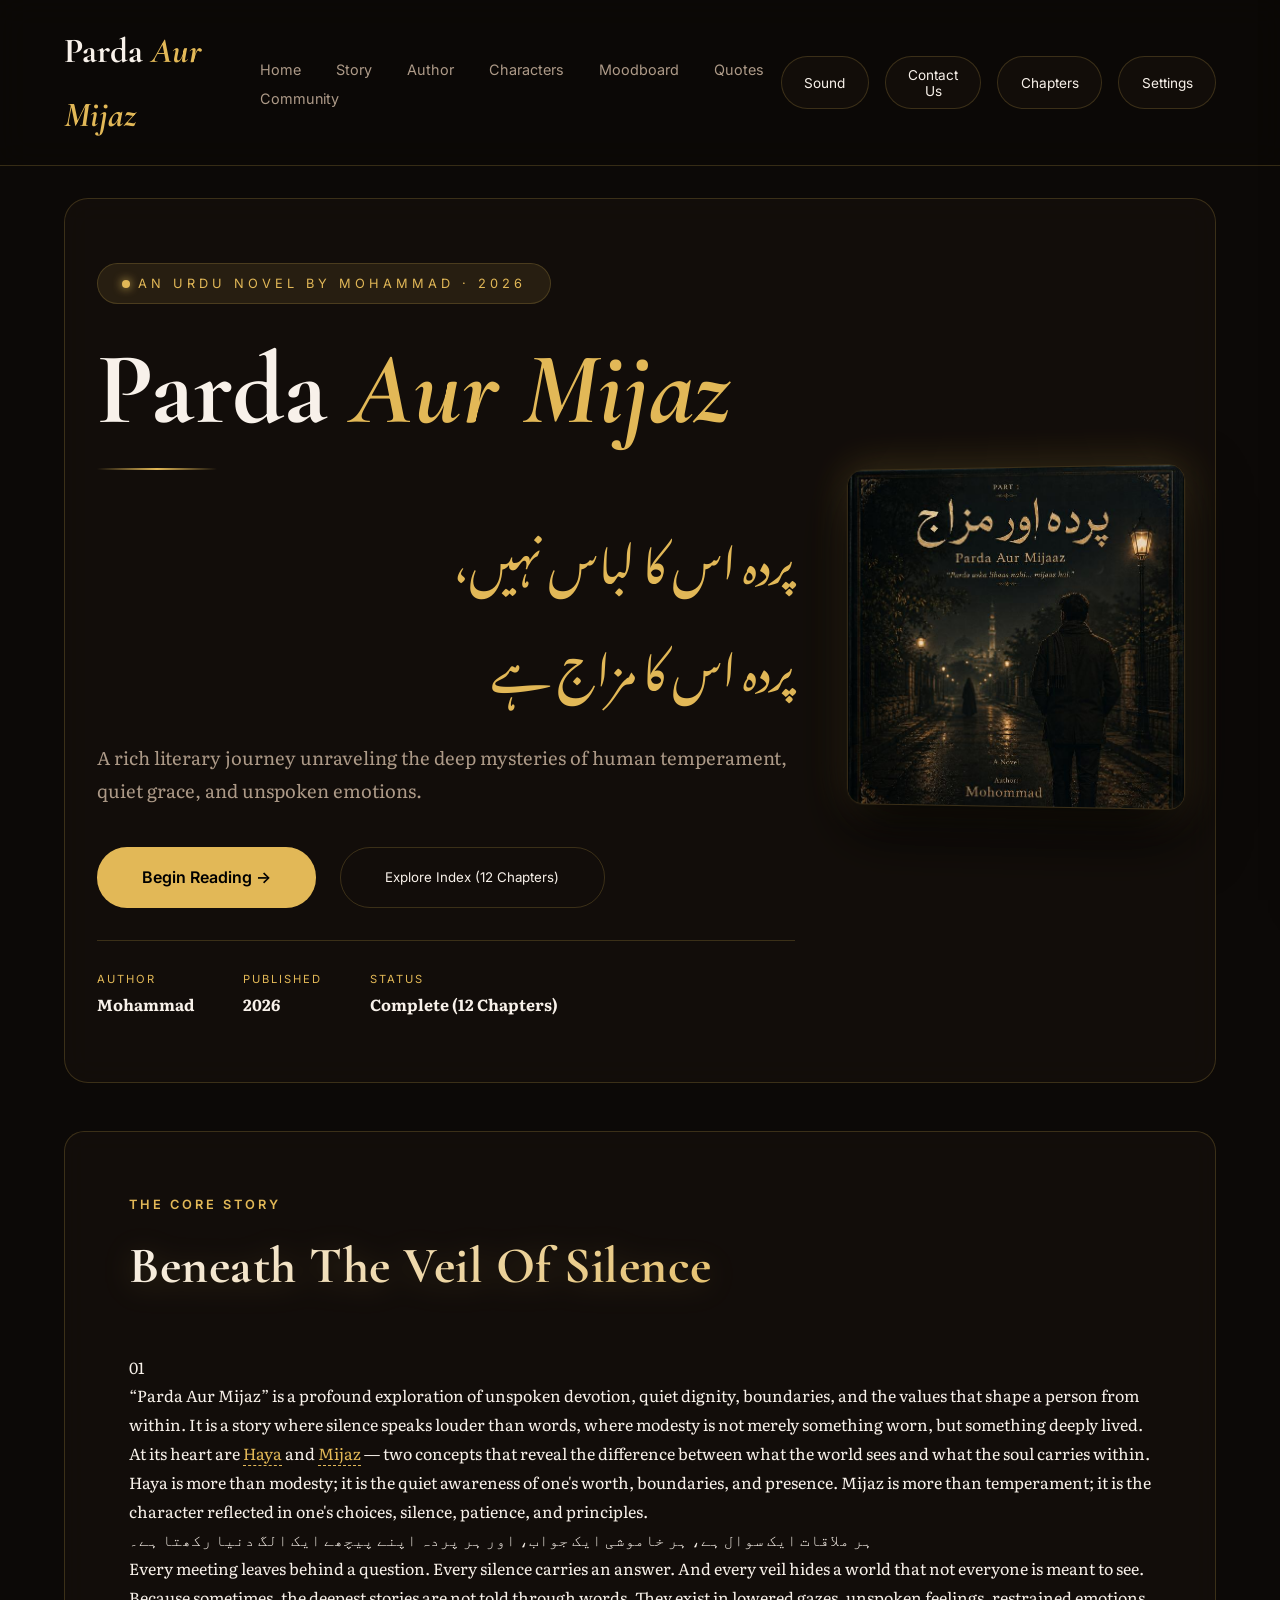
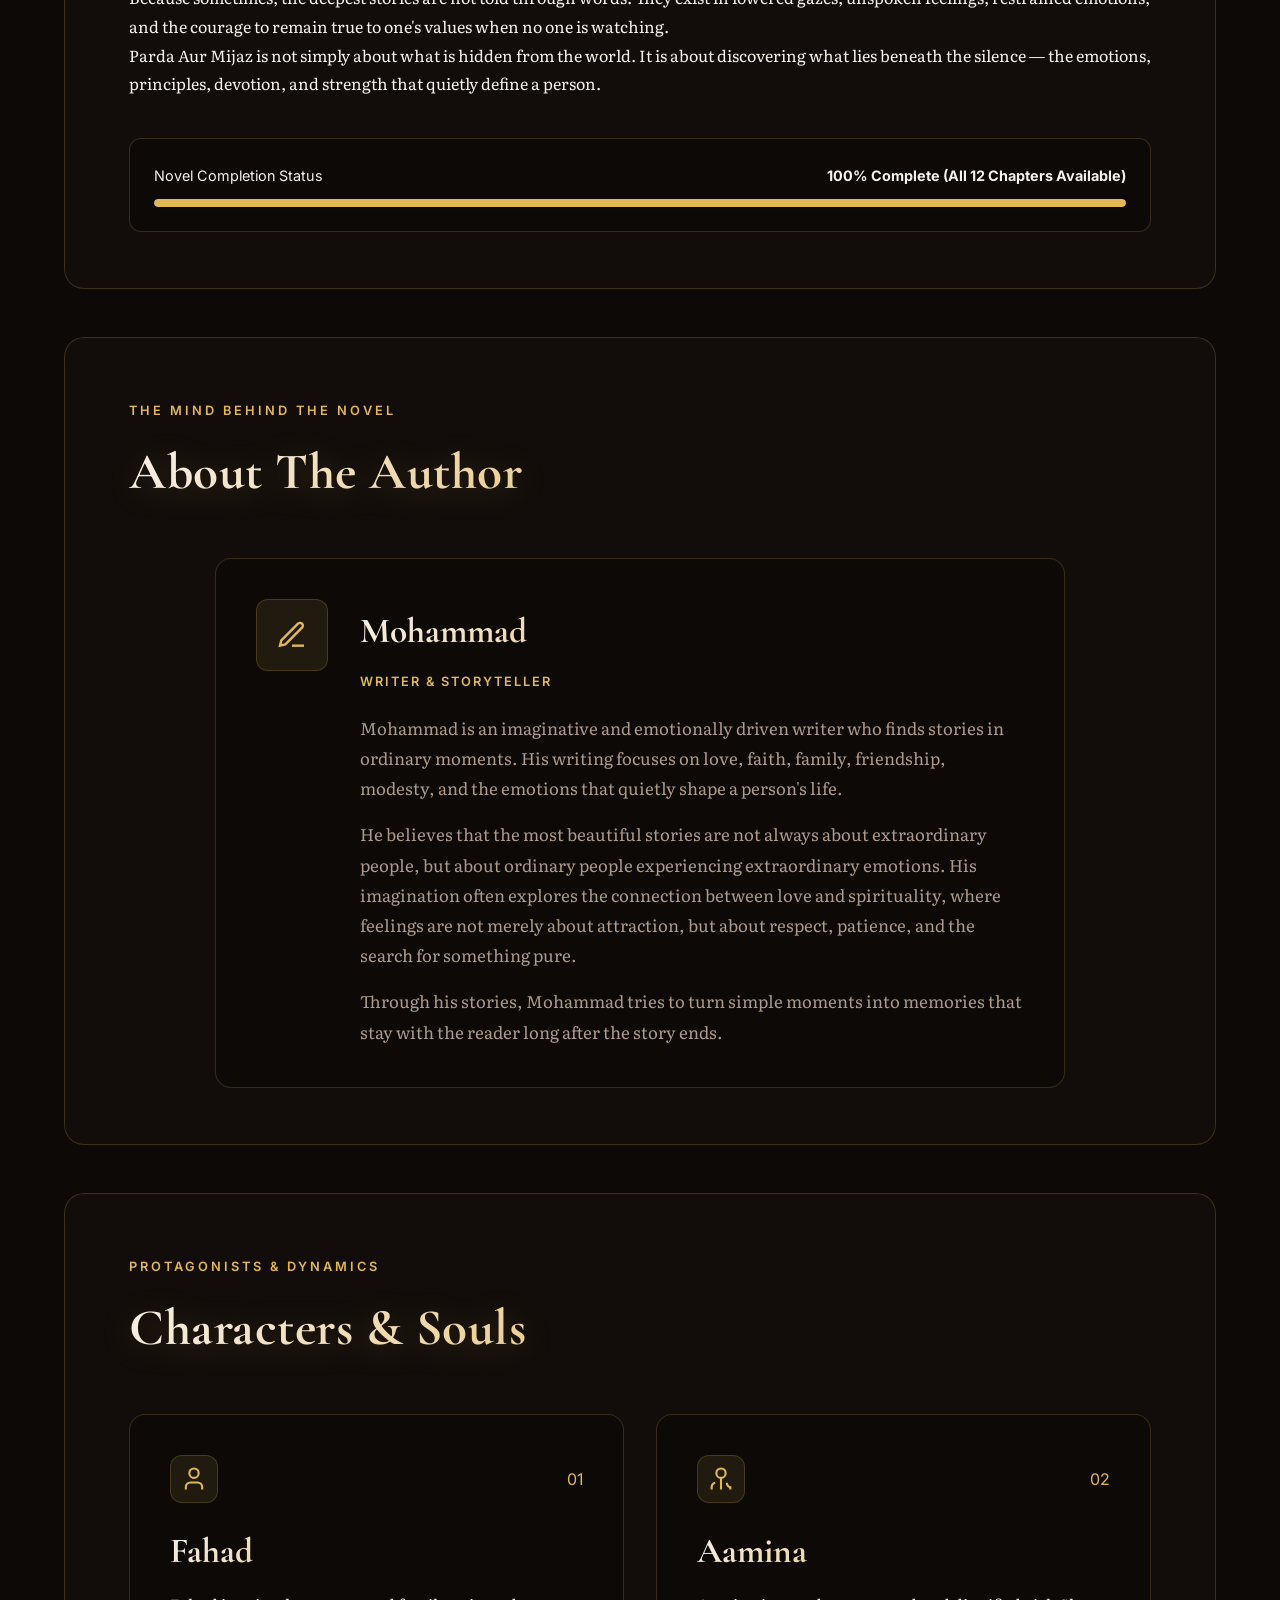
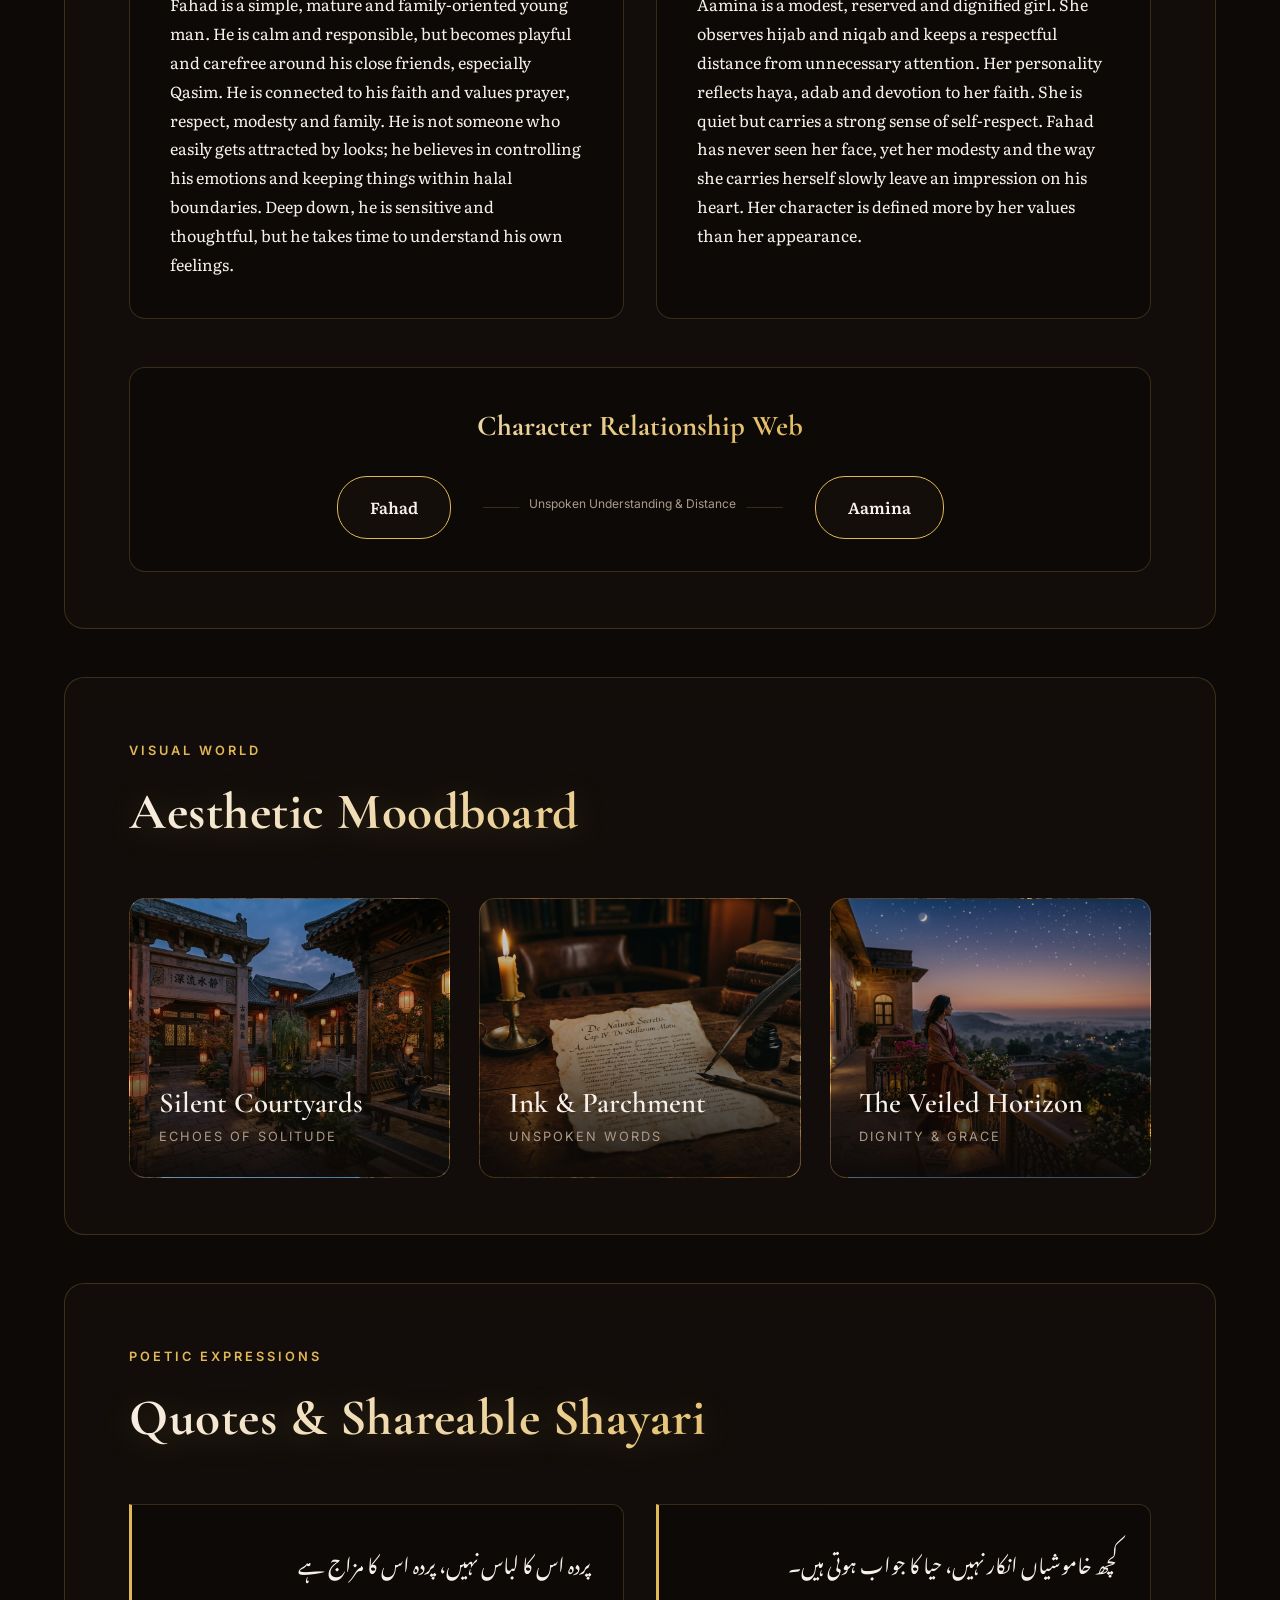
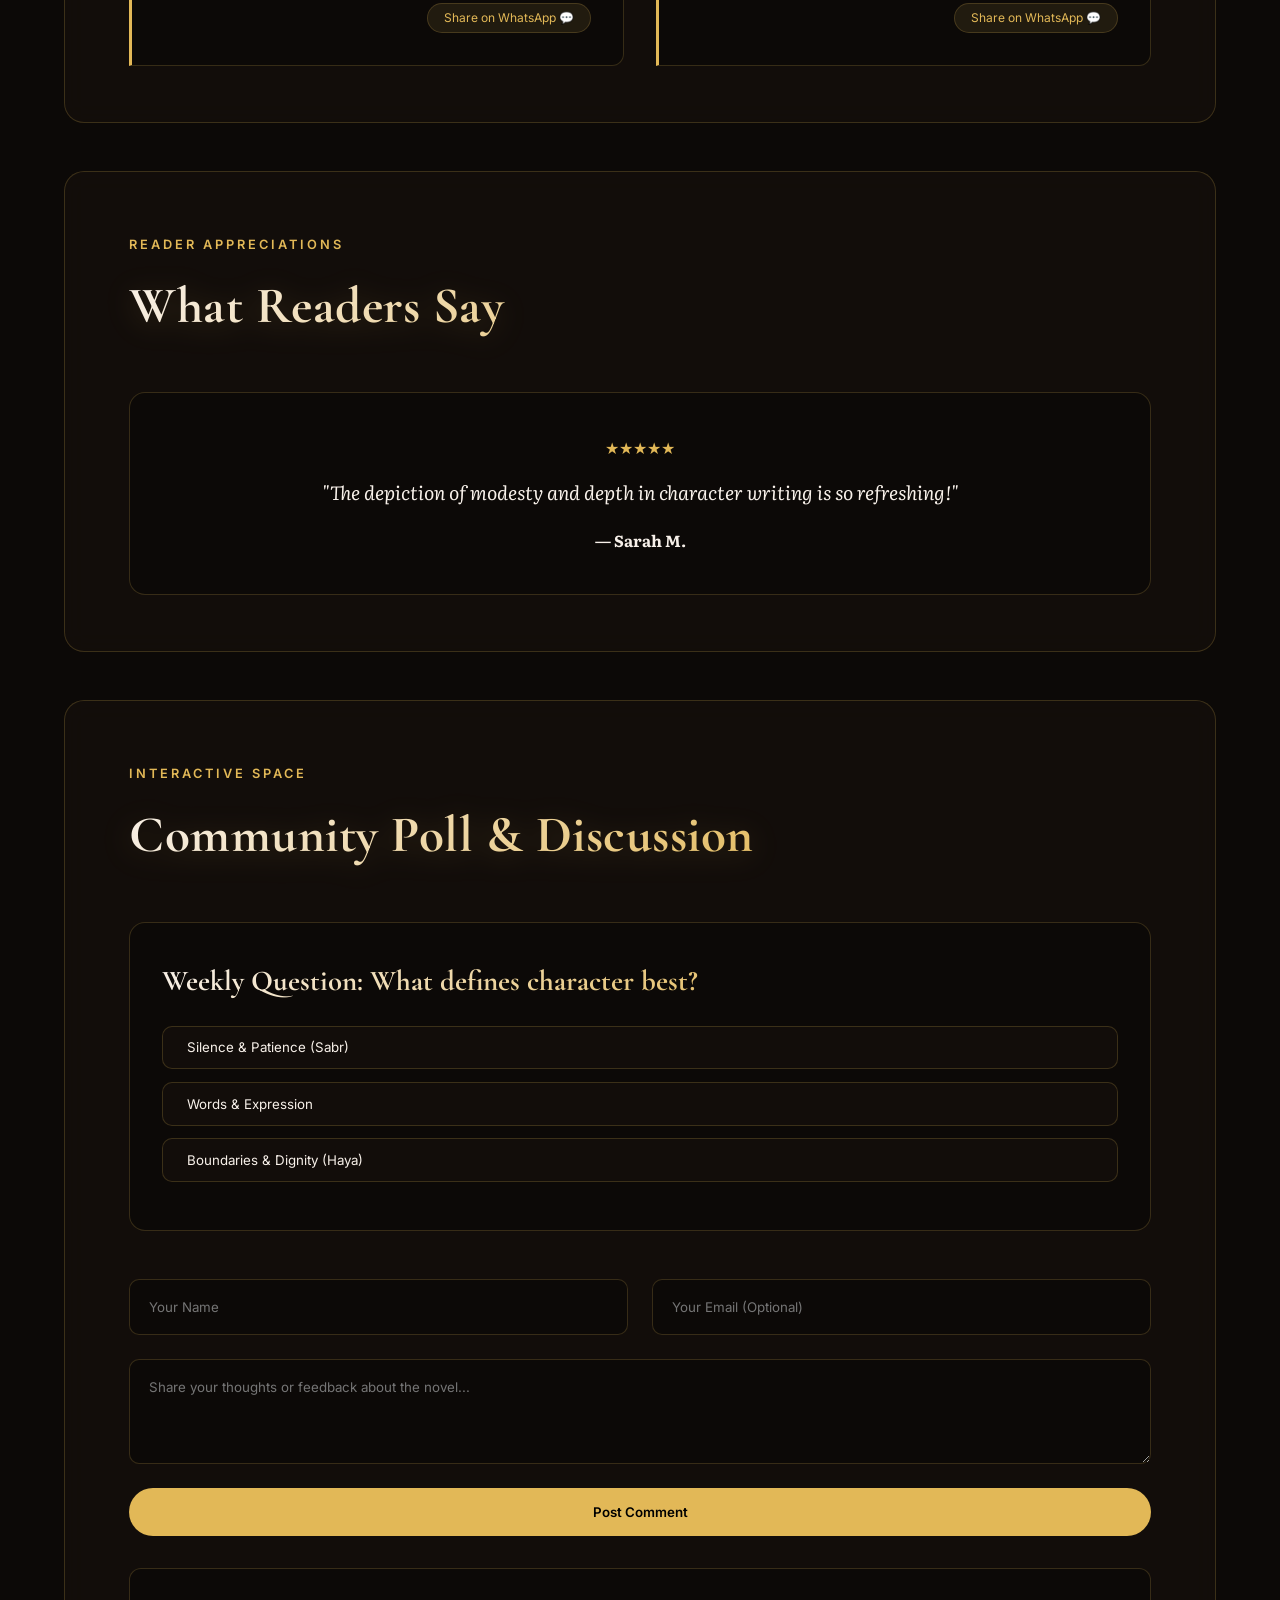
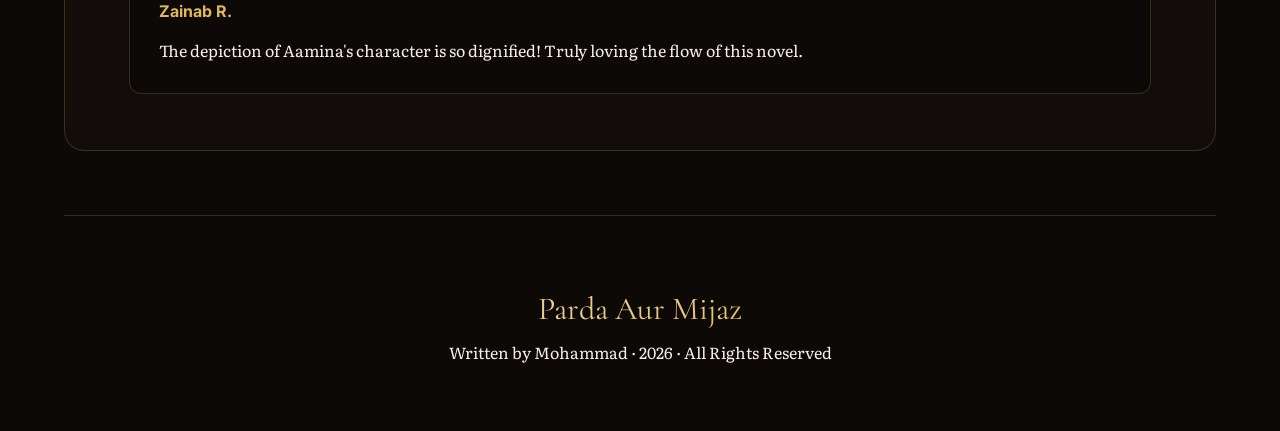
==== home.html @ 184aa9f4 "Fix settings panel z-index and cssText force display v5.0" ====
<!DOCTYPE html>
<html lang="en">

<head>
    <meta charset="UTF-8">
    <meta name="viewport" content="width=device-width, initial-scale=1.0">
    <title>Parda Aur Mijaz — Literary Experience</title>

    <!-- OpenGraph & Social Media Sharing Preview Cards -->
    <meta property="og:type" content="website">
    <meta property="og:title" content="Parda Aur Mijaz — Literary Experience">
    <meta property="og:description" content="A rich Urdu digital novel unraveling the deep mysteries of human temperament, quiet grace, and unspoken emotions. Written by Mohammad.">
    <meta property="og:image" content="https://parda-aur-mijaaz.netlify.app/cover.jpg">
    <meta name="twitter:card" content="summary_large_image">

    <link rel="preconnect" href="https://fonts.googleapis.com">
    <link rel="preconnect" href="https://fonts.gstatic.com" crossorigin>
    <link href="https://fonts.googleapis.com/css2?family=Cormorant+Garamond:ital,wght@0,400;0,600;0,700;1,400;1,600&family=Inter:wght@300;400;500;600&family=Literata:ital,opsz,wght@0,7..72,400;0,7..72,600&family=Noto+Nastaliq+Urdu:wght@400;700&display=swap" rel="stylesheet">

    <link rel="stylesheet" href="home.css">
    <script>
        (function() {
            var t = localStorage.getItem("selectedTheme") || localStorage.getItem("parda_theme") || "dark";
            var f = localStorage.getItem("selectedFont") || localStorage.getItem("parda_font") || "literata";
            var s = localStorage.getItem("selectedSize") || localStorage.getItem("parda_size") || "medium";
            document.documentElement.setAttribute("data-theme", t);
            document.documentElement.setAttribute("data-font", f);
            document.documentElement.setAttribute("data-size", s);
        })();
    </script>
</head>

<body>

<header class="site-header">
    <a href="home.html" class="logo">
        Parda <span>Aur Mijaz</span>
    </a>

    <nav class="nav-links">
        <a href="#home">Home</a>
        <a href="#about">Story</a>
        <a href="#author">Author</a>
        <a href="#characters">Characters</a>
        <a href="#gallery">Moodboard</a>
        <a href="#quotes">Quotes</a>
        <a href="#community">Community</a>
    </nav>

    <div class="header-actions">
        <button class="header-button audio-toggle-btn" onclick="toggleAmbient('calm', this)" title="Soft Calming Music">Sound</button>
        <button class="header-button" id="contactButton" onclick="openContact(event)">Contact Us</button>
        <button class="header-button" id="chaptersButton" onclick="openChapters(event)">Chapters</button>
        <button class="header-button settings-trigger" id="settingsButton" onclick="openSettings(event)">Settings</button>
    </div>
</header>

<main class="full-width-container">
    <!-- HERO SECTION WITH VISUAL NOVEL COVER & DYNAMIC RESUME BUTTON -->
    <section class="home-hero" id="home">
        <div class="hero-bg-glow"></div>
        <div class="hero-grid-container" style="display: grid; grid-template-columns: minmax(0, 1fr) 340px; gap: 3rem; align-items: center; width: 100%; max-width: 1200px; text-align: left; margin: 0 auto;">
            <div class="hero-content">
                <div class="hero-badge">
                    <span class="pulse-dot"></span> AN URDU NOVEL BY MOHAMMAD · 2026
                </div>

                <h1>Parda <em>Aur Mijaz</em></h1>

                <div class="hero-divider" style="margin: 0 0 2rem 0;"></div>

                <p class="hero-urdu" style="text-align: right; direction: rtl; margin-bottom: 1.5rem;">
                    پردہ اس کا لباس نہیں،<br>پردہ اس کا مزاج ہے
                </p>

                <p class="hero-description" style="margin: 0 0 2.5rem 0;">
                    A rich literary journey unraveling the deep mysteries of human temperament, quiet grace, and unspoken emotions.
                </p>

                <div class="hero-buttons" style="justify-content: flex-start; margin-bottom: 2rem;">
                    <a href="chapter1.html" class="primary-button" id="mainReadBtn">
                        Begin Reading <span class="arrow">→</span>
                    </a>
                    <button class="secondary-button" id="exploreIndexBtn" onclick="openChapters(event)">
                        Explore Index (12 Chapters)
                    </button>
                </div>

                <!-- Dynamic Last Read Resume Bar -->
                <div class="resume-reading-bar" id="resumeBar" style="display: none; margin-bottom: 2rem;">
                    <span>🔖 Continue from where you left:</span>
                    <a href="chapter1.html" id="resumeLink">Chapter 01 — Ek Khwaab</a>
                </div>

                <div class="hero-meta" style="justify-content: flex-start; gap: 3rem; margin: 0; padding-top: 1.8rem;">
                    <div class="meta-item">
                        <small>AUTHOR</small>
                        <strong>Mohammad</strong>
                    </div>
                    <div class="meta-item">
                        <small>PUBLISHED</small>
                        <strong>2026</strong>
                    </div>
                    <div class="meta-item">
                        <small>STATUS</small>
                        <strong>Complete (12 Chapters)</strong>
                    </div>
                </div>
            </div>

            <!-- 3D Visual Book Cover Showcase -->
            <div class="hero-visual-card">
                <img src="cover.jpg" alt="Parda Aur Mijaz Novel Cover" style="width: 100%; border-radius: 16px; border: 1px solid var(--border-color); box-shadow: 0 25px 60px rgba(0, 0, 0, 0.9), 0 0 40px var(--accent-glow); transform: perspective(1000px) rotateY(-6deg); transition: transform 0.5s ease;">
            </div>
        </div>
    </section>

    <!-- SYNOPSIS & PROGRESS TRACKER -->
    <section class="content-section" id="about">
        <div class="section-heading">
            <span>The Core Story</span>
            <h2>Beneath The Veil Of Silence</h2>
        </div>

        <div class="synopsis-grid">
            <div class="synopsis-badge">01</div>
            <div class="synopsis-text">
                <p>
                    “Parda Aur Mijaz” is a profound exploration of unspoken devotion, quiet dignity, boundaries, and the values that shape a person from within. It is a story where silence speaks louder than words, where modesty is not merely something worn, but something deeply lived.
                </p>
                <p>
                    At its heart are <span class="vocab-word" data-meaning="Modesty / Dignity (حیا)">Haya</span> and <span class="vocab-word" data-meaning="Temperament / Disposition (مزاج)">Mijaz</span> — two concepts that reveal the difference between what the world sees and what the soul carries within. Haya is more than modesty; it is the quiet awareness of one's worth, boundaries, and presence. Mijaz is more than temperament; it is the character reflected in one's choices, silence, patience, and principles.
                </p>
                <p class="urdu-quote-inline">
                    ہر ملاقات ایک سوال ہے، ہر خاموشی ایک جواب، اور ہر پردہ اپنے پیچھے ایک الگ دنیا رکھتا ہے۔
                </p>
                <p>
                    Every meeting leaves behind a question.
                    Every silence carries an answer.
                    And every veil hides a world that not everyone is meant to see.
                </p>
                <p>
                    Because sometimes, the deepest stories are not told through words. They exist in lowered gazes, unspoken feelings, restrained emotions, and the courage to remain true to one's values when no one is watching.
                </p>
                <p>
                    Parda Aur Mijaz is not simply about what is hidden from the world. It is about discovering what lies beneath the silence — the emotions, principles, devotion, and strength that quietly define a person.
                </p>
            </div>
        </div>

        <!-- Novel Progress Bar -->
        <div class="progress-box">
            <div class="progress-info">
                <span>Novel Completion Status</span>
                <strong>100% Complete (All 12 Chapters Available)</strong>
            </div>
            <div class="progress-bar-bg">
                <div class="progress-bar-fill" style="width: 100%;"></div>
            </div>
        </div>
    </section>

    <!-- ABOUT THE AUTHOR SECTION -->
    <section class="content-section" id="author">
        <div class="section-heading">
            <span>The Mind Behind The Novel</span>
            <h2>About The Author</h2>
        </div>

        <div class="author-card-wrapper">
            <div class="author-card">
                <div class="author-badge">
                    <svg xmlns="http://www.w3.org/2000/svg" width="32" height="32" viewBox="0 0 24 24" fill="none" stroke="currentColor" stroke-width="1.8">
                        <path d="M12 20h9"></path>
                        <path d="M16.5 3.5a2.121 2.121 0 0 1 3 3L7 19l-4 1 1-4L16.5 3.5z"></path>
                    </svg>
                </div>

                <div class="author-info">
                    <h3>Mohammad</h3>
                    <span class="author-tagline">Writer & Storyteller</span>

                    <div class="author-bio">
                        <p>
                            Mohammad is an imaginative and emotionally driven writer who finds stories in ordinary moments. His writing focuses on love, faith, family, friendship, modesty, and the emotions that quietly shape a person's life.
                        </p>
                        <p>
                            He believes that the most beautiful stories are not always about extraordinary people, but about ordinary people experiencing extraordinary emotions. His imagination often explores the connection between love and spirituality, where feelings are not merely about attraction, but about respect, patience, and the search for something pure.
                        </p>
                        <p>
                            Through his stories, Mohammad tries to turn simple moments into memories that stay with the reader long after the story ends.
                        </p>
                    </div>
                </div>
            </div>
        </div>
    </section>

    <!-- CHARACTERS & INTERACTIVE MAP -->
    <section class="content-section" id="characters">
        <div class="section-heading">
            <span>Protagonists & Dynamics</span>
            <h2>Characters & Souls</h2>
        </div>

        <div class="character-grid">
            <article class="character-card">
                <div class="character-card-header">
                    <div class="character-icon">
                        <svg xmlns="http://www.w3.org/2000/svg" width="28" height="28" viewBox="0 0 24 24" fill="none" stroke="currentColor" stroke-width="1.8"><path d="M19 21v-2a4 4 0 0 0-4-4H9a4 4 0 0 0-4 4v2"></path><circle cx="12" cy="7" r="4"></circle></svg>
                    </div>
                    <span class="character-number">01</span>
                </div>
                <h3>Fahad</h3>
                <p>Fahad is a simple, mature and family-oriented young man. He is calm and responsible, but becomes playful and carefree around his close friends, especially Qasim. He is connected to his faith and values prayer, respect, modesty and family. He is not someone who easily gets attracted by looks; he believes in controlling his emotions and keeping things within halal boundaries. Deep down, he is sensitive and thoughtful, but he takes time to understand his own feelings.</p>
            </article>

            <article class="character-card">
                <div class="character-card-header">
                    <div class="character-icon">
                        <svg xmlns="http://www.w3.org/2000/svg" width="28" height="28" viewBox="0 0 24 24" fill="none" stroke="currentColor" stroke-width="1.8"><path d="M20 21v-2a4 4 0 0 1-3-3.87"></path><path d="M4 21v-2a4 4 0 0 1 3-3.87"></path><circle cx="12" cy="7" r="4"></circle><path d="M12 11v10"></path></svg>
                    </div>
                    <span class="character-number">02</span>
                </div>
                <h3>Aamina</h3>
                <p>Aamina is a modest, reserved and dignified girl. She observes hijab and niqab and keeps a respectful distance from unnecessary attention. Her personality reflects haya, adab and devotion to her faith. She is quiet but carries a strong sense of self-respect. Fahad has never seen her face, yet her modesty and the way she carries herself slowly leave an impression on his heart. Her character is defined more by her values than her appearance.</p>
            </article>
        </div>

        <!-- Character Relationship Map -->
        <div class="rel-map-wrapper">
            <h3>Character Relationship Web</h3>
            <div class="rel-map">
                <div class="rel-node">Fahad</div>
                <div class="rel-line">
                    <span>Unspoken Understanding & Distance</span>
                </div>
                <div class="rel-node">Aamina</div>
            </div>
        </div>
    </section>

    <!-- MOODBOARD & VISUAL GALLERY -->
    <section class="content-section" id="gallery">
        <div class="section-heading">
            <span>Visual World</span>
            <h2>Aesthetic Moodboard</h2>
        </div>

        <div class="moodboard-grid">
            <div class="mood-card m-1">
                <div class="mood-card-content">
                    <span class="mood-title">Silent Courtyards</span>
                    <span class="mood-sub">Echoes of Solitude</span>
                </div>
            </div>
            <div class="mood-card m-2">
                <div class="mood-card-content">
                    <span class="mood-title">Ink & Parchment</span>
                    <span class="mood-sub">Unspoken Words</span>
                </div>
            </div>
            <div class="mood-card m-3">
                <div class="mood-card-content">
                    <span class="mood-title">The Veiled Horizon</span>
                    <span class="mood-sub">Dignity & Grace</span>
                </div>
            </div>
        </div>
    </section>

    <!-- QUOTES WITH ONE-CLICK SHARE -->
    <section class="content-section" id="quotes">
        <div class="section-heading">
            <span>Poetic Expressions</span>
            <h2>Quotes & Shareable Shayari</h2>
        </div>

        <div class="quotes-grid">
            <blockquote class="quote-card">
                <p>پردہ اس کا لباس نہیں، پردہ اس کا مزاج ہے</p>
                <button class="share-btn" onclick="shareQuote('پردہ اس کا لباس نہیں، پردہ اس کا مزاج ہے')">Share on WhatsApp 💬</button>
            </blockquote>
            <blockquote class="quote-card">
                <p>کچھ خاموشیاں انکار نہیں، حیا کا جواب ہوتی ہیں۔</p>
                <button class="share-btn" onclick="shareQuote('کچھ خاموشیاں انکار نہیں، حیا کا جواب ہوتی ہیں۔')">Share on WhatsApp 💬</button>
            </blockquote>
        </div>
    </section>

    <!-- READER REVIEWS CAROUSEL -->
    <section class="content-section">
        <div class="section-heading">
            <span>Reader Appreciations</span>
            <h2>What Readers Say</h2>
        </div>

        <div class="reviews-carousel">
            <div class="review-card active">
                <div class="stars">★★★★★</div>
                <p>"The depiction of modesty and depth in character writing is so refreshing!"</p>
                <strong>— Sarah M.</strong>
            </div>
            <div class="review-card">
                <div class="stars">★★★★★</div>
                <p>"The dialogue flow and Urdu vocabulary choice is top tier literature."</p>
                <strong>— Rayan K.</strong>
            </div>
        </div>
    </section>

    <!-- COMMUNITY POLL & DISCUSSION -->
    <section class="content-section" id="community">
        <div class="section-heading">
            <span>Interactive Space</span>
            <h2>Community Poll & Discussion</h2>
        </div>

        <!-- Reader Poll -->
        <div class="poll-wrapper">
            <h3>Weekly Question: What defines character best?</h3>
            <div class="poll-options">
                <button class="poll-btn" onclick="vote(this, 'Silence & Patience (Sabr)')">Silence & Patience (Sabr)</button>
                <button class="poll-btn" onclick="vote(this, 'Words & Expression')">Words & Expression</button>
                <button class="poll-btn" onclick="vote(this, 'Boundaries & Dignity (Haya)')">Boundaries & Dignity (Haya)</button>
            </div>
            <small id="pollResult" class="poll-result-text"></small>
        </div>

        <!-- Comment Box -->
        <div class="comment-box-wrapper" style="margin-top: 3rem;">
            <form id="commentForm" class="comment-form">
                <div class="form-row">
                    <input type="text" id="reviewerName" name="name" placeholder="Your Name" required>
                    <input type="email" id="reviewerEmail" name="email" placeholder="Your Email (Optional)">
                </div>
                <textarea id="reviewerMessage" name="message" rows="4" placeholder="Share your thoughts or feedback about the novel..." required></textarea>
                <button type="submit" class="primary-button submit-btn">Post Comment</button>
            </form>

            <div class="comments-list" id="commentsList">
                <div class="comment-item">
                    <div class="comment-header">
                        <strong>Zainab R.</strong>
                    </div>
                    <p>The depiction of Aamina's character is so dignified! Truly loving the flow of this novel.</p>
                </div>
            </div>
        </div>
    </section>

    <footer>
        <div class="footer-title">Parda Aur Mijaz</div>
        <p>Written by Mohammad · 2026 · All Rights Reserved</p>
    </footer>
</main>

<!-- CHAPTER DRAWER -->
<aside class="chapter-drawer" id="chapterDrawer">
    <div class="drawer-header">
        <h3>Chapters Index</h3>
        <button id="closeChapters" onclick="closeAllDrawers()">&times;</button>
    </div>
    <div class="drawer-content">
        <a href="chapter1.html" class="chapter-link">
            <span>01</span>
            <div><strong>Ek Khwaab</strong></div>
        </a>
        <a href="chapter2.html" class="chapter-link">
            <span>02</span>
            <div><strong>Dil Ki Tabdeeli</strong></div>
        </a>
        <a href="chapter3.html" class="chapter-link">
            <span>03</span>
            <div><strong>Khud Se Jung</strong></div>
        </a>
        <a href="chapter4.html" class="chapter-link">
            <span>04</span>
            <div><strong>Be-Khabar Lamhe</strong></div>
        </a>
        <a href="chapter5.html" class="chapter-link">
            <span>05</span>
            <div><strong>Khamosh Saturday</strong></div>
        </a>
        <a href="chapter6.html" class="chapter-link">
            <span>06</span>
            <div><strong>Ghar Ki Raah</strong></div>
        </a>
        <a href="chapter7.html" class="chapter-link">
            <span>07</span>
            <div><strong>Raat Ki Sair</strong></div>
        </a>
        <a href="chapter8.html" class="chapter-link">
            <span>08</span>
            <div><strong>Parde Ke Peeche</strong></div>
        </a>
        <a href="chapter9.html" class="chapter-link">
            <span>09</span>
            <div><strong>Ehsaas Ka Safar</strong></div>
        </a>
        <a href="chapter10.html" class="chapter-link">
            <span>10</span>
            <div><strong>Dil Ke Sawalon Ka Aagaz</strong></div>
        </a>
        <a href="chapter11.html" class="chapter-link">
            <span>11</span>
            <div><strong>Hadees Aur Mohobbat</strong></div>
        </a>
        <a href="chapter12.html" class="chapter-link">
            <span>12</span>
            <div><strong>Khamosh Fasla</strong></div>
        </a>
    </div>
</aside>

<!-- SETTINGS PANEL -->
<aside class="settings-panel" id="settingsPanel">
    <div class="settings-header">
        <h3>Reader Customizer</h3>
        <button id="closeSettings" onclick="closeAllDrawers()">×</button>
    </div>

    <div class="setting-group">
        <label>Theme Style</label>
        <div class="theme-grid">
            <button data-theme="default">Espresso Dark</button>
            <button data-theme="oled">OLED Black</button>
            <button data-theme="cream">Warm Cream</button>
            <button data-theme="midnight">Midnight Blue</button>
            <button data-theme="emerald">Rich Emerald</button>
        </div>
    </div>

    <div class="setting-group">
        <label>Typography</label>
        <button class="font-option" data-font="literata">Literata (Classic)</button>
        <button class="font-option" data-font="inter">Inter (Modern Sans)</button>
        <button class="font-option" data-font="nastaliq">Urdu Nastaliq Script</button>
    </div>

    <div class="setting-group">
        <label>Text Scaling</label>
        <div class="size-buttons">
            <button data-size="small">A−</button>
            <button data-size="medium">Default</button>
            <button data-size="large">A+</button>
        </div>
    </div>
</aside>

<!-- CONTACT MODAL -->
<div class="contact-modal" id="contactModal">
    <div class="modal-card">
        <div class="modal-header">
            <h3>Get In Touch</h3>
            <button id="closeContact" onclick="closeAllDrawers()">×</button>
        </div>
        <form id="contactForm">
            <input type="hidden" name="access_key" value="78b08615-65ca-4c89-a320-b21b236bba26">
            <input type="text" id="contactName" name="name" placeholder="Your Name" required>
            <input type="email" id="contactEmail" name="email" placeholder="Your Email" required>
            <textarea id="contactMessage" name="message" rows="4" placeholder="Your Message or Query..." required></textarea>
            <button type="submit" class="primary-button" style="width: 100%;">Send Message</button>
        </form>
    </div>
</div>

<div class="settings-overlay" id="settingsOverlay" onclick="closeAllDrawers()"></div>

<script src="home.js?v=5.0"></script>
</body>
</html>
---- home.css ----
@import url('https://fonts.googleapis.com/css2?family=Cormorant+Garamond:ital,wght@0,400;0,600;0,700;1,400;1,600&family=Inter:wght@300;400;500;600&family=Literata:ital,opsz,wght@0,7..72,400;0,7..72,600&family=Noto+Nastaliq+Urdu:wght@400;700&display=swap');

:root {
    --bg-main: #0c0907;
    --bg-header: rgba(12, 9, 7, 0.85);
    --bg-card: rgba(22, 16, 12, 0.7);
    --bg-card-hover: rgba(32, 23, 17, 0.85);
    --bg-drawer: #140e0a;
    --accent-gold: #e2b857;
    --accent-glow: rgba(226, 184, 87, 0.25);
    --text-primary: #f8f1ea;
    --text-muted: #ad9a88;
    --border-color: rgba(226, 184, 87, 0.2);
    --font-family: 'Literata', serif;
    --base-size: 16px;

    /* Theme-Adaptive Heading Gradient & Text Shadow Variables */
    --heading-gradient: linear-gradient(135deg, #f8f1ea 0%, #e2b857 70%, #b88e36 100%);
    --heading-shadow: 0 4px 15px rgba(226, 184, 87, 0.2);
}

body[data-theme="cream"] {
    --bg-main: #f8f4ee;
    --bg-header: rgba(248, 244, 238, 0.9);
    --bg-card: rgba(240, 232, 220, 0.8);
    --bg-drawer: #efe6d8;
    --accent-gold: #96701c;
    --accent-glow: rgba(150, 112, 28, 0.2);
    --text-primary: #2d241c;
    --text-muted: #6b5c4f;
    --border-color: rgba(150, 112, 28, 0.2);

    /* Dynamic High-Contrast Espresso/Bronze Metallic Gradient for Light Theme */
    --heading-gradient: linear-gradient(135deg, #2d241c 0%, #73500e 60%, #96701c 100%);
    --heading-shadow: 0 2px 10px rgba(150, 112, 28, 0.15);
}

body[data-theme="midnight"] {
    --bg-main: #070a12;
    --bg-header: rgba(7, 10, 18, 0.85);
    --bg-card: rgba(15, 22, 38, 0.7);
    --bg-drawer: #0e1524;
    --accent-gold: #719bce;
    --accent-glow: rgba(113, 155, 206, 0.25);
    --text-primary: #eaf0f8;
    --text-muted: #8393a8;
    --border-color: rgba(113, 155, 206, 0.2);

    /* Ice Silver & Sapphire Blue Metallic Gradient */
    --heading-gradient: linear-gradient(135deg, #ffffff 0%, #a2c4ec 50%, #719bce 100%);
    --heading-shadow: 0 4px 15px rgba(113, 155, 206, 0.25);
}

body[data-theme="emerald"] {
    --bg-main: #06110d;
    --bg-header: rgba(6, 17, 13, 0.85);
    --bg-card: rgba(12, 31, 24, 0.7);
    --bg-drawer: #0b2118;
    --accent-gold: #52b788;
    --accent-glow: rgba(82, 183, 136, 0.25);
    --text-primary: #e8f5f0;
    --text-muted: #81a896;
    --border-color: rgba(82, 183, 136, 0.2);

    /* Soft Mint & Emerald Jade Gradient */
    --heading-gradient: linear-gradient(135deg, #ffffff 0%, #8ee0be 50%, #52b788 100%);
    --heading-shadow: 0 4px 15px rgba(82, 183, 136, 0.25);
}

body[data-font="literata"] { --font-family: 'Literata', serif; }
body[data-font="inter"] { --font-family: 'Inter', sans-serif; }
body[data-font="nastaliq"] { --font-family: 'Noto Nastaliq Urdu', serif; }

body[data-size="small"] { --base-size: 14px; }
body[data-size="medium"] { --base-size: 16px; }
body[data-size="large"] { --base-size: 18px; }

html {
    scroll-behavior: smooth;
    background-color: var(--bg-main);
    color: var(--text-primary);
}

section[id] {
    scroll-margin-top: 90px;
}

* { margin: 0; padding: 0; box-sizing: border-box; }

body {
    background-color: var(--bg-main);
    color: var(--text-primary);
    font-family: var(--font-family);
    font-size: var(--base-size);
    line-height: 1.8;
    transition: background 0.4s ease, color 0.4s ease;
    overflow-x: hidden;
    width: 100%;
}

.full-width-container { width: 100%; padding: 2rem 4rem; }

/* FIXED HEADER WITH DYNAMIC THEME SUPPORT */
.site-header {
    display: flex; justify-content: space-between; align-items: center;
    padding: 1.2rem 4rem; width: 100%; background: var(--bg-header);
    backdrop-filter: blur(16px); border-bottom: 1px solid var(--border-color);
    position: sticky; top: 0; z-index: 100;
    transition: background 0.4s ease, border-color 0.4s ease;
}

.logo { font-family: 'Cormorant Garamond', serif; font-size: 2.2rem; font-weight: 700; color: var(--text-primary); text-decoration: none; }
.logo span { color: var(--accent-gold); font-style: italic; }
.nav-links a { color: var(--text-muted); text-decoration: none; margin: 0 1rem; font-family: 'Inter', sans-serif; font-size: 0.9rem; transition: color 0.3s ease; }
.nav-links a:hover { color: var(--accent-gold); }

.header-actions { display: flex; gap: 1rem; }
.header-button {
    background: var(--bg-card); border: 1px solid var(--border-color);
    color: var(--text-primary); padding: 0.6rem 1.4rem; cursor: pointer;
    border-radius: 30px; font-family: 'Inter', sans-serif; font-size: 0.85rem; transition: all 0.3s ease;
}
.header-button:hover { border-color: var(--accent-gold); color: var(--accent-gold); box-shadow: 0 0 15px var(--accent-glow); transform: translateY(-2px); }

/* HERO & RESUME BAR */
.home-hero {
    position: relative; width: 100%; min-height: 80vh; display: flex; align-items: center;
    justify-content: center; padding: 4rem 2rem; text-align: center; border-radius: 24px;
    background: var(--bg-card); border: 1px solid var(--border-color); backdrop-filter: blur(15px);
    transition: border-color 0.3s ease, box-shadow 0.3s ease;
}
.hero-badge {
    display: inline-flex; align-items: center; gap: 8px; font-family: 'Inter', sans-serif;
    font-size: 0.8rem; letter-spacing: 4px; color: var(--accent-gold); padding: 0.5rem 1.5rem;
    background: rgba(226, 184, 87, 0.1); border-radius: 30px; border: 1px solid var(--border-color); margin-bottom: 2rem;
}
.pulse-dot { width: 8px; height: 8px; background: var(--accent-gold); border-radius: 50%; box-shadow: 0 0 10px var(--accent-gold); }
.home-hero h1 { font-family: 'Cormorant Garamond', serif; font-size: clamp(3.8rem, 8vw, 6.5rem); line-height: 1.05; margin-bottom: 1.5rem; }
.home-hero h1 em { color: var(--accent-gold); font-style: italic; }
.hero-divider { width: 120px; height: 2px; background: linear-gradient(90deg, transparent, var(--accent-gold), transparent); margin: 0 auto 2.5rem auto; }
.hero-urdu { font-family: 'Noto Nastaliq Urdu', serif; font-size: clamp(1.8rem, 4vw, 2.8rem); color: var(--accent-gold); line-height: 2.4; margin-bottom: 2rem; }
.hero-description { color: var(--text-muted); max-width: 750px; margin: 0 auto 3rem auto; font-size: 1.15rem; }
.hero-buttons { display: flex; justify-content: center; gap: 1.5rem; margin-bottom: 2rem; }

.primary-button {
    background: var(--accent-gold); color: #000; padding: 1rem 2.8rem; text-decoration: none;
    font-family: 'Inter', sans-serif; font-weight: 600; border-radius: 30px; border: none; cursor: pointer; transition: all 0.3s ease;
}
.primary-button:hover { transform: translateY(-3px); box-shadow: 0 8px 20px var(--accent-glow); }
.secondary-button {
    background: transparent; border: 1px solid var(--border-color); color: var(--text-primary);
    padding: 1rem 2.8rem; cursor: pointer; border-radius: 30px; font-family: 'Inter', sans-serif; transition: all 0.3s ease;
}
.secondary-button:hover { border-color: var(--accent-gold); color: var(--accent-gold); transform: translateY(-3px); }

.resume-reading-bar {
    background: rgba(226, 184, 87, 0.15); border: 1px solid var(--accent-gold);
    padding: 0.8rem 1.5rem; border-radius: 30px; display: inline-flex; gap: 10px; margin-bottom: 2.5rem; font-family: 'Inter', sans-serif; font-size: 0.9rem;
}
.resume-reading-bar a { color: var(--accent-gold); font-weight: 600; text-decoration: underline; }

.hero-meta { display: flex; justify-content: center; gap: 5rem; border-top: 1px solid var(--border-color); padding-top: 2.5rem; width: 100%; max-width: 800px; margin: 0 auto; }
.meta-item small { display: block; font-family: 'Inter', sans-serif; font-size: 0.7rem; letter-spacing: 2px; color: var(--accent-gold); }

/* SECTIONS & COMPONENTS */
.content-section { width: 100%; margin-top: 3rem; padding: 3.5rem 4rem; background: var(--bg-card); border: 1px solid var(--border-color); border-radius: 20px; backdrop-filter: blur(12px); }

/* ENHANCED THEME-RESPONSIVE SECTION HEADINGS */
.section-heading { margin-bottom: 2.5rem; }
.section-heading span { font-family: 'Inter', sans-serif; font-size: 0.8rem; letter-spacing: 3px; color: var(--accent-gold); text-transform: uppercase; font-weight: 600; }
.section-heading h2 { 
    font-family: 'Cormorant Garamond', serif; 
    font-size: clamp(2.4rem, 4vw, 3.2rem); 
    font-weight: 700;
    letter-spacing: 0.5px;
    background: var(--heading-gradient);
    -webkit-background-clip: text;
    -webkit-text-fill-color: transparent;
    filter: drop-shadow(var(--heading-shadow));
    margin-top: 0.2rem;
}

/* Interactive Vocab Switcher */
.vocab-word { border-bottom: 1px dashed var(--accent-gold); color: var(--accent-gold); cursor: pointer; position: relative; }
.vocab-word:hover::after {
    content: attr(data-meaning); position: absolute; bottom: 125%; left: 50%; transform: translateX(-50%);
    background: var(--bg-drawer); color: var(--text-primary); border: 1px solid var(--accent-gold); padding: 0.4rem 0.8rem;
    border-radius: 8px; font-size: 0.8rem; white-space: nowrap; z-index: 10; font-family: 'Inter', sans-serif;
}

/* Progress Bar */
.progress-box { margin-top: 2.5rem; background: var(--bg-main); padding: 1.5rem; border-radius: 12px; border: 1px solid var(--border-color); }
.progress-info { display: flex; justify-content: space-between; margin-bottom: 0.6rem; font-family: 'Inter', sans-serif; font-size: 0.9rem; }
.progress-bar-bg { width: 100%; height: 8px; background: rgba(255,255,255,0.1); border-radius: 10px; overflow: hidden; }
.progress-bar-fill { height: 100%; background: var(--accent-gold); border-radius: 10px; }

/* ABOUT THE AUTHOR SECTION */
.author-card-wrapper {
    display: flex;
    justify-content: center;
    margin-top: 1rem;
}

.author-card {
    position: relative;
    background: var(--bg-main);
    border: 1px solid var(--border-color);
    border-radius: 16px;
    padding: 2.5rem;
    max-width: 850px;
    width: 100%;
    display: flex;
    gap: 2rem;
    align-items: flex-start;
    transition: transform 0.3s ease, border-color 0.3s ease, box-shadow 0.3s ease;
}

.author-card:hover {
    transform: translateY(-4px);
    border-color: var(--accent-gold);
    box-shadow: 0 10px 30px var(--accent-glow);
}

.author-badge {
    background: rgba(226, 184, 87, 0.1);
    color: var(--accent-gold);
    padding: 1.2rem;
    border-radius: 12px;
    border: 1px solid var(--border-color);
    display: flex;
    align-items: center;
    justify-content: center;
    flex-shrink: 0;
}

.author-info h3 {
    font-family: 'Cormorant Garamond', serif;
    font-size: 2.2rem;
    font-weight: 700;
    margin: 0 0 0.2rem 0;
    background: var(--heading-gradient);
    -webkit-background-clip: text;
    -webkit-text-fill-color: transparent;
}

.author-tagline {
    display: inline-block;
    font-family: 'Inter', sans-serif;
    font-size: 0.8rem;
    text-transform: uppercase;
    letter-spacing: 2px;
    color: var(--accent-gold);
    font-weight: 600;
    margin-bottom: 1.2rem;
}

.author-bio p {
    font-size: 1.05rem;
    line-height: 1.8;
    color: var(--text-muted);
    margin-bottom: 1rem;
}

.author-bio p:last-child {
    margin-bottom: 0;
}

/* CHARACTER GRID WITH HOVER EFFECT */
.character-grid { display: grid; grid-template-columns: repeat(auto-fit, minmax(350px, 1fr)); gap: 2rem; }
.character-card { 
    background: var(--bg-main); 
    border: 1px solid var(--border-color); 
    padding: 2.5rem; 
    border-radius: 16px; 
    transition: transform 0.3s ease, border-color 0.3s ease, box-shadow 0.3s ease;
}
.character-card:hover {
    transform: translateY(-4px);
    border-color: var(--accent-gold);
    box-shadow: 0 10px 30px var(--accent-glow);
}

.character-card-header { display: flex; justify-content: space-between; align-items: center; margin-bottom: 1rem; }
.character-icon { width: 48px; height: 48px; border-radius: 12px; background: rgba(226, 184, 87, 0.1); border: 1px solid var(--border-color); display: flex; align-items: center; justify-content: center; color: var(--accent-gold); }
.character-number { color: var(--accent-gold); font-family: 'Inter', sans-serif; }
.character-card h3 { 
    font-family: 'Cormorant Garamond', serif; 
    font-size: 2.2rem; 
    margin: 0.5rem 0; 
    background: var(--heading-gradient);
    -webkit-background-clip: text;
    -webkit-text-fill-color: transparent;
}

.rel-map-wrapper { margin-top: 3rem; background: var(--bg-main); padding: 2rem; border-radius: 16px; border: 1px solid var(--border-color); text-align: center; }
.rel-map-wrapper h3 { 
    font-family: 'Cormorant Garamond', serif; 
    font-size: 1.8rem; 
    margin-bottom: 1.5rem; 
    background: var(--heading-gradient);
    -webkit-background-clip: text;
    -webkit-text-fill-color: transparent;
}
.rel-map { display: flex; align-items: center; justify-content: center; gap: 2rem; }
.rel-node { background: var(--bg-card); border: 1px solid var(--accent-gold); padding: 1rem 2rem; border-radius: 30px; font-weight: 600; }
.rel-line { flex-grow: 1; height: 1px; background: var(--border-color); position: relative; max-width: 300px; }
.rel-line span { position: absolute; top: -14px; left: 50%; transform: translateX(-50%); background: var(--bg-main); padding: 0 10px; font-size: 0.75rem; color: var(--text-muted); font-family: 'Inter', sans-serif; white-space: nowrap; }

/* VISUAL MOODBOARD WITH HOVER EFFECT */
.moodboard-grid { display: grid; grid-template-columns: repeat(auto-fit, minmax(280px, 1fr)); gap: 1.8rem; }
.mood-card { 
    height: 280px; 
    border-radius: 16px; 
    border: 1px solid var(--border-color); 
    display: flex; 
    flex-direction: column;
    justify-content: flex-end; 
    padding: 1.8rem; 
    font-family: 'Cormorant Garamond', serif; 
    background-size: cover; 
    background-position: center; 
    transition: transform 0.4s cubic-bezier(0.165, 0.84, 0.44, 1), border-color 0.4s ease, box-shadow 0.4s ease;
    position: relative;
    overflow: hidden;
    cursor: pointer;
}
.mood-card::before {
    content: '';
    position: absolute;
    inset: 0;
    background: linear-gradient(to top, rgba(12, 9, 7, 0.92) 0%, rgba(12, 9, 7, 0.4) 50%, rgba(12, 9, 7, 0.15) 100%);
    transition: opacity 0.4s ease;
    z-index: 1;
}
.mood-card:hover {
    transform: translateY(-6px) scale(1.02);
    border-color: var(--accent-gold);
    box-shadow: 0 14px 40px var(--accent-glow);
}
.mood-card:hover::before {
    background: linear-gradient(to top, rgba(12, 9, 7, 0.98) 0%, rgba(12, 9, 7, 0.25) 60%, transparent 100%);
}
.mood-card-content {
    position: relative;
    z-index: 2;
}
.mood-card span.mood-title {
    display: block;
    font-size: 1.8rem;
    font-weight: 600;
    color: var(--text-primary);
    line-height: 1.2;
    margin-bottom: 0.3rem;
    transition: color 0.3s ease;
}
.mood-card:hover span.mood-title {
    color: var(--accent-gold);
}
.mood-card span.mood-sub {
    display: block;
    font-family: 'Inter', sans-serif;
    font-size: 0.8rem;
    letter-spacing: 2px;
    color: var(--text-muted);
    text-transform: uppercase;
}

.m-1 { background-image: url('courtyard.jpg'); }
.m-2 { background-image: url('parchment.jpg'); }
.m-3 { background-image: url('horizon.jpg'); }

/* QUOTES & SHARE BUTTON WITH HOVER EFFECT */
.quotes-grid { display: grid; grid-template-columns: repeat(auto-fit, minmax(320px, 1fr)); gap: 2rem; }
.quote-card { 
    background: var(--bg-main); 
    border-left: 3px solid var(--accent-gold); 
    border-top: 1px solid var(--border-color);
    border-right: 1px solid var(--border-color);
    border-bottom: 1px solid var(--border-color);
    padding: 2rem; 
    font-family: 'Noto Nastaliq Urdu', serif; 
    font-size: 1.25rem; 
    line-height: 2.4; 
    direction: rtl; 
    border-radius: 0 12px 12px 0; 
    transition: transform 0.3s ease, border-color 0.3s ease, box-shadow 0.3s ease;
}
.quote-card:hover {
    transform: translateY(-4px);
    border-color: var(--accent-gold);
    box-shadow: 0 10px 30px var(--accent-glow);
}

.share-btn { margin-top: 1rem; background: rgba(226, 184, 87, 0.1); border: 1px solid var(--border-color); color: var(--accent-gold); padding: 0.4rem 1rem; border-radius: 20px; cursor: pointer; font-family: 'Inter', sans-serif; font-size: 0.75rem; direction: ltr; transition: all 0.2s ease; }
.share-btn:hover { background: var(--accent-gold); color: #000; }

/* REVIEWS CAROUSEL WITH HOVER EFFECT */
.reviews-carousel { 
    background: var(--bg-main); 
    border: 1px solid var(--border-color); 
    padding: 2.5rem; 
    border-radius: 16px; 
    text-align: center; 
    transition: transform 0.3s ease, border-color 0.3s ease, box-shadow 0.3s ease;
}
.reviews-carousel:hover {
    transform: translateY(-4px);
    border-color: var(--accent-gold);
    box-shadow: 0 10px 30px var(--accent-glow);
}

.review-card { display: none; }
.review-card.active { display: block; }
.stars { color: var(--accent-gold); margin-bottom: 0.8rem; }
.review-card p { font-size: 1.2rem; font-style: italic; margin-bottom: 1rem; }

/* POLLS WITH HOVER EFFECT */
.poll-wrapper { 
    background: var(--bg-main); 
    border: 1px solid var(--border-color); 
    padding: 2rem; 
    border-radius: 16px; 
    transition: transform 0.3s ease, border-color 0.3s ease, box-shadow 0.3s ease;
}
.poll-wrapper:hover {
    transform: translateY(-4px);
    border-color: var(--accent-gold);
    box-shadow: 0 10px 30px var(--accent-glow);
}

.poll-wrapper h3 { 
    font-family: 'Cormorant Garamond', serif; 
    font-size: 1.8rem; 
    margin-bottom: 1.2rem; 
    background: var(--heading-gradient);
    -webkit-background-clip: text;
    -webkit-text-fill-color: transparent;
}
.poll-options { display: flex; flex-direction: column; gap: 0.8rem; }
.poll-btn { background: var(--bg-card); border: 1px solid var(--border-color); color: var(--text-primary); padding: 0.8rem 1.5rem; text-align: left; border-radius: 10px; cursor: pointer; font-family: 'Inter', sans-serif; transition: all 0.3s; }
.poll-btn:hover { border-color: var(--accent-gold); background: rgba(226, 184, 87, 0.1); }
.poll-result-text { display: block; margin-top: 1rem; color: var(--accent-gold); font-family: 'Inter', sans-serif; }

/* COMMENTS SYSTEM */
.comment-form { display: flex; flex-direction: column; gap: 1.5rem; }
.form-row { display: grid; grid-template-columns: 1fr 1fr; gap: 1.5rem; }
.comment-form input, .comment-form textarea, .contact-modal input, .contact-modal textarea { background: var(--bg-main); border: 1px solid var(--border-color); color: var(--text-primary); padding: 1.2rem; border-radius: 10px; font-family: 'Inter', sans-serif; outline: none; }
.comments-list { display: flex; flex-direction: column; gap: 1.5rem; margin-top: 2rem; }
.comment-item { 
    background: var(--bg-main); 
    border: 1px solid var(--border-color); 
    padding: 1.8rem; 
    border-radius: 12px; 
    transition: transform 0.3s ease, border-color 0.3s ease, box-shadow 0.3s ease;
}
.comment-item:hover {
    transform: translateY(-4px);
    border-color: var(--accent-gold);
    box-shadow: 0 10px 30px var(--accent-glow);
}

.comment-header { display: flex; justify-content: space-between; margin-bottom: 0.6rem; color: var(--accent-gold); font-family: 'Inter', sans-serif; }

/* USER HIGHLIGHTER STYLING */
mark.user-highlight {
    background: rgba(226, 184, 87, 0.38) !important;
    color: inherit !important;
    border-bottom: 2px solid var(--accent-gold) !important;
    padding: 2px 5px;
    border-radius: 4px;
    cursor: pointer;
    transition: all 0.25s ease;
    box-shadow: 0 0 10px rgba(226, 184, 87, 0.2);
}

mark.user-highlight:hover {
    background: rgba(226, 184, 87, 0.65) !important;
    box-shadow: 0 0 15px rgba(226, 184, 87, 0.4);
}

/* PASSWORD LOCK MODAL STYLING */
.novel-lock-modal {
    position: fixed;
    inset: 0;
    background: rgba(12, 9, 7, 0.94);
    backdrop-filter: blur(16px);
    display: flex;
    align-items: center;
    justify-content: center;
    z-index: 100000;
    opacity: 0;
    visibility: hidden;
    transition: opacity 0.35s ease, visibility 0.35s ease;
}

.novel-lock-modal.active {
    opacity: 1;
    visibility: visible;
}

.novel-lock-card {
    background: var(--bg-card);
    border: 2px solid var(--accent-gold);
    border-radius: 20px;
    padding: 2.5rem 2rem;
    width: 90%;
    max-width: 440px;
    text-align: center;
    box-shadow: 0 20px 50px rgba(0, 0, 0, 0.8), 0 0 30px var(--accent-glow);
    animation: lockCardPop 0.4s cubic-bezier(0.175, 0.885, 0.32, 1.275);
}

@keyframes lockCardPop {
    from { transform: scale(0.85) translateY(20px); opacity: 0; }
    to { transform: scale(1) translateY(0); opacity: 1; }
}

.novel-lock-icon {
    font-size: 3rem;
    margin-bottom: 0.8rem;
    display: inline-block;
    animation: pulseLock 2s infinite ease-in-out;
}

@keyframes pulseLock {
    0%, 100% { transform: scale(1); }
    50% { transform: scale(1.1); color: var(--accent-gold); }
}

.novel-lock-title {
    font-family: 'Cormorant Garamond', serif;
    font-size: 1.8rem;
    color: var(--accent-gold);
    margin-bottom: 0.4rem;
}

.novel-lock-desc {
    font-family: 'Inter', sans-serif;
    font-size: 0.88rem;
    color: var(--text-muted);
    margin-bottom: 1.5rem;
    line-height: 1.5;
}

.novel-lock-form {
    display: flex;
    flex-direction: column;
    gap: 1rem;
}

.novel-lock-input {
    width: 100%;
    padding: 0.9rem 1.2rem;
    border-radius: 12px;
    border: 1px solid var(--border-color);
    background: var(--bg-main);
    color: var(--text-primary);
    font-family: 'Inter', sans-serif;
    font-size: 0.95rem;
    text-align: center;
    letter-spacing: 2px;
    outline: none;
    transition: border-color 0.3s ease;
}

.novel-lock-input:focus {
    border-color: var(--accent-gold);
    box-shadow: 0 0 15px var(--accent-glow);
}

.novel-lock-btn {
    width: 100%;
    padding: 0.9rem;
    border-radius: 12px;
    border: none;
    background: var(--accent-gold);
    color: #000000;
    font-family: 'Inter', sans-serif;
    font-weight: bold;
    font-size: 0.95rem;
    cursor: pointer;
    transition: all 0.3s ease;
}

.novel-lock-btn:hover {
    transform: translateY(-2px);
    box-shadow: 0 8px 20px var(--accent-glow);
}

.novel-lock-error {
    color: #ff6b6b;
    font-size: 0.82rem;
    font-family: 'Inter', sans-serif;
    margin-top: 0.8rem;
    display: none;
}

/* DRAWERS & MODALS */
.contact-modal { position: fixed; inset: 0; background: rgba(0,0,0,0.85); display: flex; align-items: center; justify-content: center; z-index: 2000; opacity: 0; pointer-events: none; transition: opacity 0.3s; }
.contact-modal.active { opacity: 1; pointer-events: all; }
.modal-card { background: var(--bg-drawer); border: 1px solid var(--border-color); padding: 3rem; border-radius: 20px; width: 90%; max-width: 500px; }
.modal-header { display: flex; justify-content: space-between; align-items: center; margin-bottom: 2rem; }
.modal-header button { background: none; border: none; color: var(--text-primary); font-size: 2rem; cursor: pointer; }

/* CHAPTER DRAWER & SETTINGS */
.chapter-drawer { 
    position: fixed; top: 0; left: -420px; width: 380px; height: 100vh; 
    background: var(--bg-drawer); border-right: 1px solid var(--border-color); 
    z-index: 1500; padding: 3rem 2rem; transition: left 0.4s ease;
    display: flex; flex-direction: column;
}
.chapter-drawer.active { left: 0; }

.drawer-content {
    flex: 1;
    overflow-y: auto;
    padding-right: 0.5rem;
    margin-bottom: 1rem;
}

.drawer-content::-webkit-scrollbar { width: 6px; }
.drawer-content::-webkit-scrollbar-thumb { background: var(--border-color); border-radius: 4px; }
.drawer-content::-webkit-scrollbar-thumb:hover { background: var(--accent-gold); }

.settings-panel { 
    position: fixed; top: 0; right: -420px; width: 380px; height: 100vh; 
    background: var(--bg-drawer); border-left: 1px solid var(--border-color); 
    z-index: 999999 !important; padding: 3rem 2rem; transition: right 0.4s ease; overflow-y: auto;
    box-shadow: -10px 0 35px rgba(0,0,0,0.85);
}
.settings-panel.active { right: 0 !important; opacity: 1 !important; visibility: visible !important; display: block !important; }

.settings-overlay { position: fixed; inset: 0; background: rgba(0, 0, 0, 0.75); z-index: 999998 !important; opacity: 0; pointer-events: none; transition: opacity 0.3s ease; }
.settings-overlay.active { opacity: 1 !important; pointer-events: all !important; }

.drawer-header, .settings-header { display: flex; justify-content: space-between; align-items: center; margin-bottom: 2rem; border-bottom: 1px solid var(--border-color); padding-bottom: 1rem; }
.drawer-header button, .settings-header button { background: none; border: none; color: var(--text-primary); font-size: 2rem; cursor: pointer; }

.chapter-link { display: flex; gap: 1.2rem; padding: 1.2rem 0; color: var(--text-primary); text-decoration: none; border-bottom: 1px solid var(--border-color); transition: all 0.2s ease; }
.chapter-link:hover { padding-left: 0.5rem; color: var(--accent-gold); }
.chapter-link span { color: var(--accent-gold); font-weight: bold; }

.setting-group { margin-bottom: 2rem; }
.setting-group label { display: block; margin-bottom: 0.8rem; color: var(--accent-gold); font-family: 'Inter', sans-serif; font-size: 0.85rem; }
.theme-grid, .size-buttons { display: grid; grid-template-columns: 1fr 1fr; gap: 0.6rem; }
.theme-grid button, .font-option, .size-buttons button { background: var(--bg-main); border: 1px solid var(--border-color); color: var(--text-primary); padding: 0.8rem; cursor: pointer; width: 100%; margin-bottom: 0.4rem; border-radius: 8px; font-family: 'Inter', sans-serif; transition: all 0.2s ease; }
.theme-grid button:hover, .font-option:hover, .size-buttons button:hover { border-color: var(--accent-gold); }

footer { text-align: center; padding: 4rem 0 2rem 0; border-top: 1px solid var(--border-color); margin-top: 4rem; }
.footer-title { 
    font-family: 'Cormorant Garamond', serif; 
    font-size: 2rem; 
    background: var(--heading-gradient);
    -webkit-background-clip: text;
    -webkit-text-fill-color: transparent;
}

/* RESPONSIVE MEDIA QUERIES */
@media (max-width: 768px) {
    .site-header { flex-direction: column; padding: 1rem; gap: 1rem; text-align: center; }
    .nav-links { display: flex; flex-wrap: wrap; justify-content: center; gap: 0.6rem; }
    .nav-links a { margin: 0 0.3rem; font-size: 0.82rem; }
    .header-actions { display: flex; justify-content: center; flex-wrap: wrap; gap: 0.6rem; width: 100%; }
    .header-button { padding: 0.5rem 1rem; font-size: 0.8rem; }

    .full-width-container, .content-section { padding: 1.5rem 1rem; }
    .form-row { grid-template-columns: 1fr; }
    .author-card { flex-direction: column; padding: 1.8rem; gap: 1.2rem; }
    .author-badge { align-self: flex-start; }

    .chapter-drawer, .settings-panel { width: 100%; max-width: 100vw; }
    .chapter-drawer { left: -100vw; }
    .chapter-drawer.active { left: 0; }
    .settings-panel { right: -100vw; }
    .settings-panel.active { right: 0; }
}
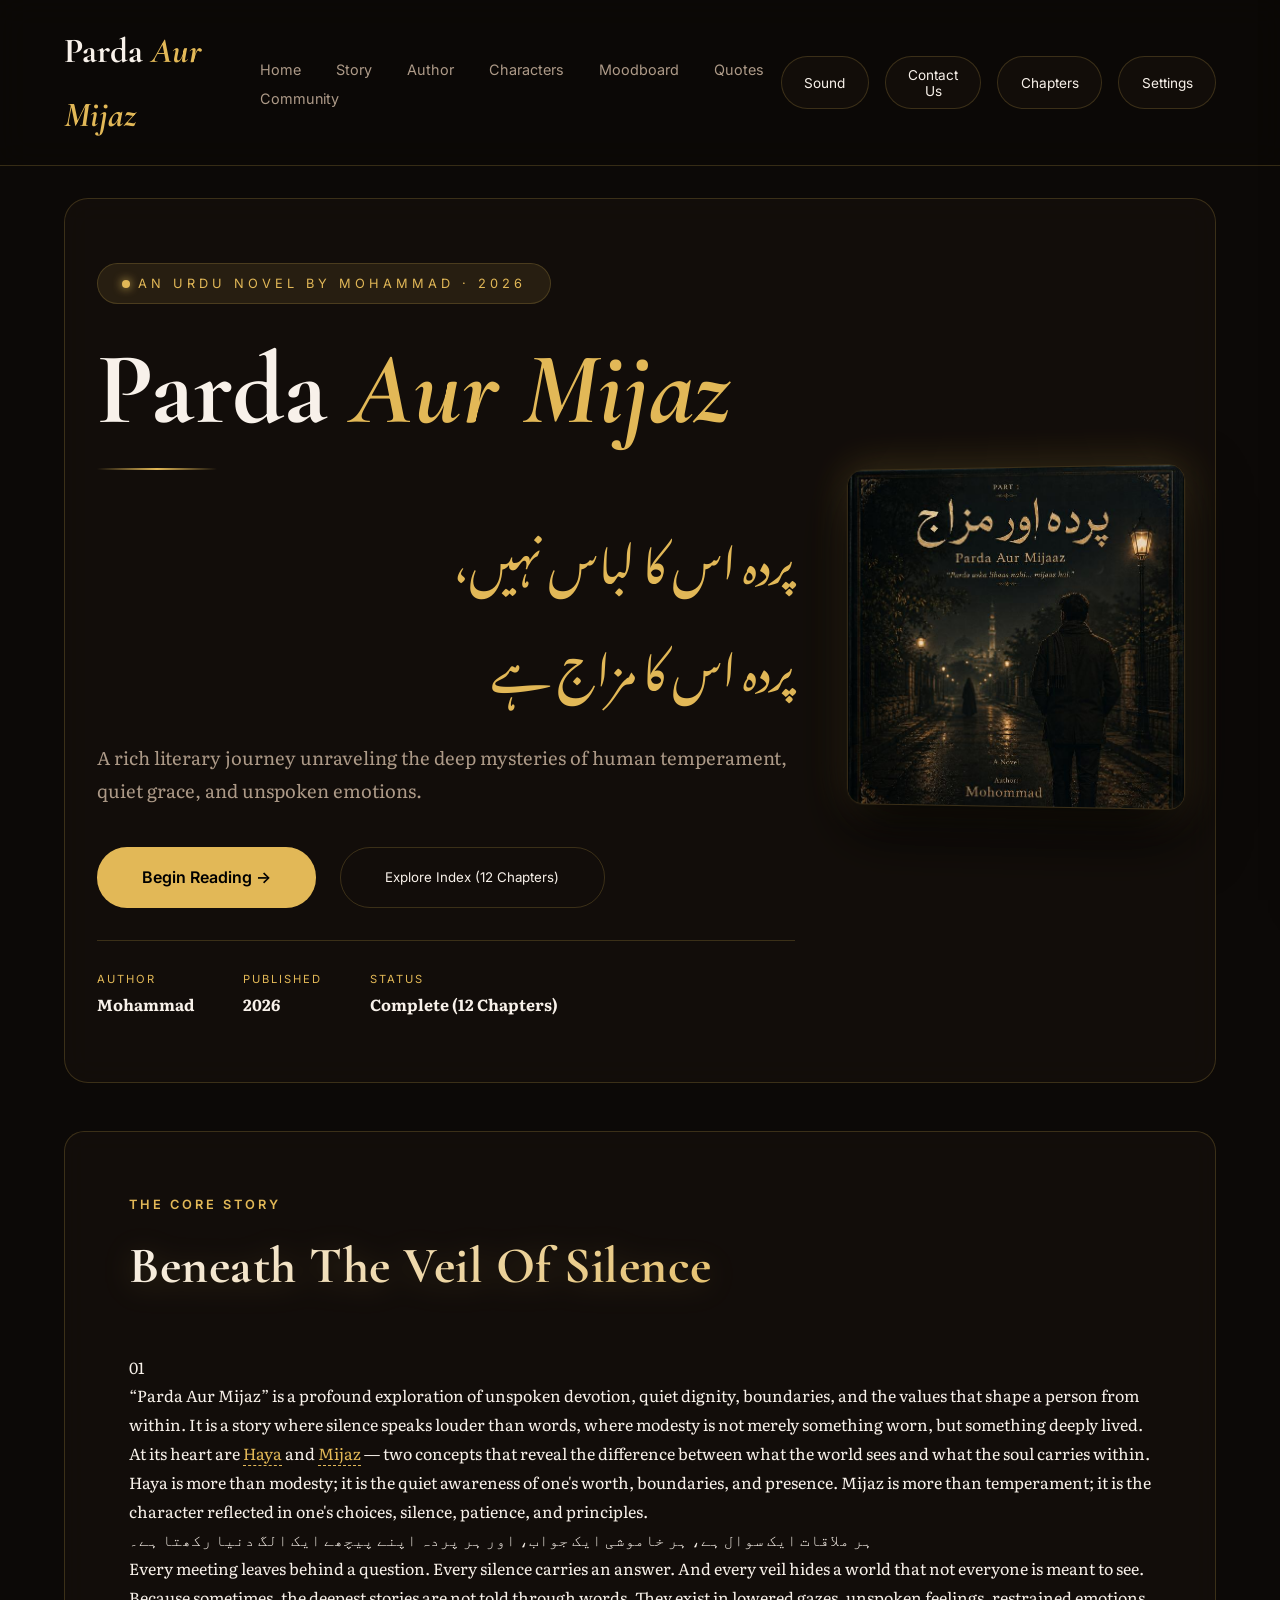
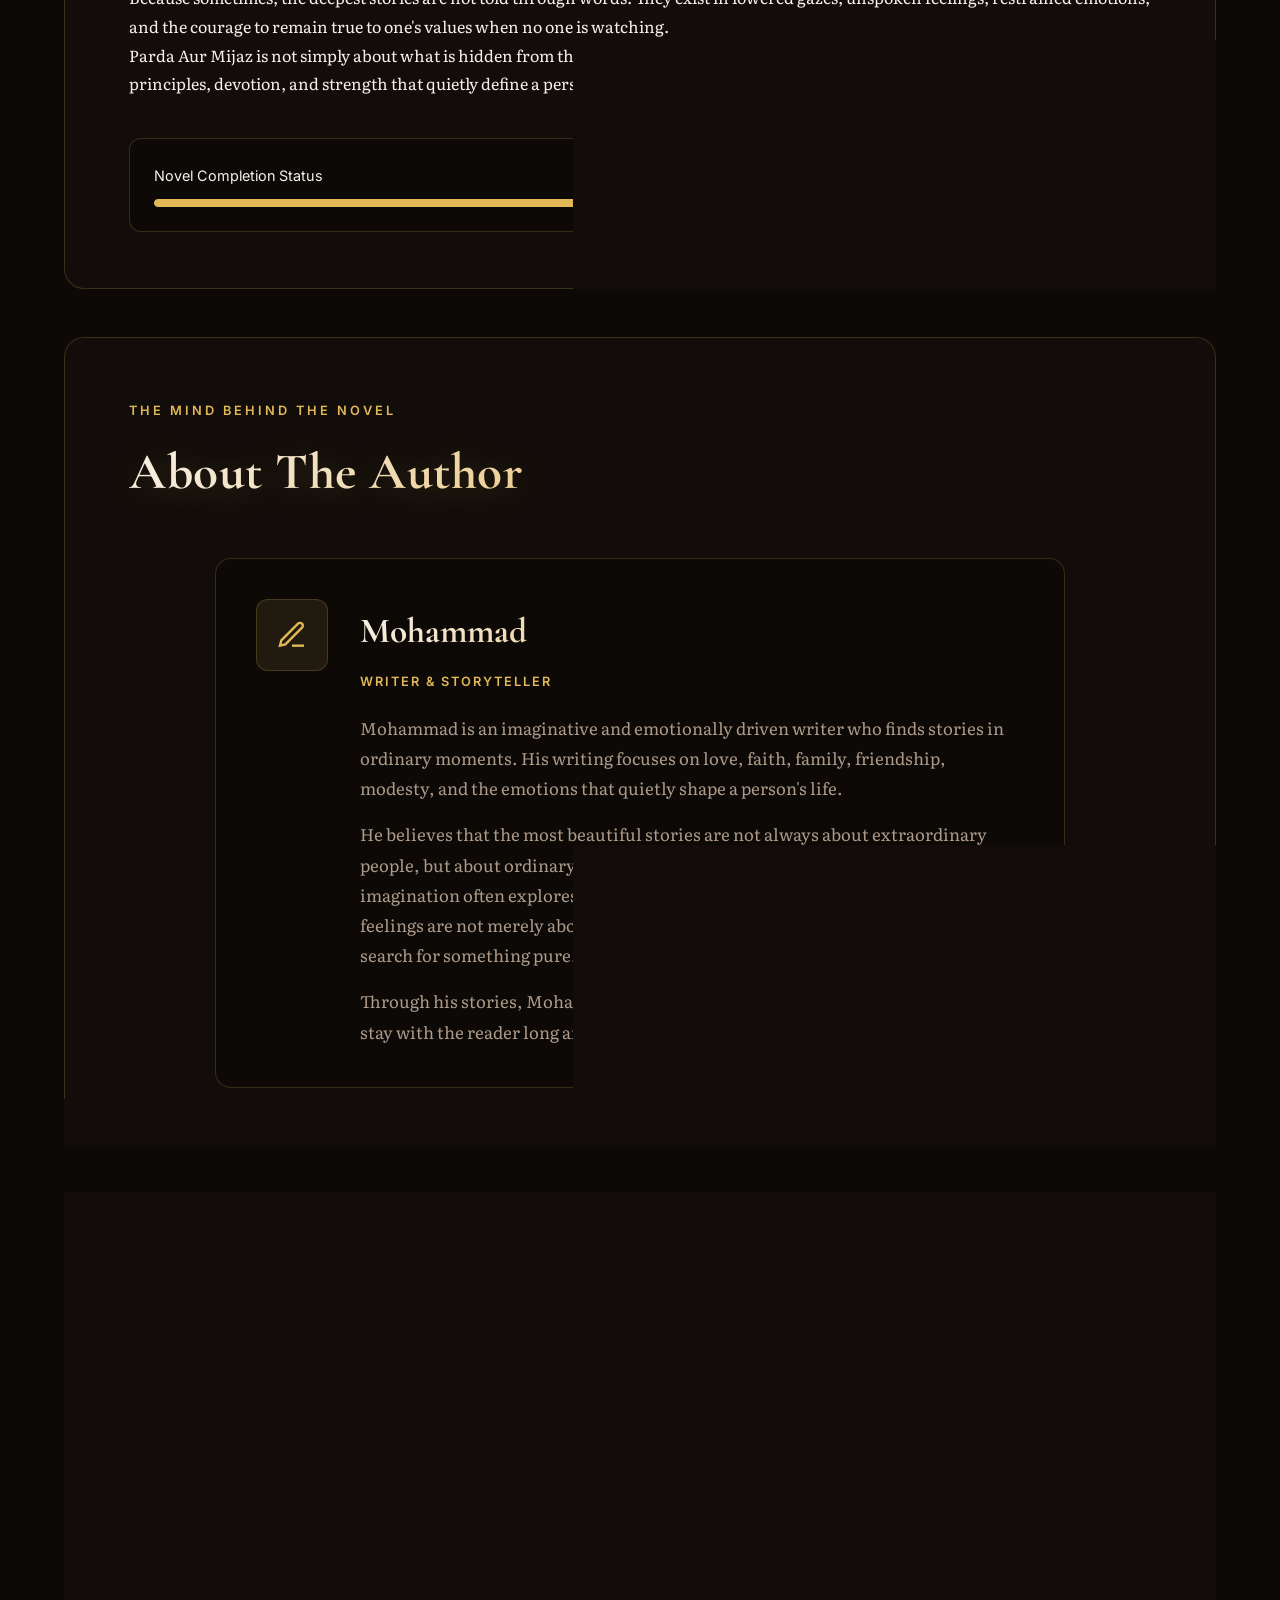
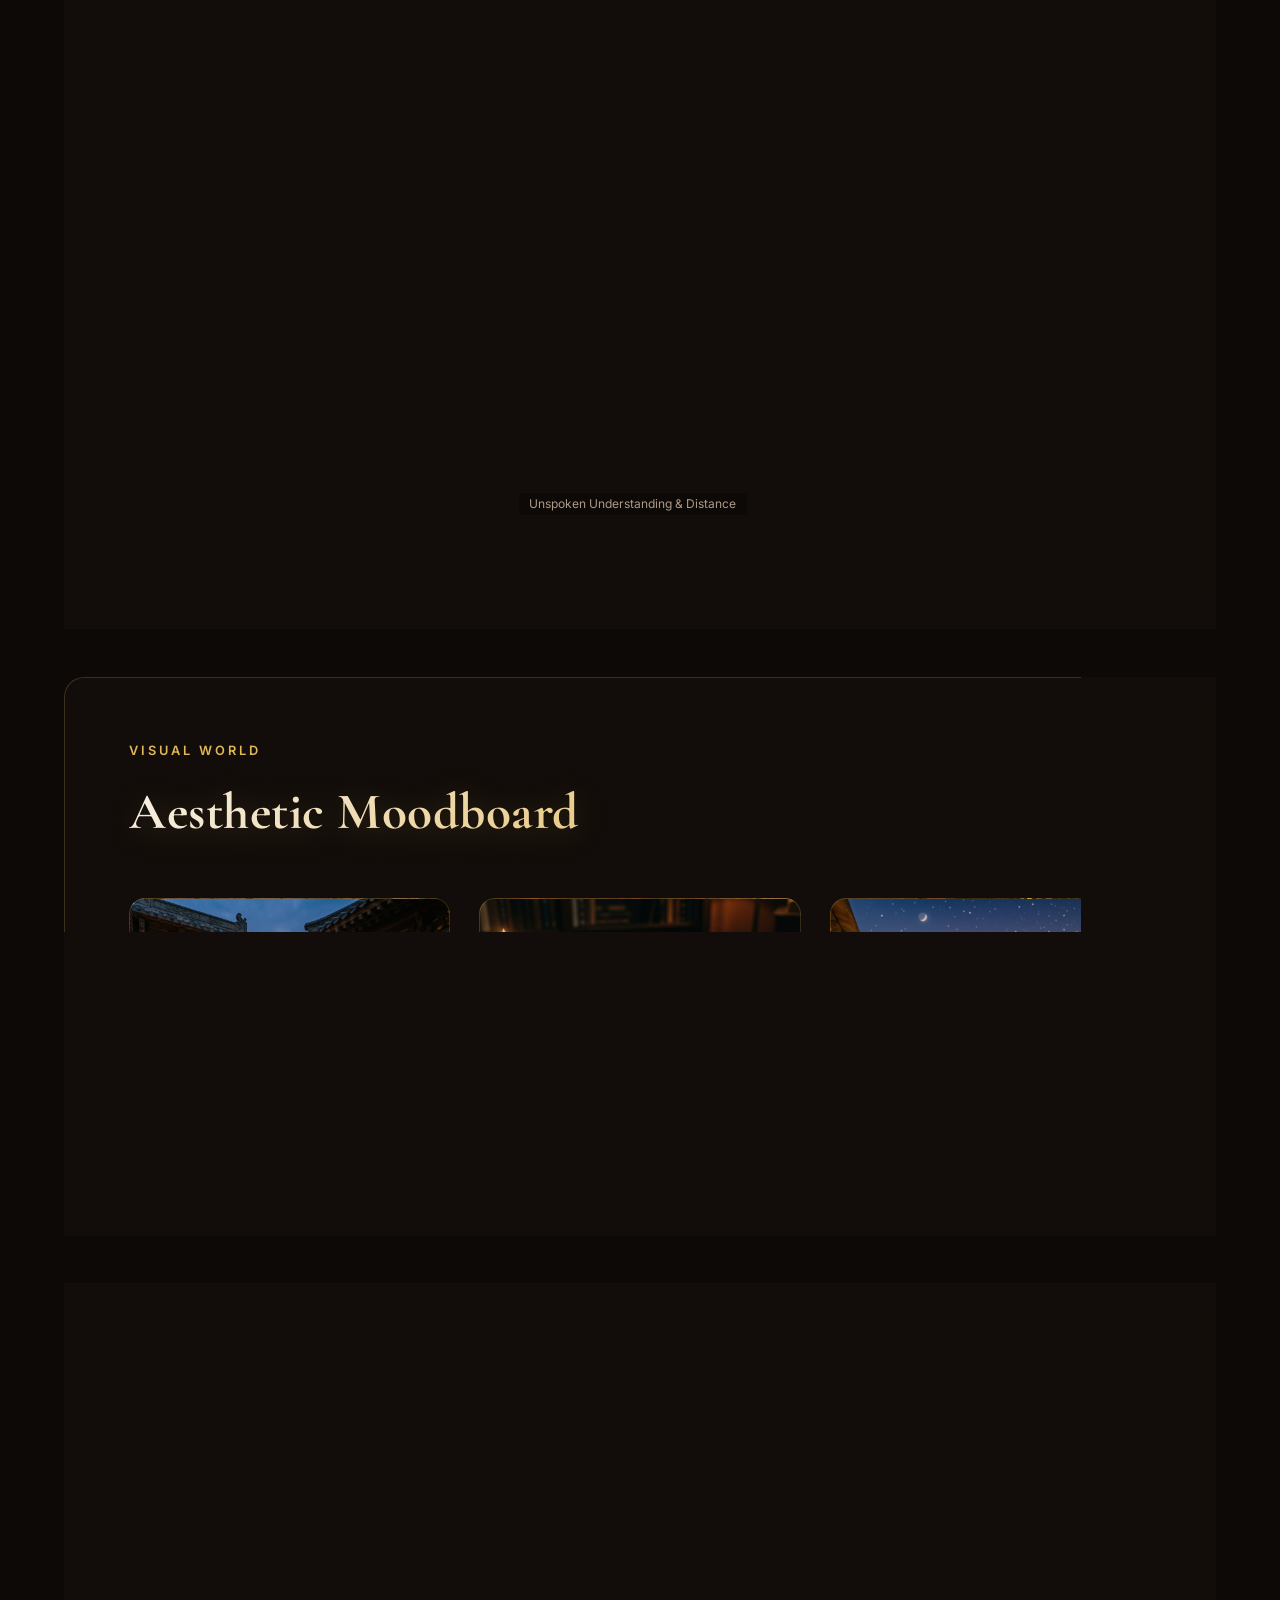
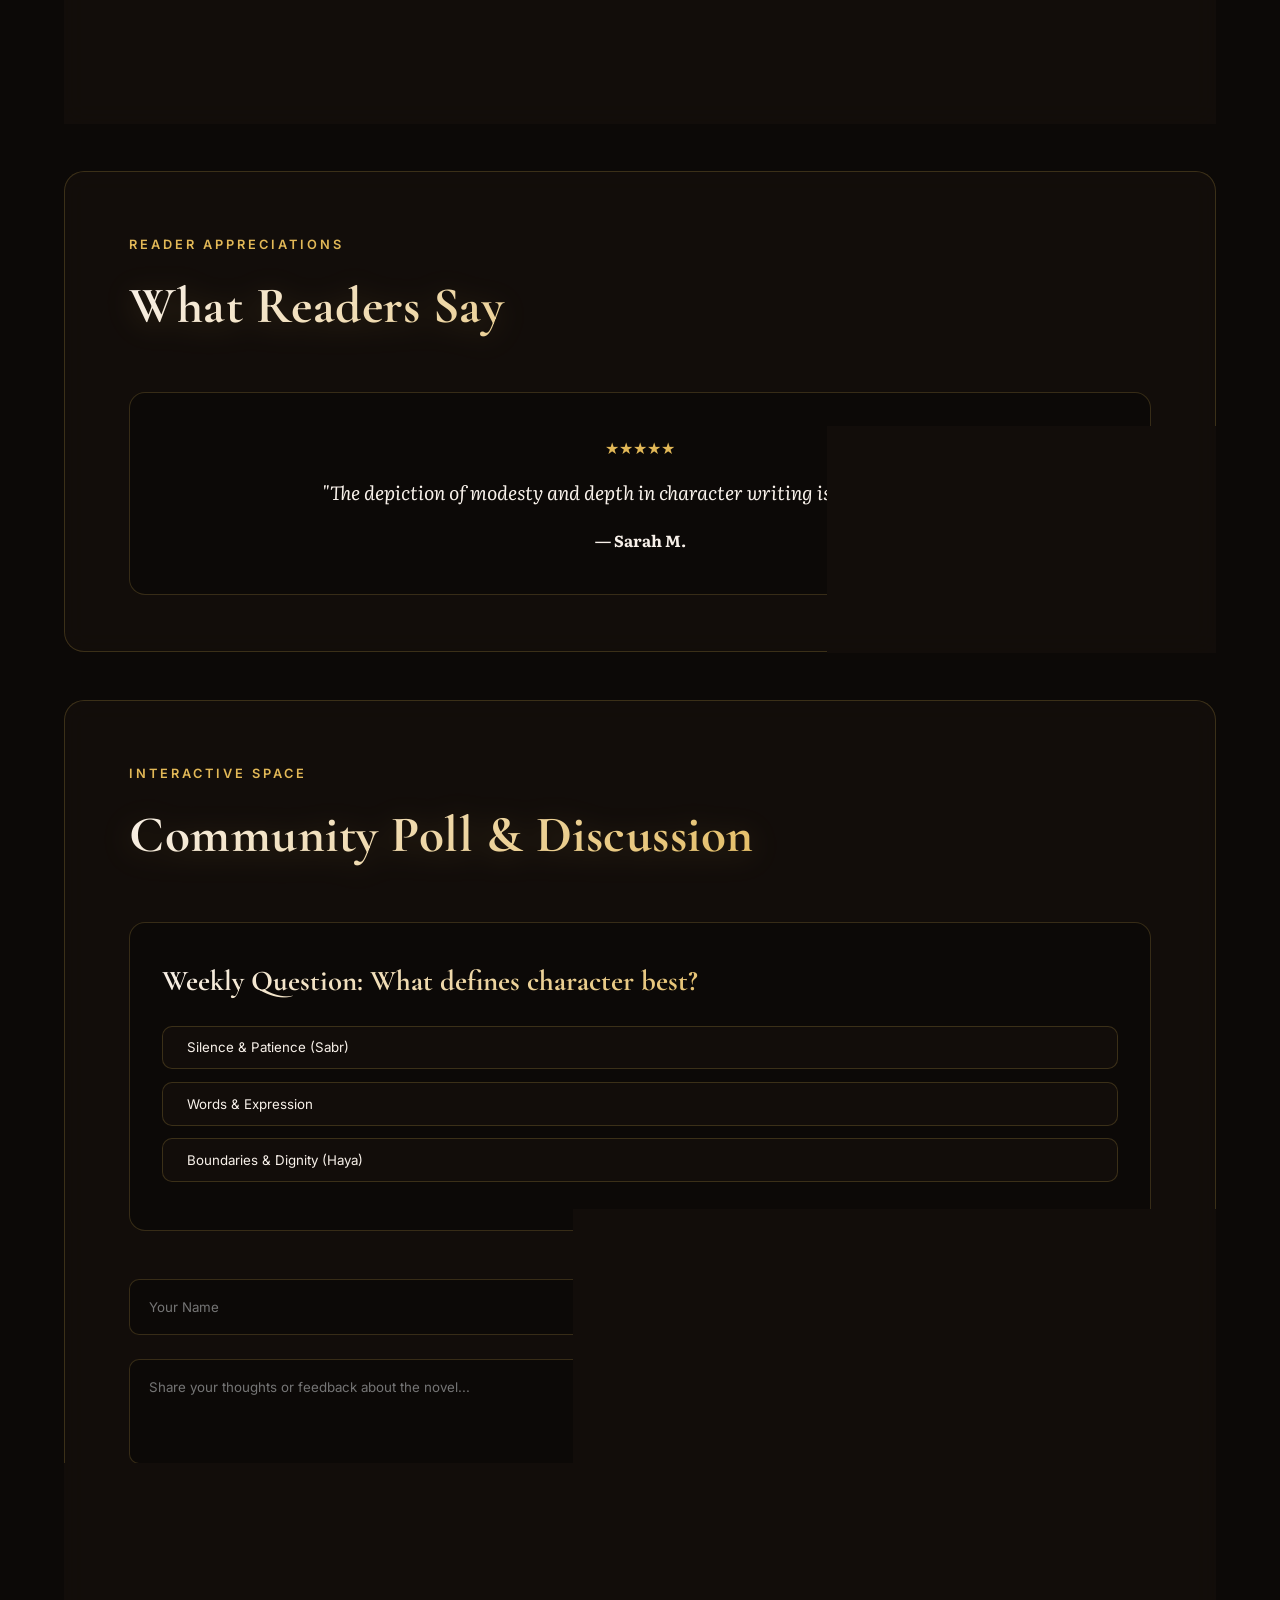
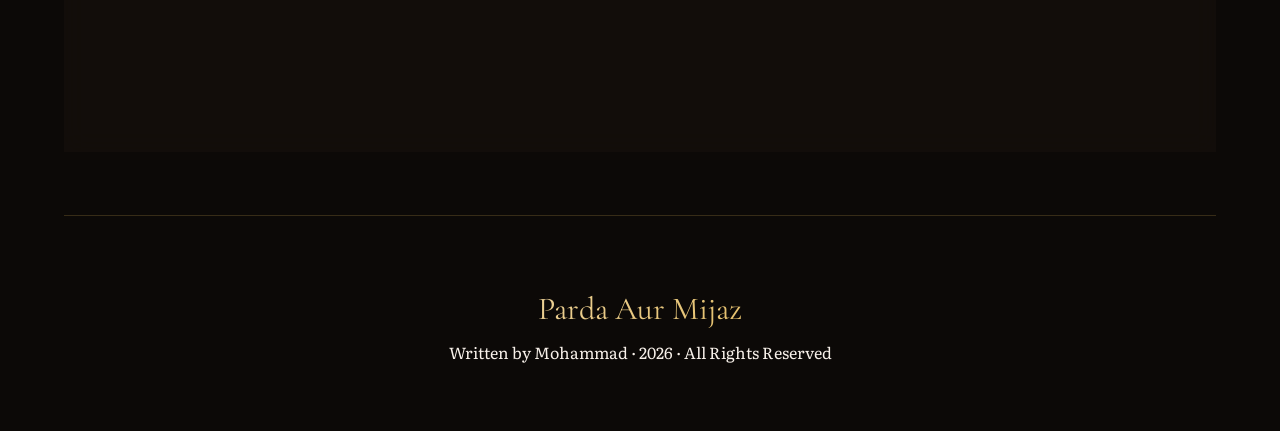
==== commit cd29593e: "Fix Console ReferenceErrors window.applyTheme and loadSavedHomeHighlights v6.0" ====
--- a/home.html
+++ b/home.html
@@ -467,6 +467,6 @@
 
 <div class="settings-overlay" id="settingsOverlay" onclick="closeAllDrawers()"></div>
 
-<script src="home.js?v=5.0"></script>
+<script src="home.js?v=6.0"></script>
 </body>
 </html>
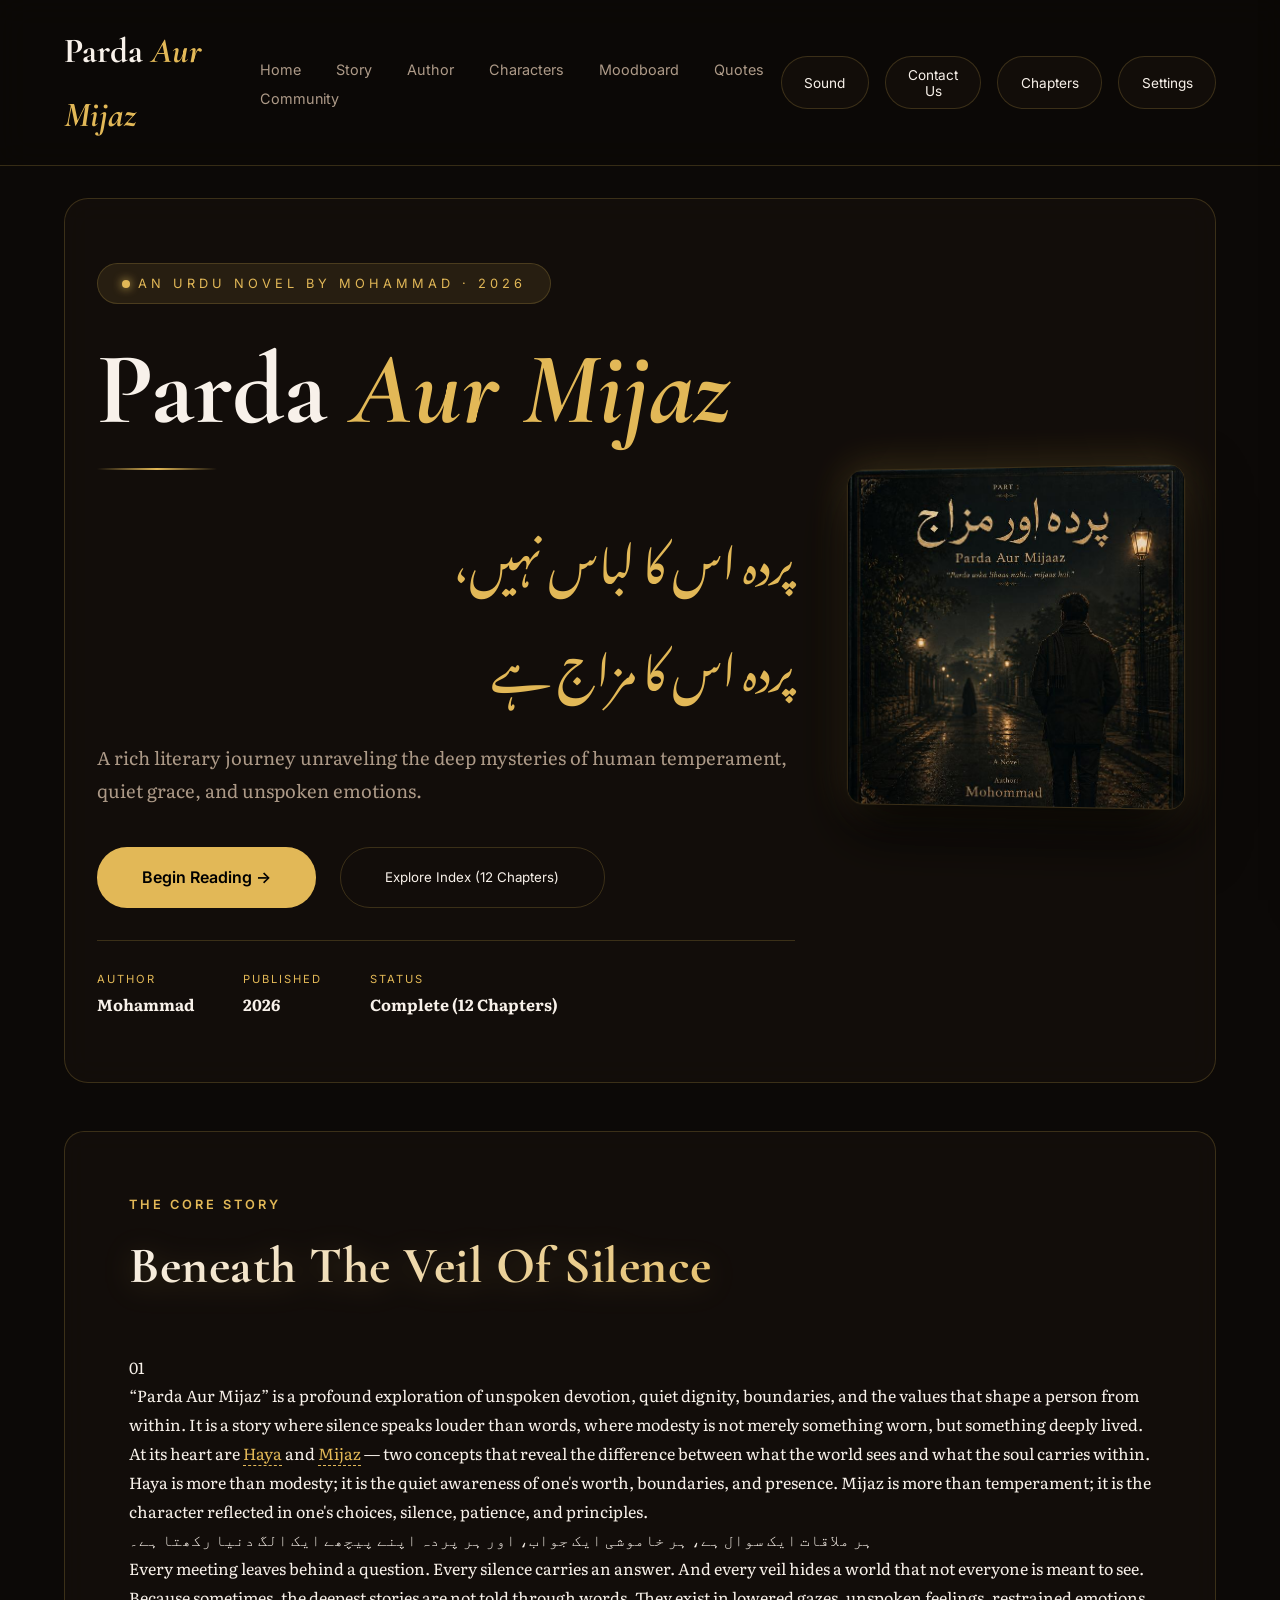
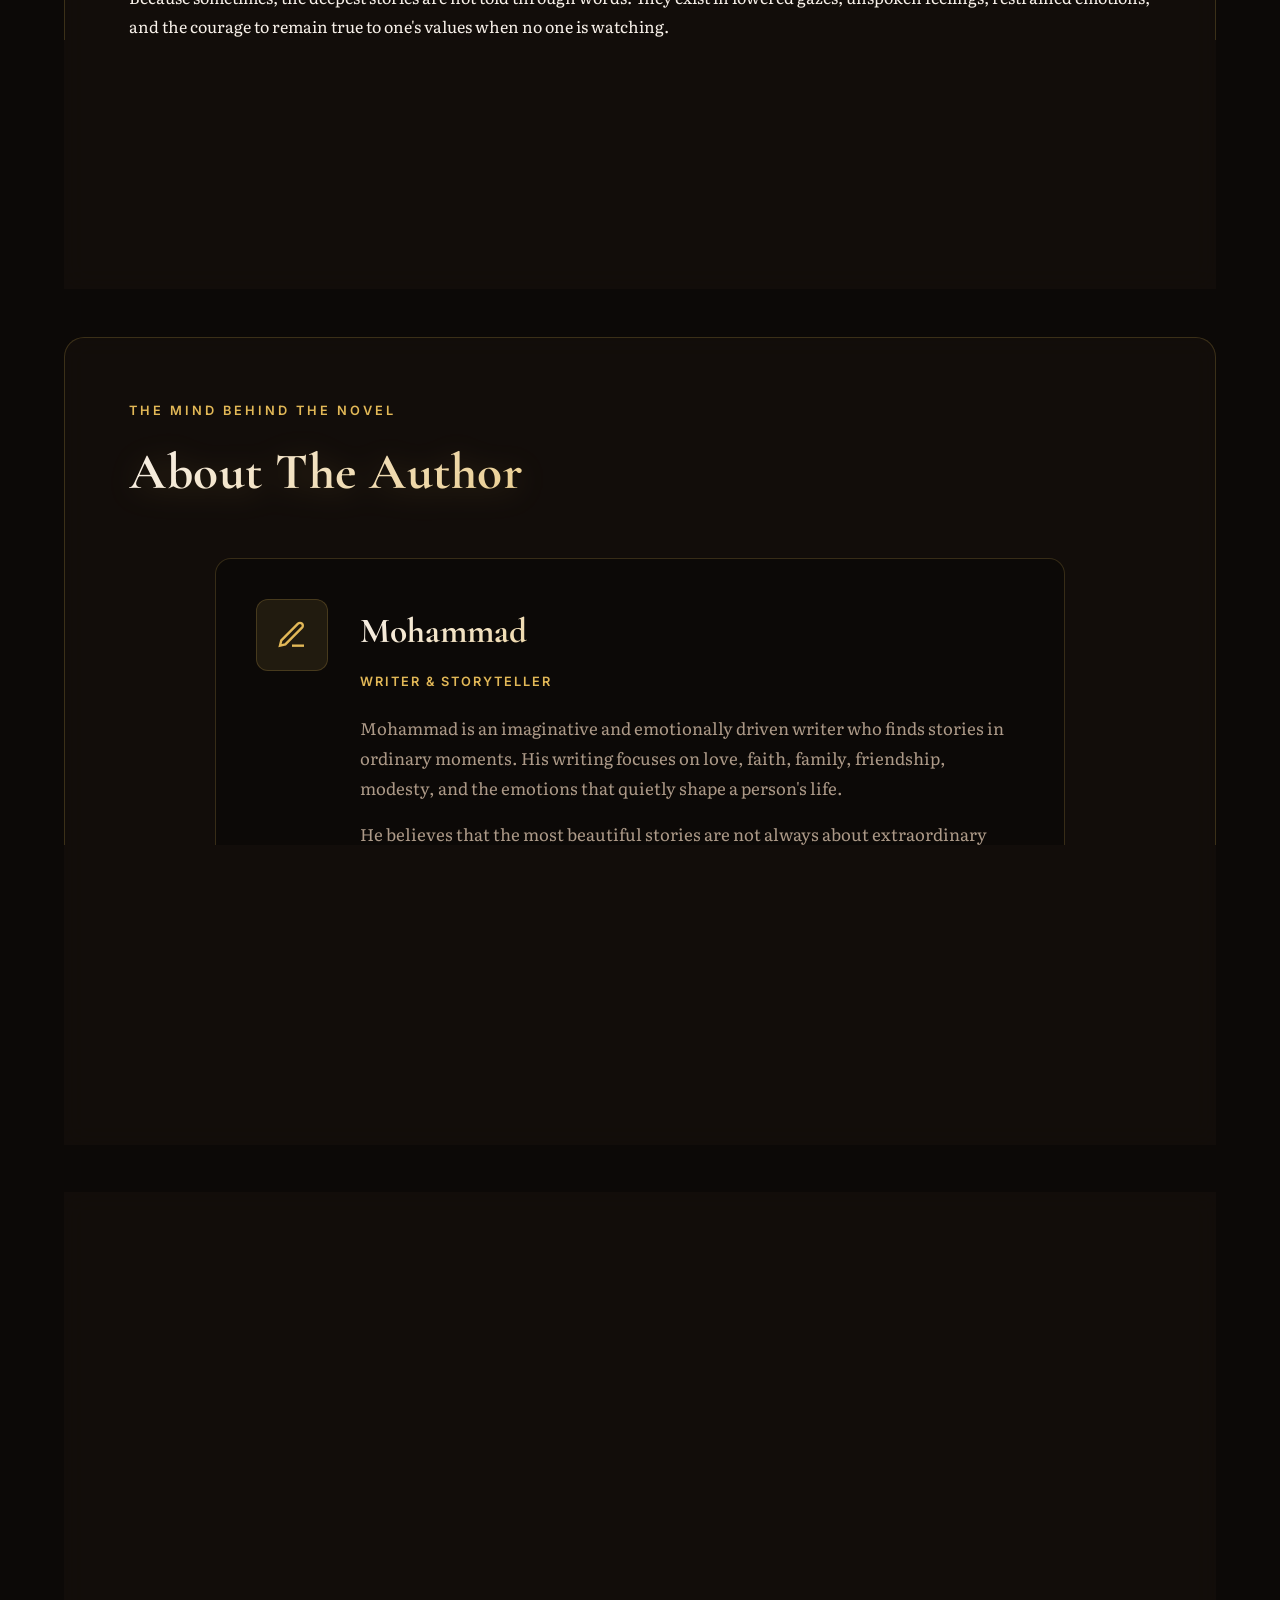
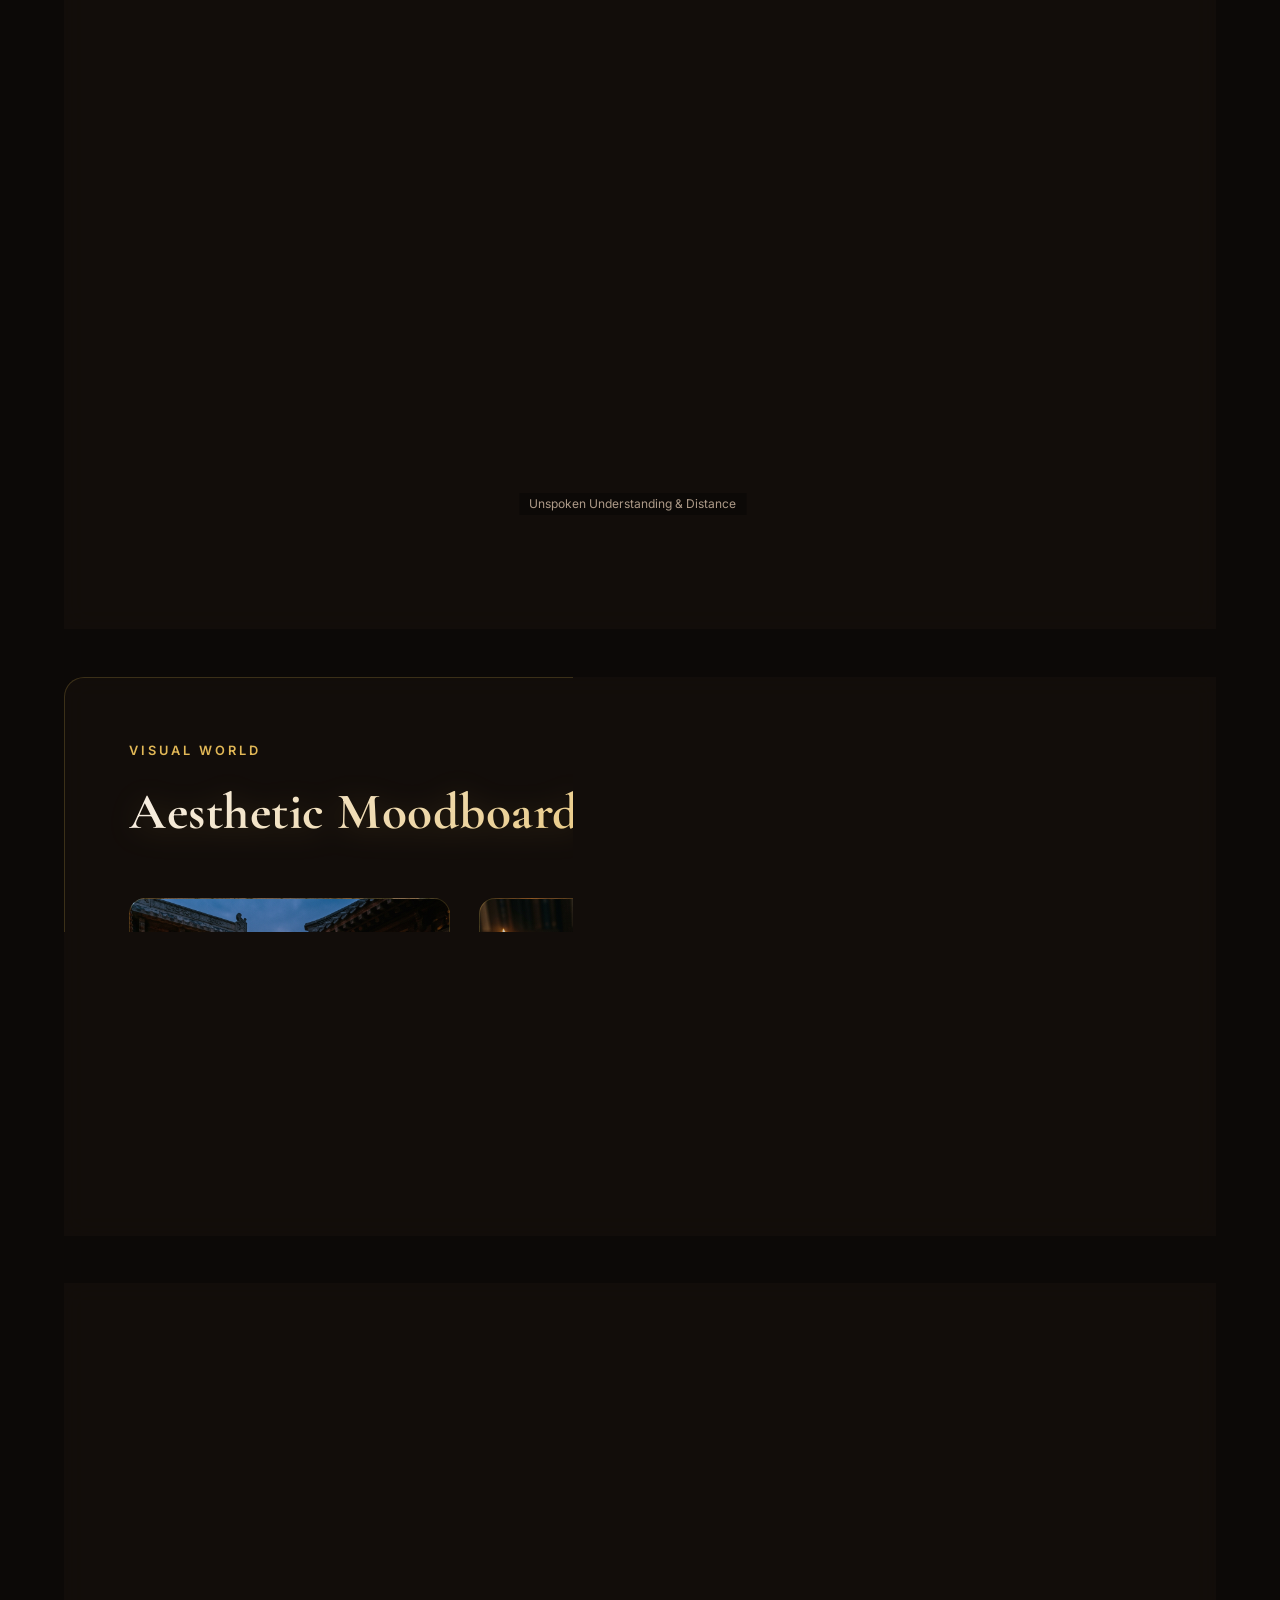
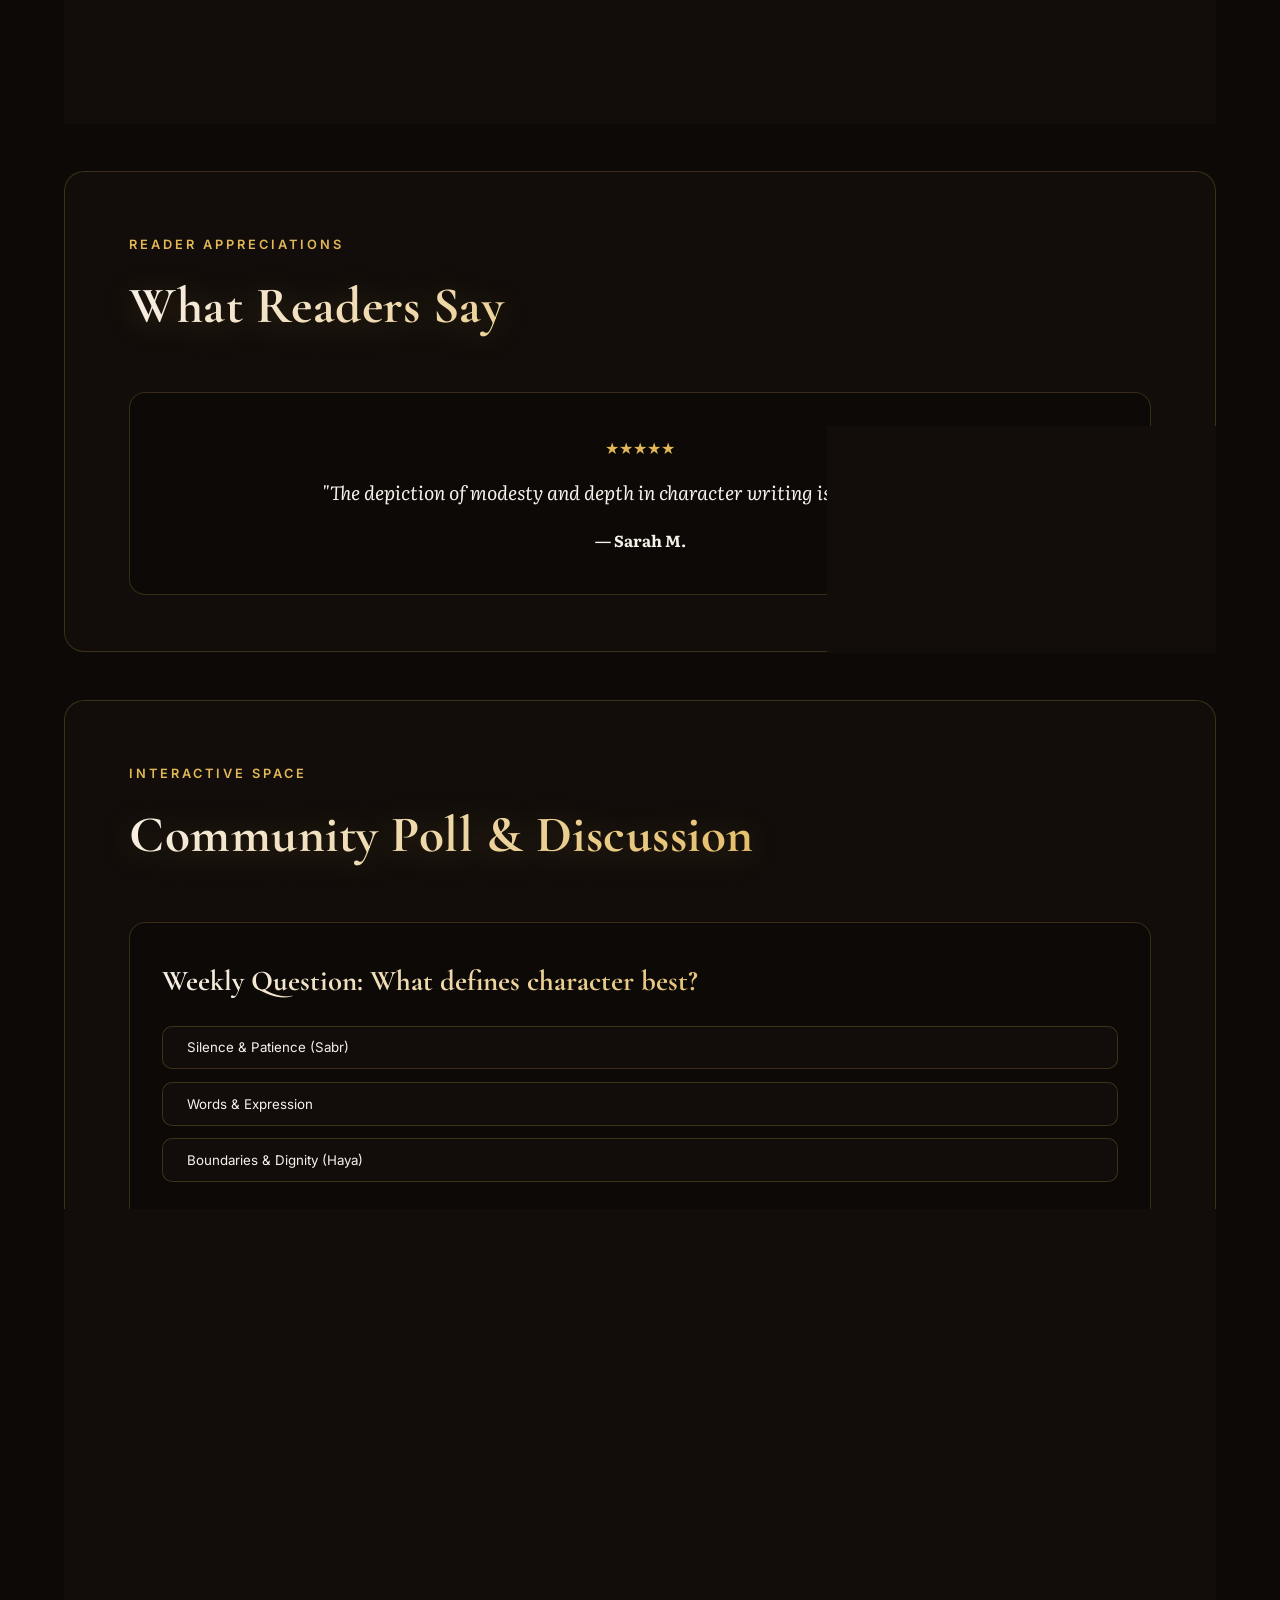
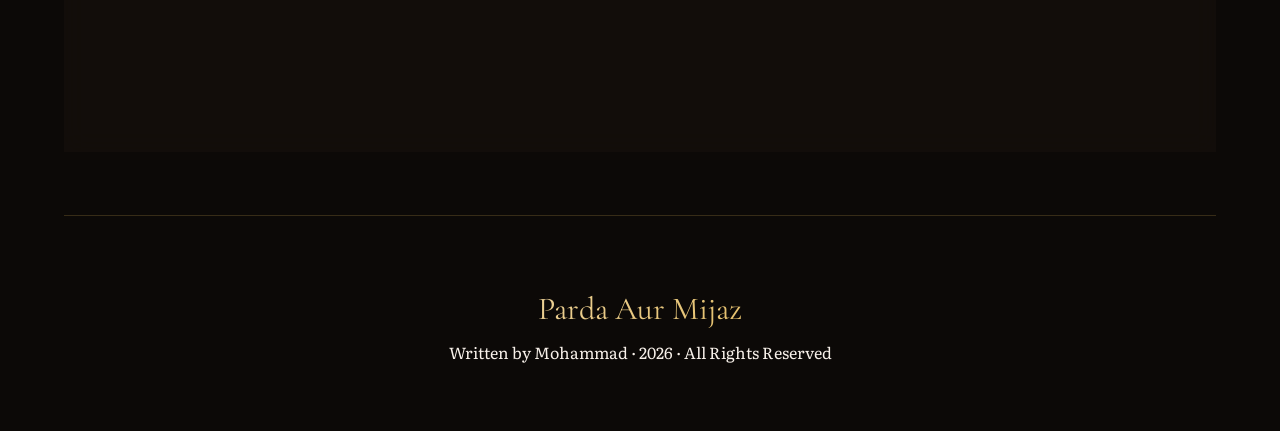
==== commit e34ec2d4: "Unbreakable inline onclick fallback for Settings, Chapters, and Contact buttons v7.0" ====
--- a/home.html
+++ b/home.html
@@ -49,9 +49,9 @@
 
     <div class="header-actions">
         <button class="header-button audio-toggle-btn" onclick="toggleAmbient('calm', this)" title="Soft Calming Music">Sound</button>
-        <button class="header-button" id="contactButton" onclick="openContact(event)">Contact Us</button>
-        <button class="header-button" id="chaptersButton" onclick="openChapters(event)">Chapters</button>
-        <button class="header-button settings-trigger" id="settingsButton" onclick="openSettings(event)">Settings</button>
+        <button class="header-button" id="contactButton" onclick="if(typeof openContact==='function'){openContact(event);}else{document.getElementById('contactModal').classList.add('active');document.getElementById('contactModal').style.cssText='position:fixed;inset:0;background:rgba(0,0,0,0.85);z-index:100000;opacity:1!important;pointer-events:all!important;display:flex!important;align-items:center;justify-content:center;';document.getElementById('settingsOverlay').classList.add('active');document.getElementById('settingsOverlay').style.cssText='position:fixed;inset:0;background:rgba(0,0,0,0.75);z-index:999998!important;opacity:1!important;pointer-events:all!important;';}">Contact Us</button>
+        <button class="header-button" id="chaptersButton" onclick="if(typeof openChapters==='function'){openChapters(event);}else{document.getElementById('chapterDrawer').classList.add('active');document.getElementById('chapterDrawer').style.cssText='position:fixed;top:0;left:0px!important;width:380px;max-width:100vw;height:100vh;background:var(--bg-drawer);z-index:999999!important;padding:3rem 2rem;display:block!important;';document.getElementById('settingsOverlay').classList.add('active');document.getElementById('settingsOverlay').style.cssText='position:fixed;inset:0;background:rgba(0,0,0,0.75);z-index:999998!important;opacity:1!important;pointer-events:all!important;';}">Chapters</button>
+        <button class="header-button settings-trigger" id="settingsButton" onclick="if(typeof openSettings==='function'){openSettings(event);}else{document.getElementById('settingsPanel').classList.add('active');document.getElementById('settingsPanel').style.cssText='position:fixed;top:0;right:0px!important;width:380px;max-width:100vw;height:100vh;background:var(--bg-drawer);z-index:999999!important;padding:3rem 2rem;display:block!important;';document.getElementById('settingsOverlay').classList.add('active');document.getElementById('settingsOverlay').style.cssText='position:fixed;inset:0;background:rgba(0,0,0,0.75);z-index:999998!important;opacity:1!important;pointer-events:all!important;';}">Settings</button>
     </div>
 </header>
 
@@ -467,6 +467,6 @@
 
 <div class="settings-overlay" id="settingsOverlay" onclick="closeAllDrawers()"></div>
 
-<script src="home.js?v=6.0"></script>
+<script src="home.js?v=7.0"></script>
 </body>
 </html>
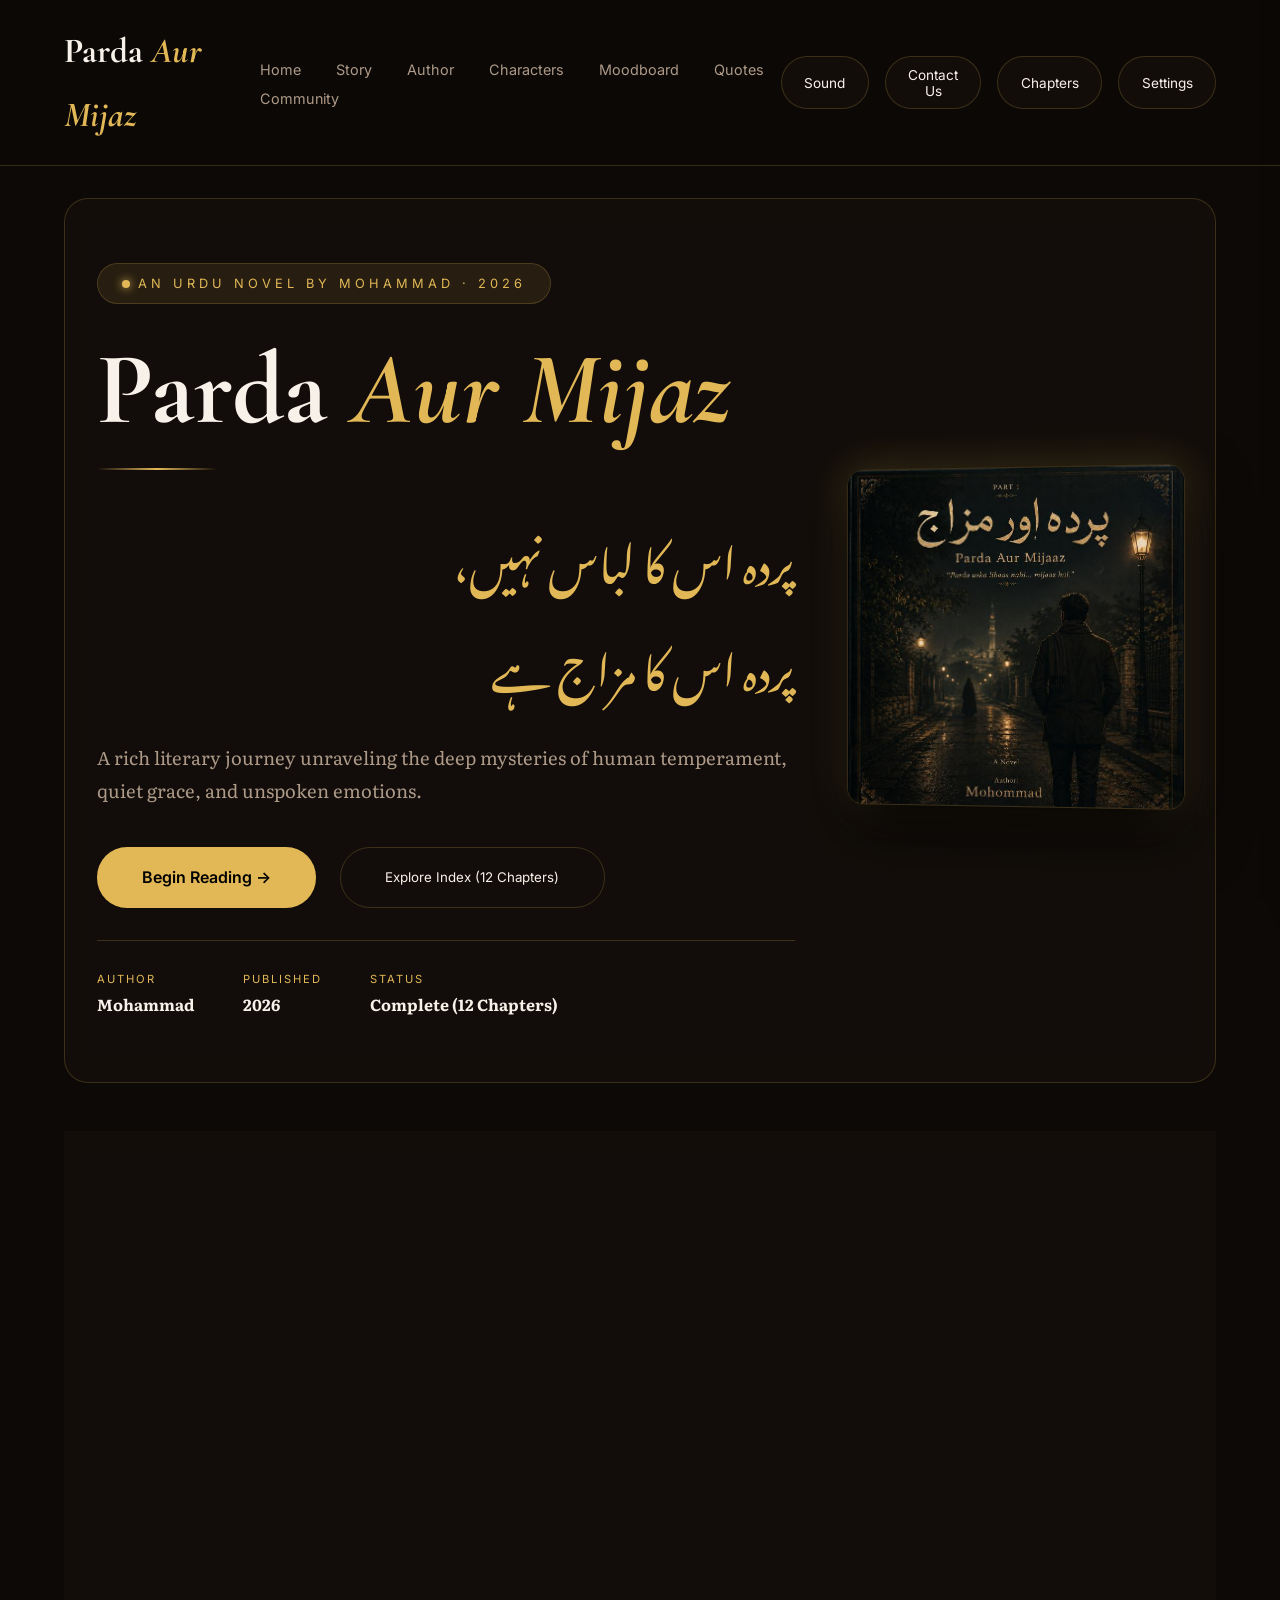
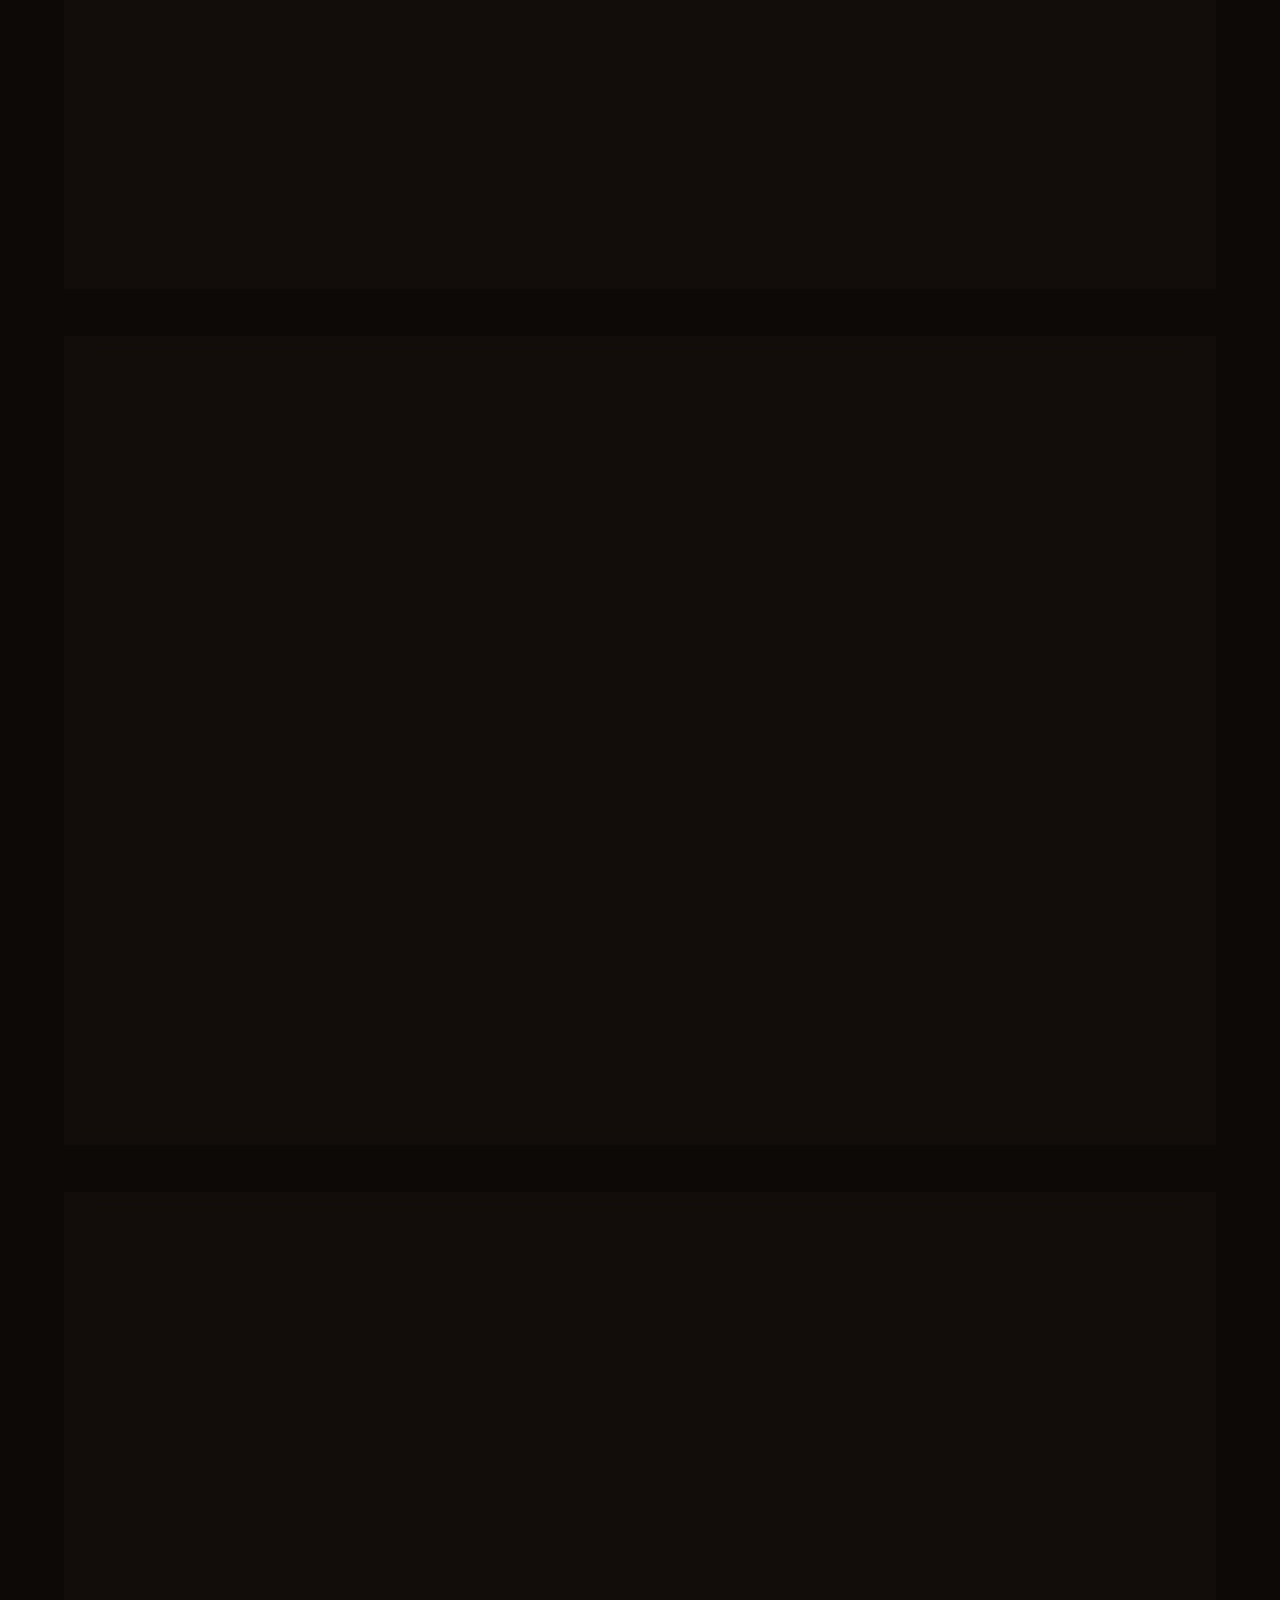
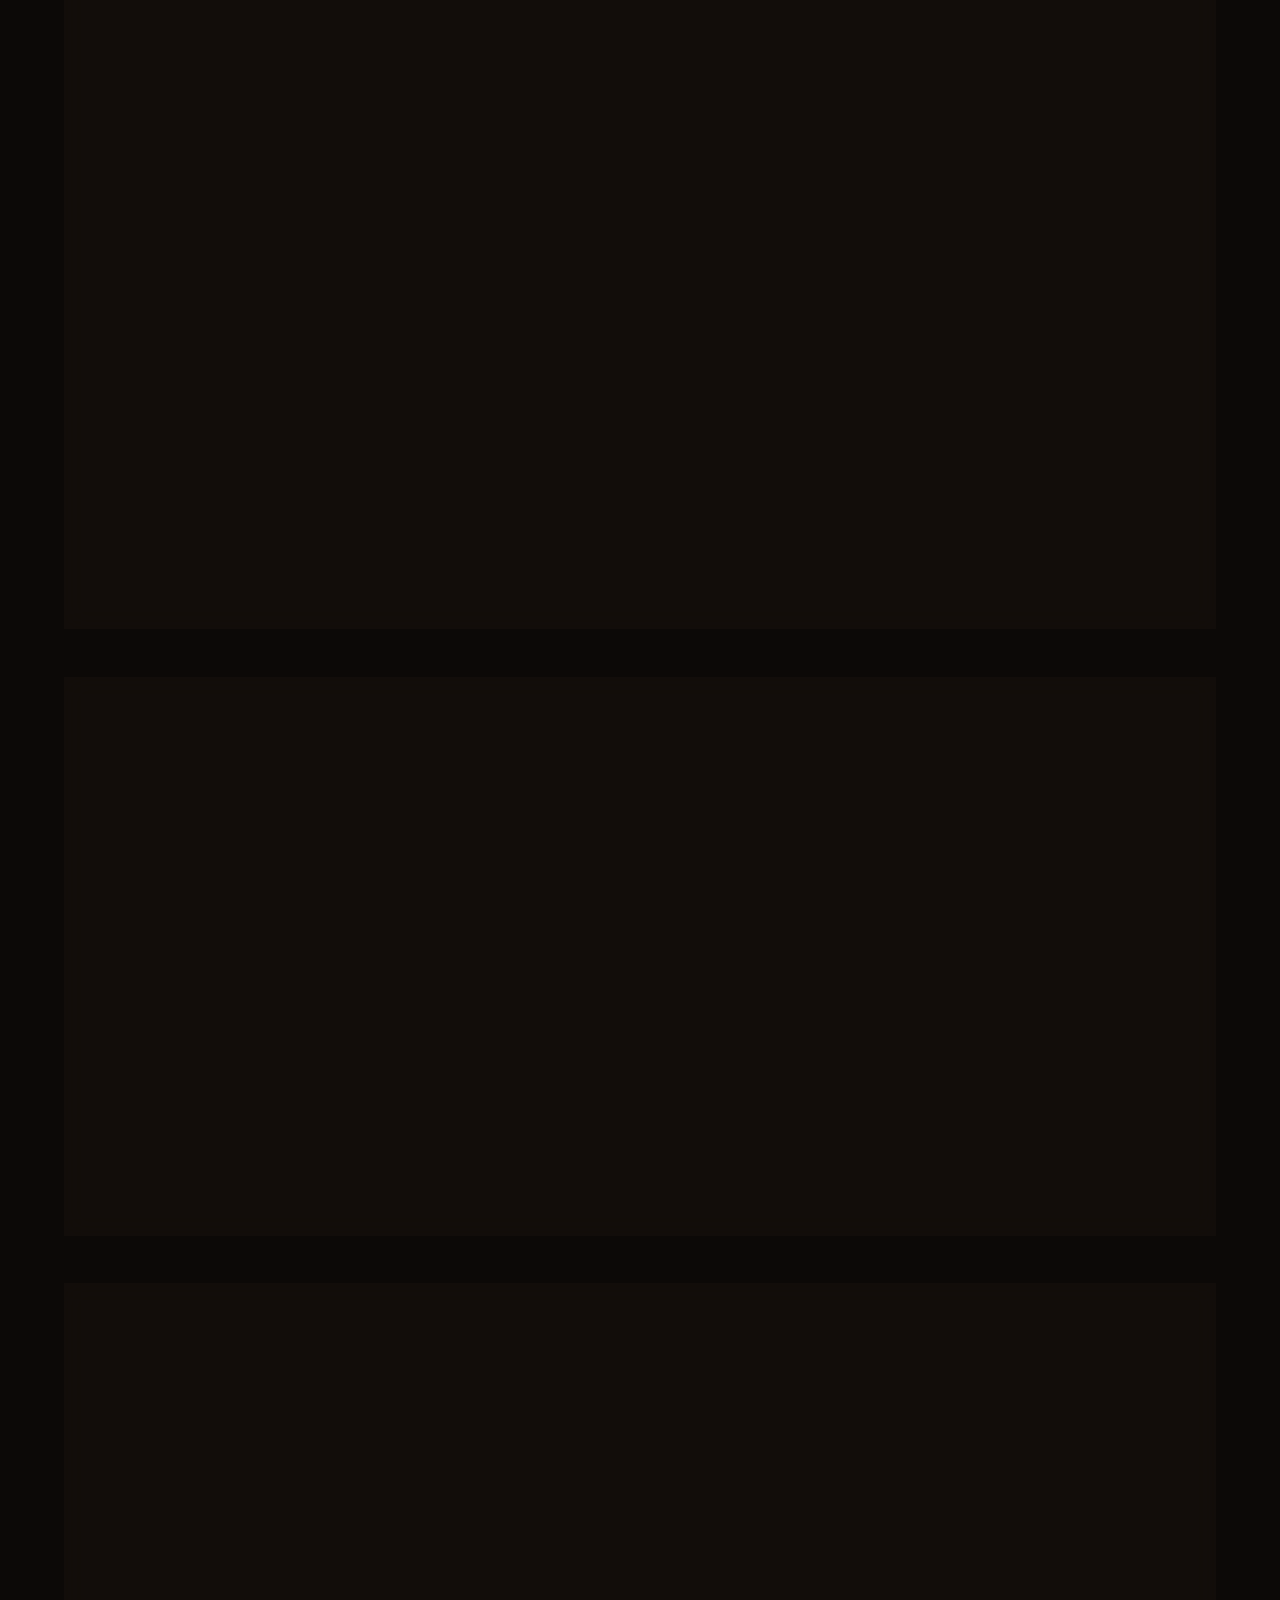
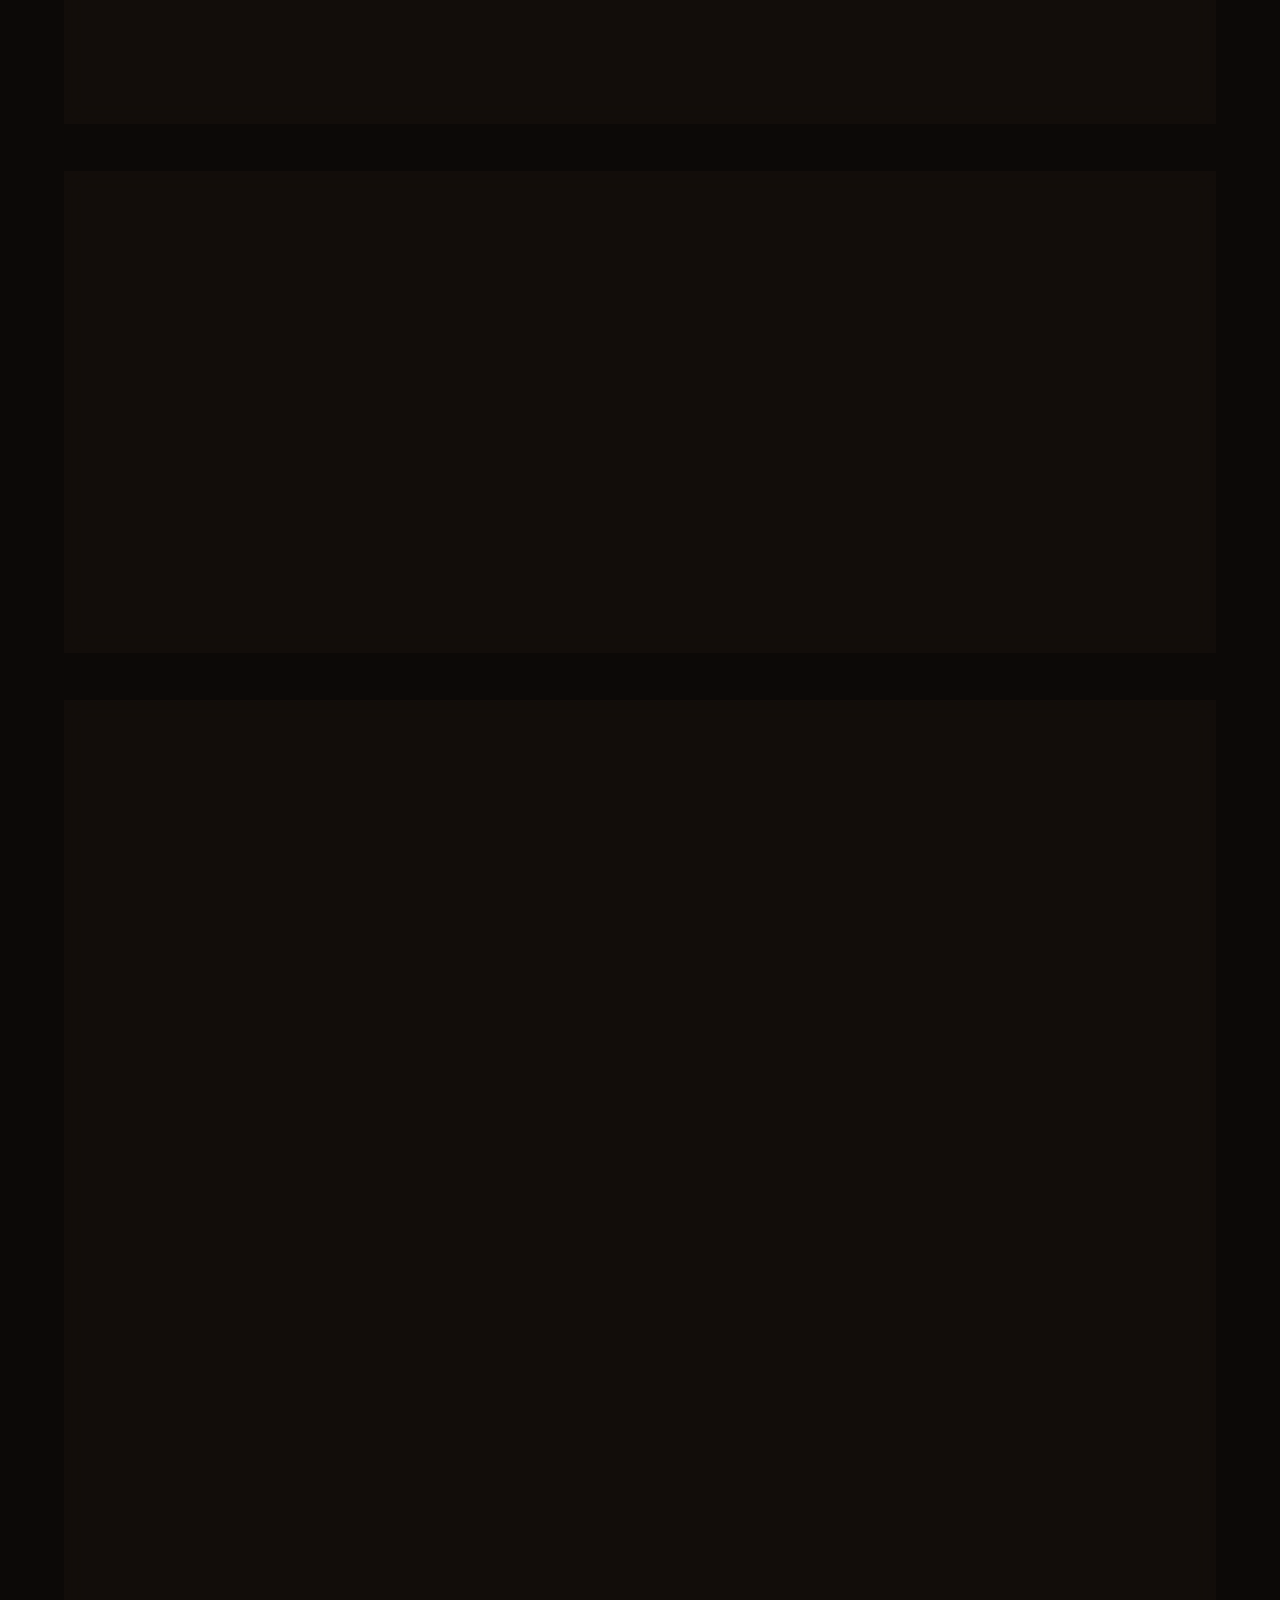
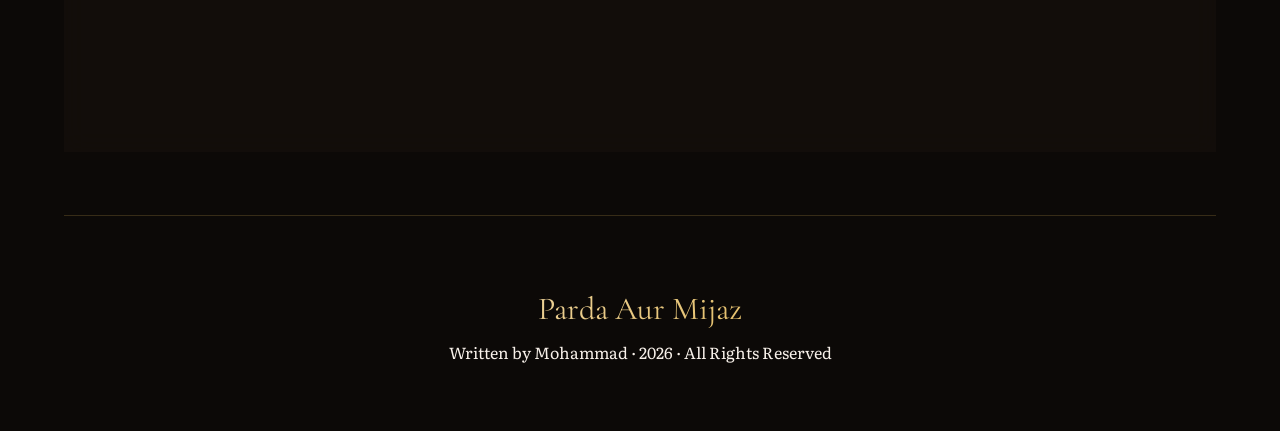
==== commit 9a6d20a3: "Fix Chapter Drawer links navigation with window.location.assign v8.0" ====
--- a/home.html
+++ b/home.html
@@ -467,6 +467,6 @@
 
 <div class="settings-overlay" id="settingsOverlay" onclick="closeAllDrawers()"></div>
 
-<script src="home.js?v=7.0"></script>
+<script src="home.js?v=8.0"></script>
 </body>
 </html>
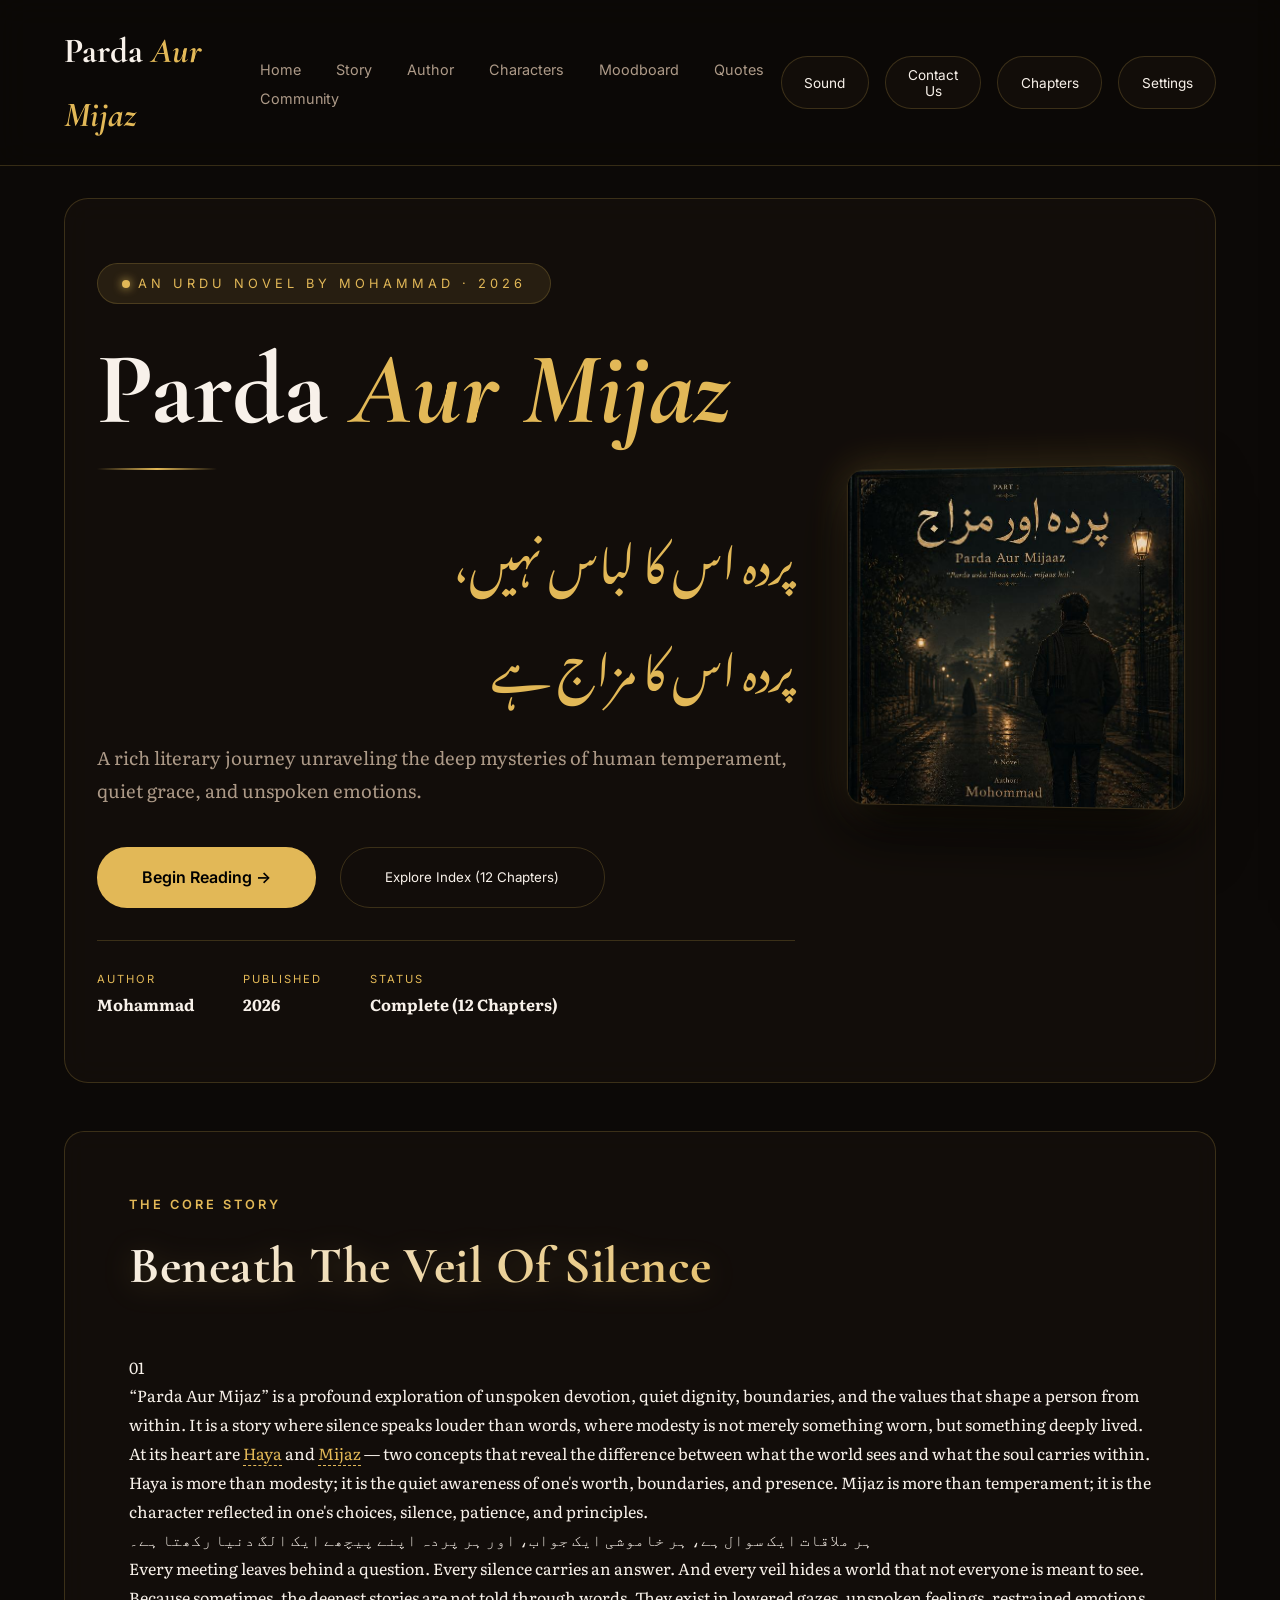
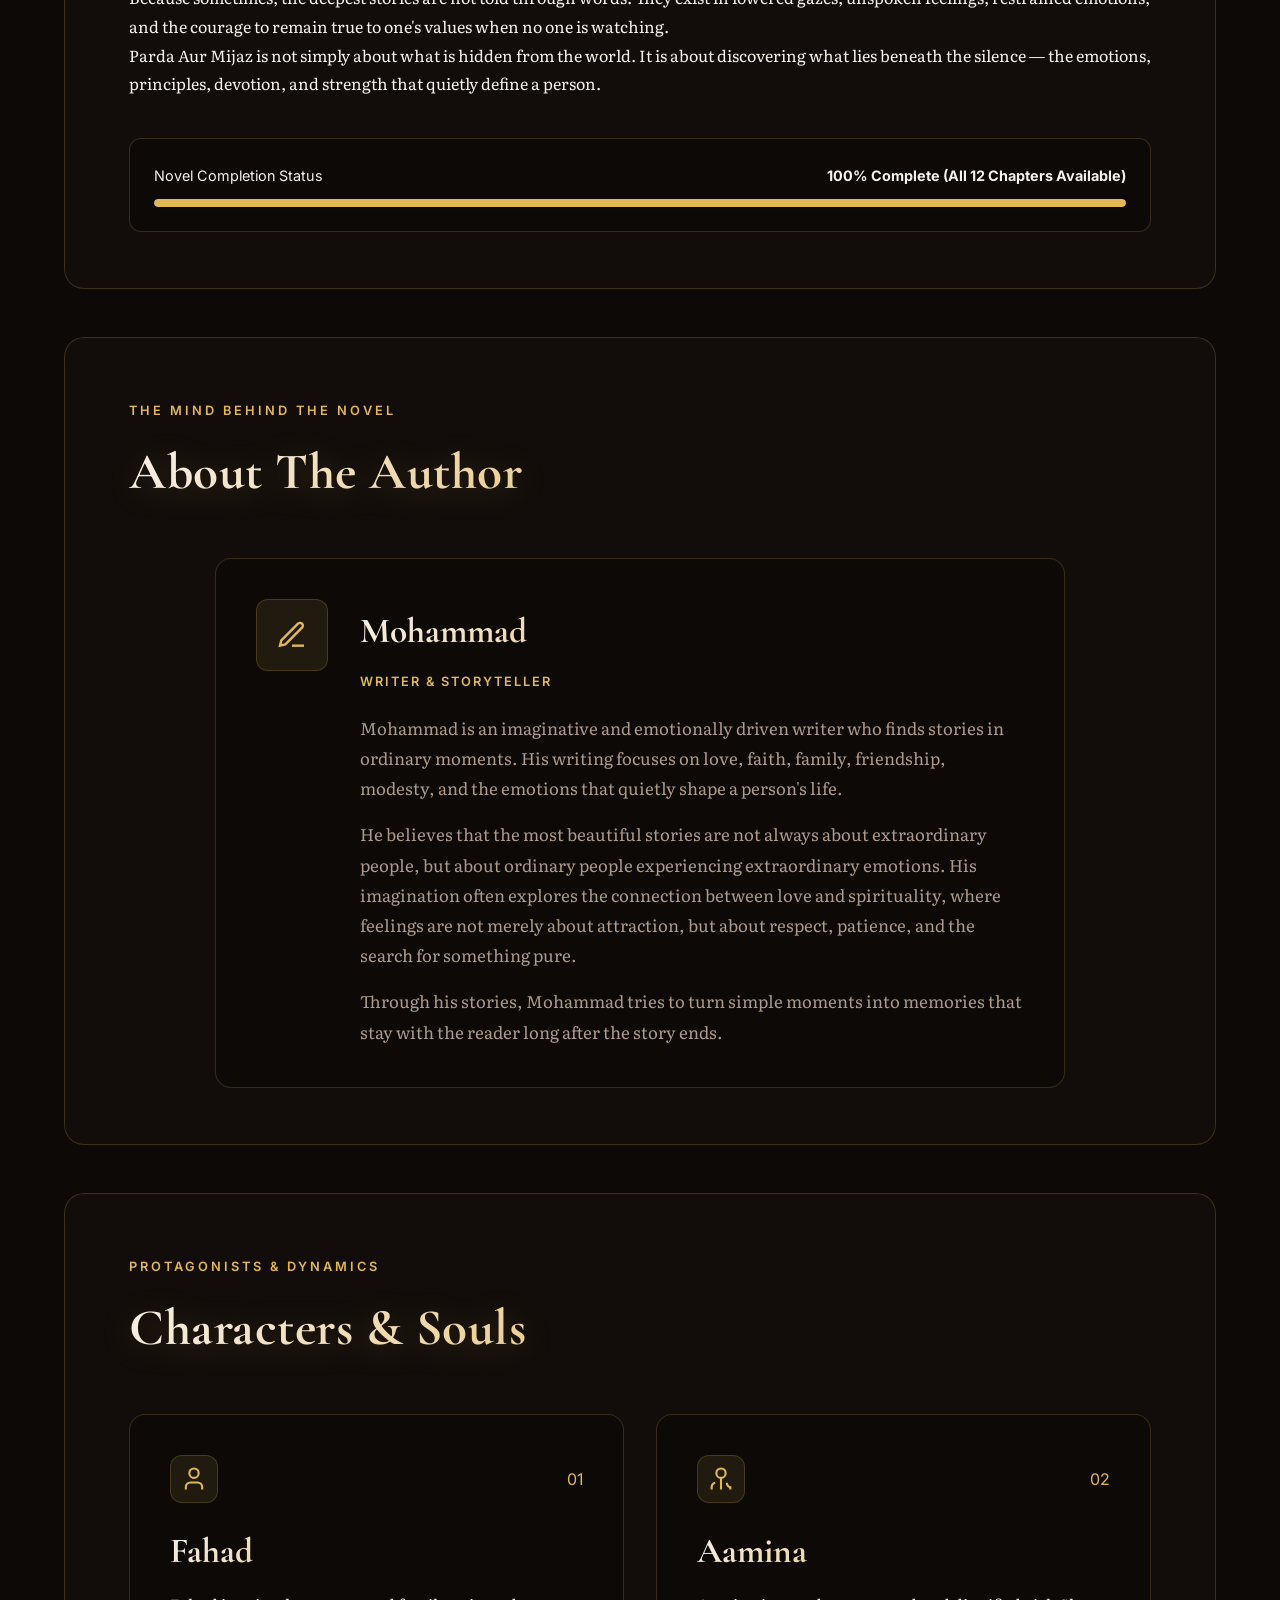
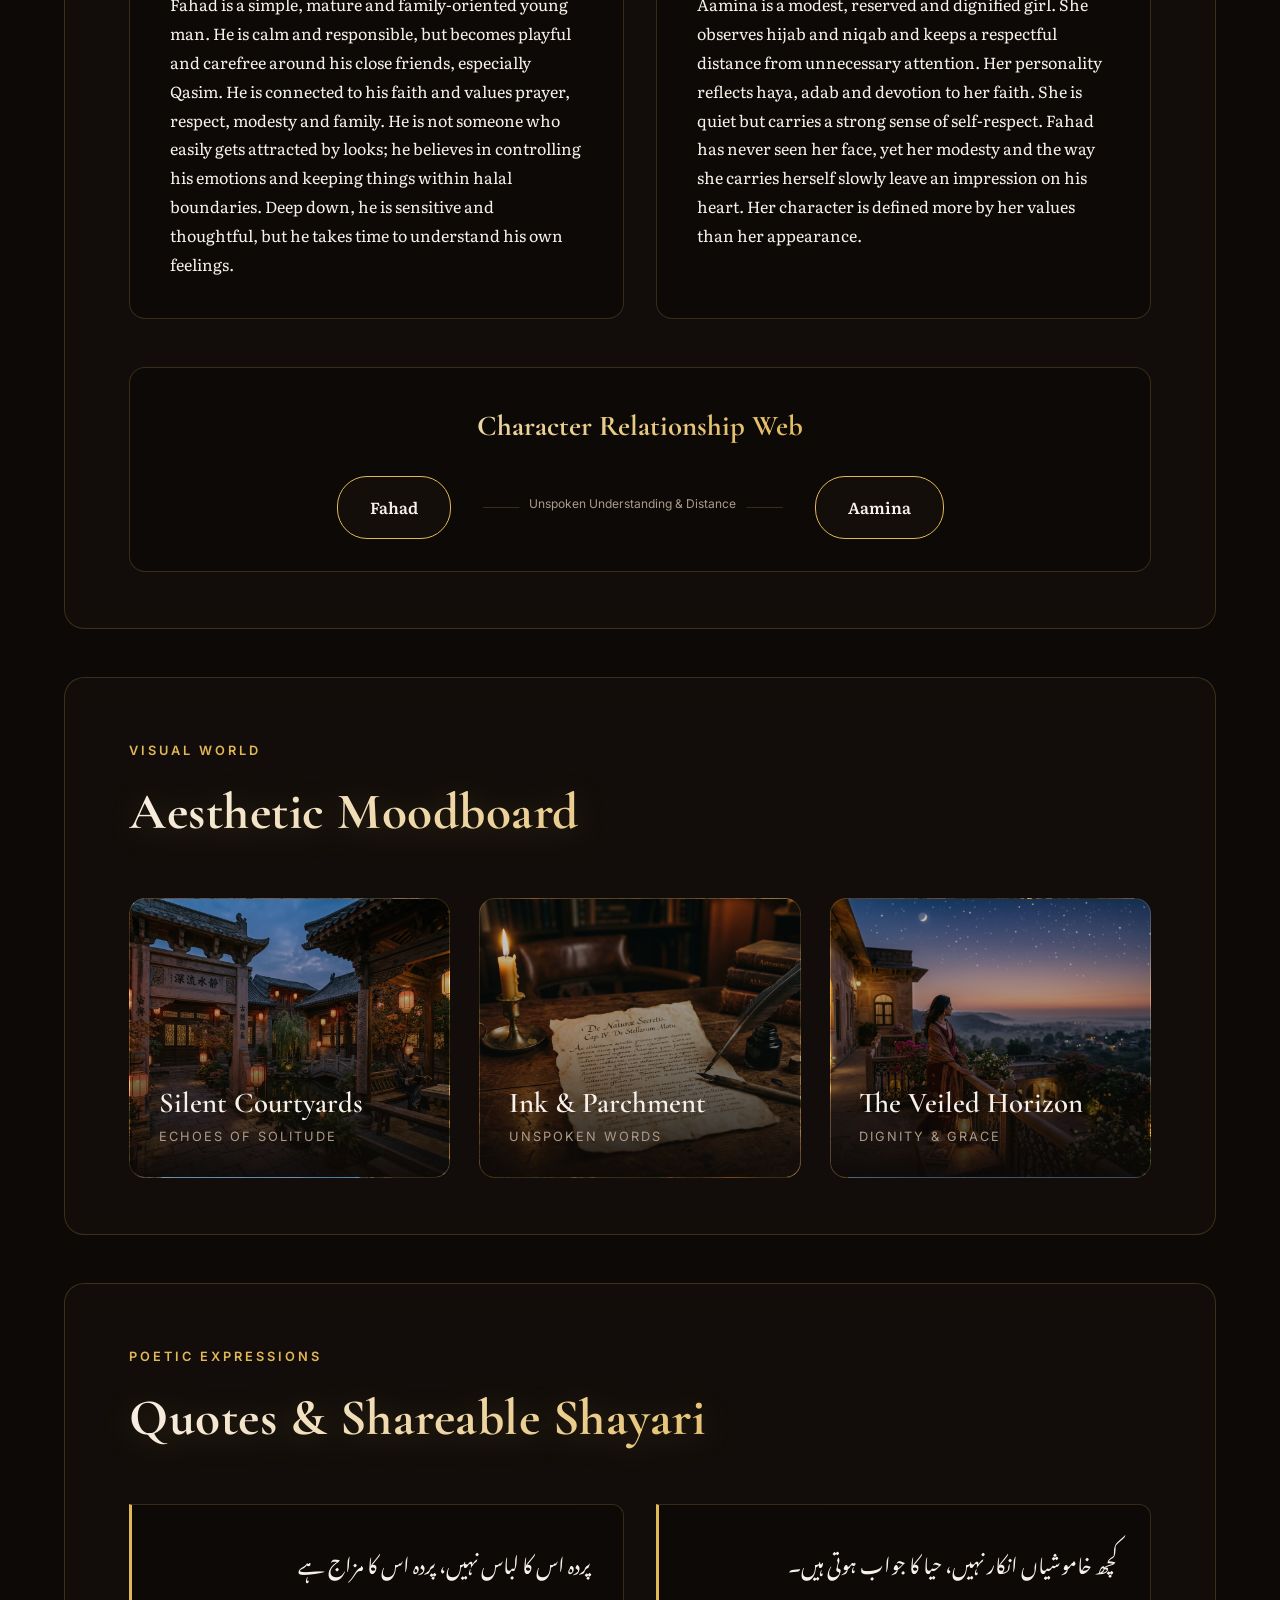
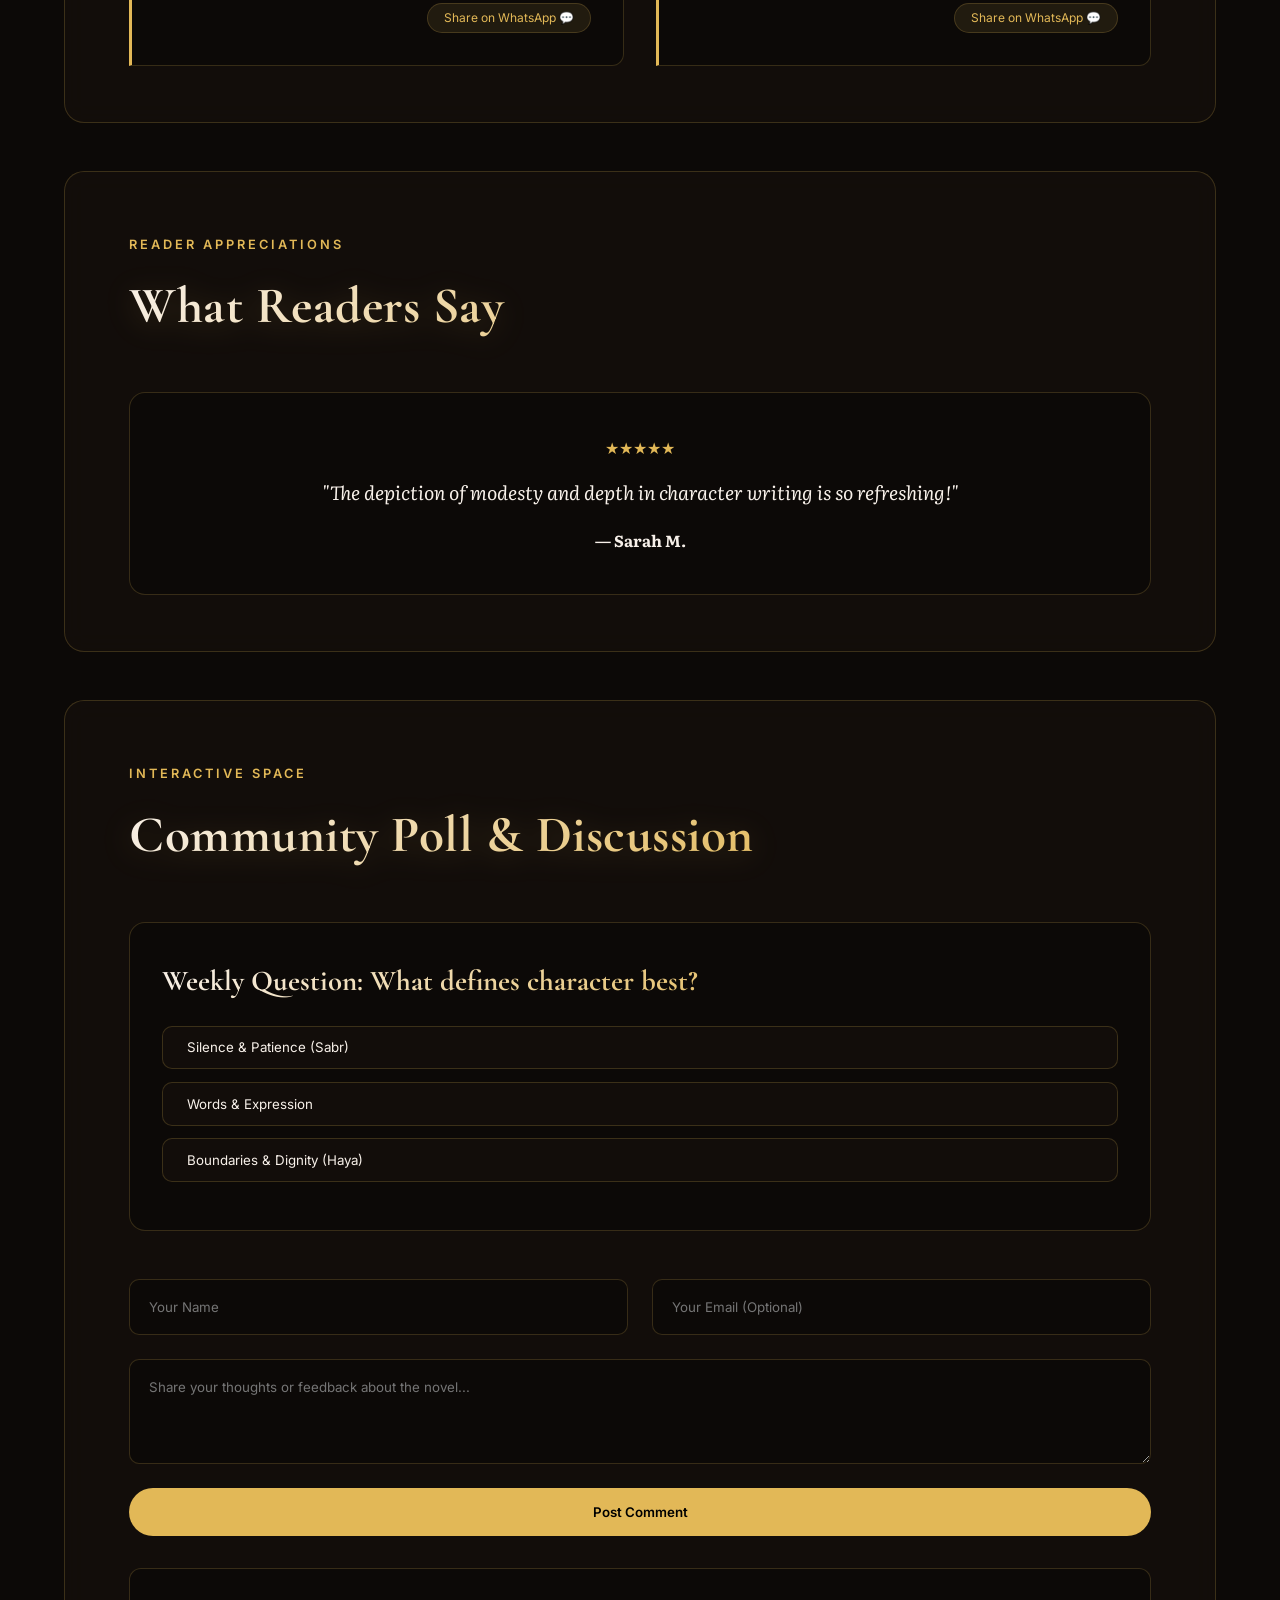
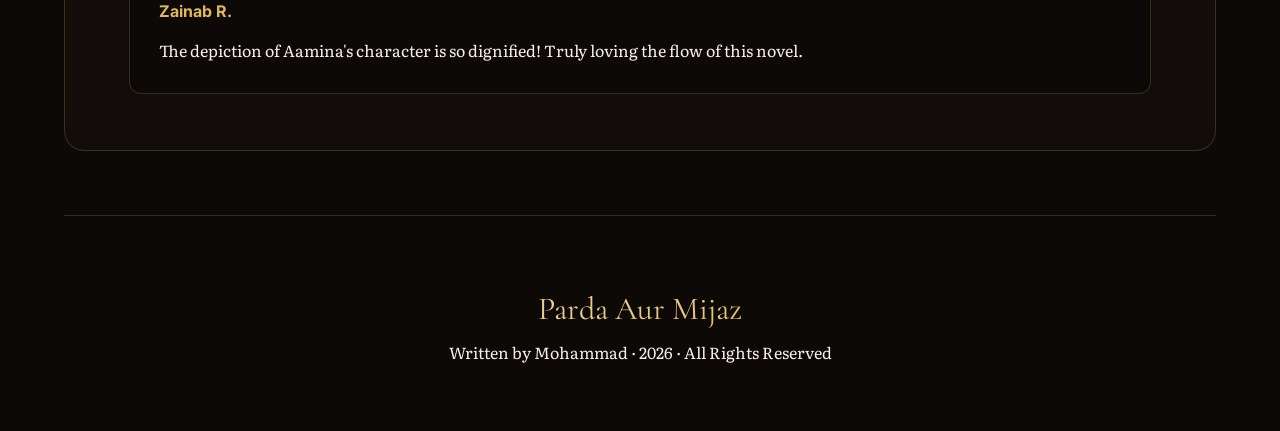
==== commit 3095f40c: "Update home.html" ====
--- a/home.html
+++ b/home.html
@@ -49,9 +49,9 @@
 
     <div class="header-actions">
         <button class="header-button audio-toggle-btn" onclick="toggleAmbient('calm', this)" title="Soft Calming Music">Sound</button>
-        <button class="header-button" id="contactButton" onclick="if(typeof openContact==='function'){openContact(event);}else{document.getElementById('contactModal').classList.add('active');document.getElementById('contactModal').style.cssText='position:fixed;inset:0;background:rgba(0,0,0,0.85);z-index:100000;opacity:1!important;pointer-events:all!important;display:flex!important;align-items:center;justify-content:center;';document.getElementById('settingsOverlay').classList.add('active');document.getElementById('settingsOverlay').style.cssText='position:fixed;inset:0;background:rgba(0,0,0,0.75);z-index:999998!important;opacity:1!important;pointer-events:all!important;';}">Contact Us</button>
-        <button class="header-button" id="chaptersButton" onclick="if(typeof openChapters==='function'){openChapters(event);}else{document.getElementById('chapterDrawer').classList.add('active');document.getElementById('chapterDrawer').style.cssText='position:fixed;top:0;left:0px!important;width:380px;max-width:100vw;height:100vh;background:var(--bg-drawer);z-index:999999!important;padding:3rem 2rem;display:block!important;';document.getElementById('settingsOverlay').classList.add('active');document.getElementById('settingsOverlay').style.cssText='position:fixed;inset:0;background:rgba(0,0,0,0.75);z-index:999998!important;opacity:1!important;pointer-events:all!important;';}">Chapters</button>
-        <button class="header-button settings-trigger" id="settingsButton" onclick="if(typeof openSettings==='function'){openSettings(event);}else{document.getElementById('settingsPanel').classList.add('active');document.getElementById('settingsPanel').style.cssText='position:fixed;top:0;right:0px!important;width:380px;max-width:100vw;height:100vh;background:var(--bg-drawer);z-index:999999!important;padding:3rem 2rem;display:block!important;';document.getElementById('settingsOverlay').classList.add('active');document.getElementById('settingsOverlay').style.cssText='position:fixed;inset:0;background:rgba(0,0,0,0.75);z-index:999998!important;opacity:1!important;pointer-events:all!important;';}">Settings</button>
+        <button class="header-button" id="contactButton" onclick="openContact(event)">Contact Us</button>
+        <button class="header-button" id="chaptersButton" onclick="openChapters(event)">Chapters</button>
+        <button class="header-button settings-trigger" id="settingsButton" onclick="openSettings(event)">Settings</button>
     </div>
 </header>
 
@@ -329,7 +329,7 @@
 
         <!-- Comment Box -->
         <div class="comment-box-wrapper" style="margin-top: 3rem;">
-            <form id="commentForm" class="comment-form">
+            <form id="commentForm" class="comment-form" onsubmit="return handleCommentSubmit(event)">
                 <div class="form-row">
                     <input type="text" id="reviewerName" name="name" placeholder="Your Name" required>
                     <input type="email" id="reviewerEmail" name="email" placeholder="Your Email (Optional)">
@@ -455,7 +455,7 @@
             <h3>Get In Touch</h3>
             <button id="closeContact" onclick="closeAllDrawers()">×</button>
         </div>
-        <form id="contactForm">
+        <form id="contactForm" onsubmit="return handleContactSubmit(event)">
             <input type="hidden" name="access_key" value="78b08615-65ca-4c89-a320-b21b236bba26">
             <input type="text" id="contactName" name="name" placeholder="Your Name" required>
             <input type="email" id="contactEmail" name="email" placeholder="Your Email" required>
@@ -467,6 +467,161 @@
 
 <div class="settings-overlay" id="settingsOverlay" onclick="closeAllDrawers()"></div>
 
-<script src="home.js?v=8.0"></script>
+<!-- JAVASCRIPT LOGIC (FIXED & 100% OPERATIONAL) -->
+<script>
+    document.addEventListener("DOMContentLoaded", function() {
+        // 1. Last Read Handler
+        var lastChapter = localStorage.getItem("last_read_chapter");
+        var lastTitle = localStorage.getItem("last_read_title");
+        var resumeBar = document.getElementById("resumeBar");
+        var resumeLink = document.getElementById("resumeLink");
+        if (lastChapter && lastTitle && resumeBar && resumeLink) {
+            resumeBar.style.display = "flex";
+            resumeLink.setAttribute("href", lastChapter);
+            resumeLink.innerText = lastTitle;
+        }
+
+        // 2. Theme & Customization Listeners
+        document.querySelectorAll("[data-theme]").forEach(function(btn) {
+            btn.addEventListener("click", function(e) {
+                e.preventDefault();
+                var theme = btn.getAttribute("data-theme");
+                document.documentElement.setAttribute("data-theme", theme);
+                localStorage.setItem("selectedTheme", theme);
+            });
+        });
+
+        document.querySelectorAll("[data-font]").forEach(function(btn) {
+            btn.addEventListener("click", function(e) {
+                e.preventDefault();
+                var font = btn.getAttribute("data-font");
+                document.documentElement.setAttribute("data-font", font);
+                localStorage.setItem("selectedFont", font);
+            });
+        });
+
+        document.querySelectorAll("[data-size]").forEach(function(btn) {
+            btn.addEventListener("click", function(e) {
+                e.preventDefault();
+                var size = btn.getAttribute("data-size");
+                document.documentElement.setAttribute("data-size", size);
+                localStorage.setItem("selectedSize", size);
+            });
+        });
+    });
+
+    // 3. Global Drawer & Modal Functions
+    window.openChapters = function(e) {
+        if (e) e.preventDefault();
+        closeAllDrawers();
+        var drawer = document.getElementById("chapterDrawer");
+        var overlay = document.getElementById("settingsOverlay");
+        if (drawer) drawer.classList.add("active");
+        if (overlay) overlay.classList.add("active");
+    };
+
+    window.openSettings = function(e) {
+        if (e) e.preventDefault();
+        closeAllDrawers();
+        var panel = document.getElementById("settingsPanel");
+        var overlay = document.getElementById("settingsOverlay");
+        if (panel) panel.classList.add("active");
+        if (overlay) overlay.classList.add("active");
+    };
+
+    window.openContact = function(e) {
+        if (e) e.preventDefault();
+        closeAllDrawers();
+        var modal = document.getElementById("contactModal");
+        var overlay = document.getElementById("settingsOverlay");
+        if (modal) modal.classList.add("active");
+        if (overlay) overlay.classList.add("active");
+    };
+
+    window.closeAllDrawers = function(e) {
+        if (e) e.preventDefault();
+        document.querySelectorAll(".chapter-drawer, .settings-panel, .contact-modal, .settings-overlay").forEach(function(el) {
+            el.classList.remove("active");
+        });
+    };
+
+    // 4. Sound Toggle Function
+    var ambientAudio = null;
+    window.toggleAmbient = function(type, btn) {
+        if (!ambientAudio) {
+            ambientAudio = new Audio("https://cdn.pixabay.com/download/audio/2022/05/16/audio_c8b273b42b.mp3?filename=soft-rain-ambient-111154.mp3");
+            ambientAudio.loop = true;
+        }
+        if (ambientAudio.paused) {
+            ambientAudio.play().then(function() {
+                if (btn) btn.innerText = "Sound: On 🔊";
+            }).catch(function() {});
+        } else {
+            ambientAudio.pause();
+            if (btn) btn.innerText = "Sound 🔇";
+        }
+    };
+
+    // 5. Quote Share
+    window.shareQuote = function(text) {
+        window.open("https://api.whatsapp.com/send?text=" + encodeURIComponent('"' + text + '" — Parda Aur Mijaz'), "_blank");
+    };
+
+    // 6. Community Poll Vote
+    window.vote = function(btn, option) {
+        var res = document.getElementById("pollResult");
+        if (res) {
+            res.innerText = "✓ Shukriya! Aapka vote '" + option + "' ke liye darj ho gaya hai.";
+            res.style.color = "var(--accent-gold, #c5a059)";
+        }
+        document.querySelectorAll(".poll-btn").forEach(function(b) {
+            b.disabled = true;
+            b.style.opacity = "0.7";
+        });
+    };
+
+    // 7. Contact Form Handler
+    window.handleContactSubmit = function(e) {
+        if (e) e.preventDefault();
+        var form = document.getElementById("contactForm");
+        var formData = new FormData(form);
+        fetch("https://api.web3forms.com/submit", {
+            method: "POST",
+            body: formData
+        }).then(function() {
+            alert("✓ Message successfully bheja gaya!");
+            closeAllDrawers();
+            form.reset();
+        }).catch(function() {
+            alert("Message bhejne me error aaya, kripya dobara try karein.");
+        });
+        return false;
+    };
+
+    // 8. Comment Box Handler
+    window.handleCommentSubmit = function(e) {
+        if (e) e.preventDefault();
+        var name = document.getElementById("reviewerName").value.trim();
+        var message = document.getElementById("reviewerMessage").value.trim();
+        if (!name || !message) return false;
+
+        var list = document.getElementById("commentsList");
+        if (list) {
+            var item = document.createElement("div");
+            item.className = "comment-item";
+            item.innerHTML = '<div class="comment-header"><strong>' + escapeHTML(name) + '</strong></div><p>' + escapeHTML(message) + '</p>';
+            list.prepend(item);
+        }
+        document.getElementById("commentForm").reset();
+        alert("✓ Aapka comment post ho gaya hai!");
+        return false;
+    };
+
+    function escapeHTML(str) {
+        return str.replace(/[&<>'"]/g, function(tag) {
+            return { '&': '&amp;', '<': '&lt;', '>': '&gt;', "'": '&#39;', '"': '&quot;' }[tag] || tag;
+        });
+    }
+</script>
 </body>
-</html>+</html>
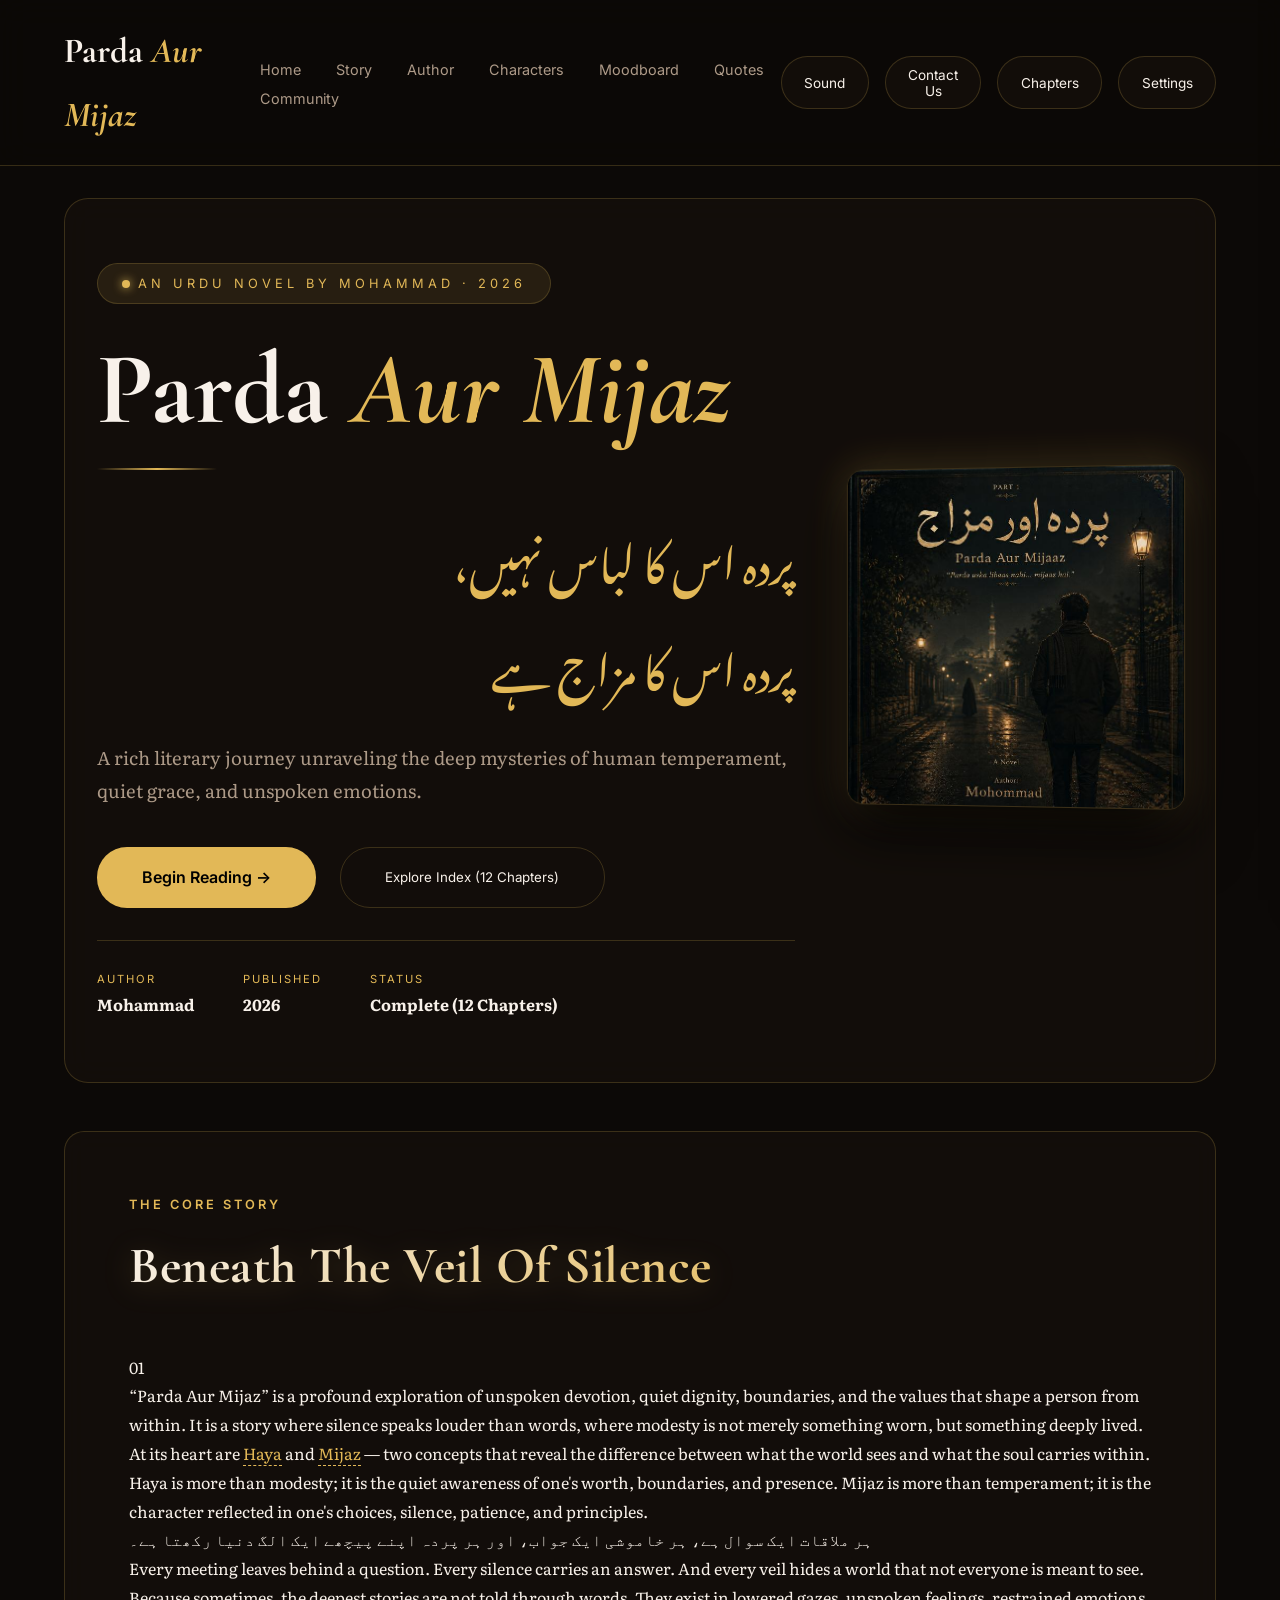
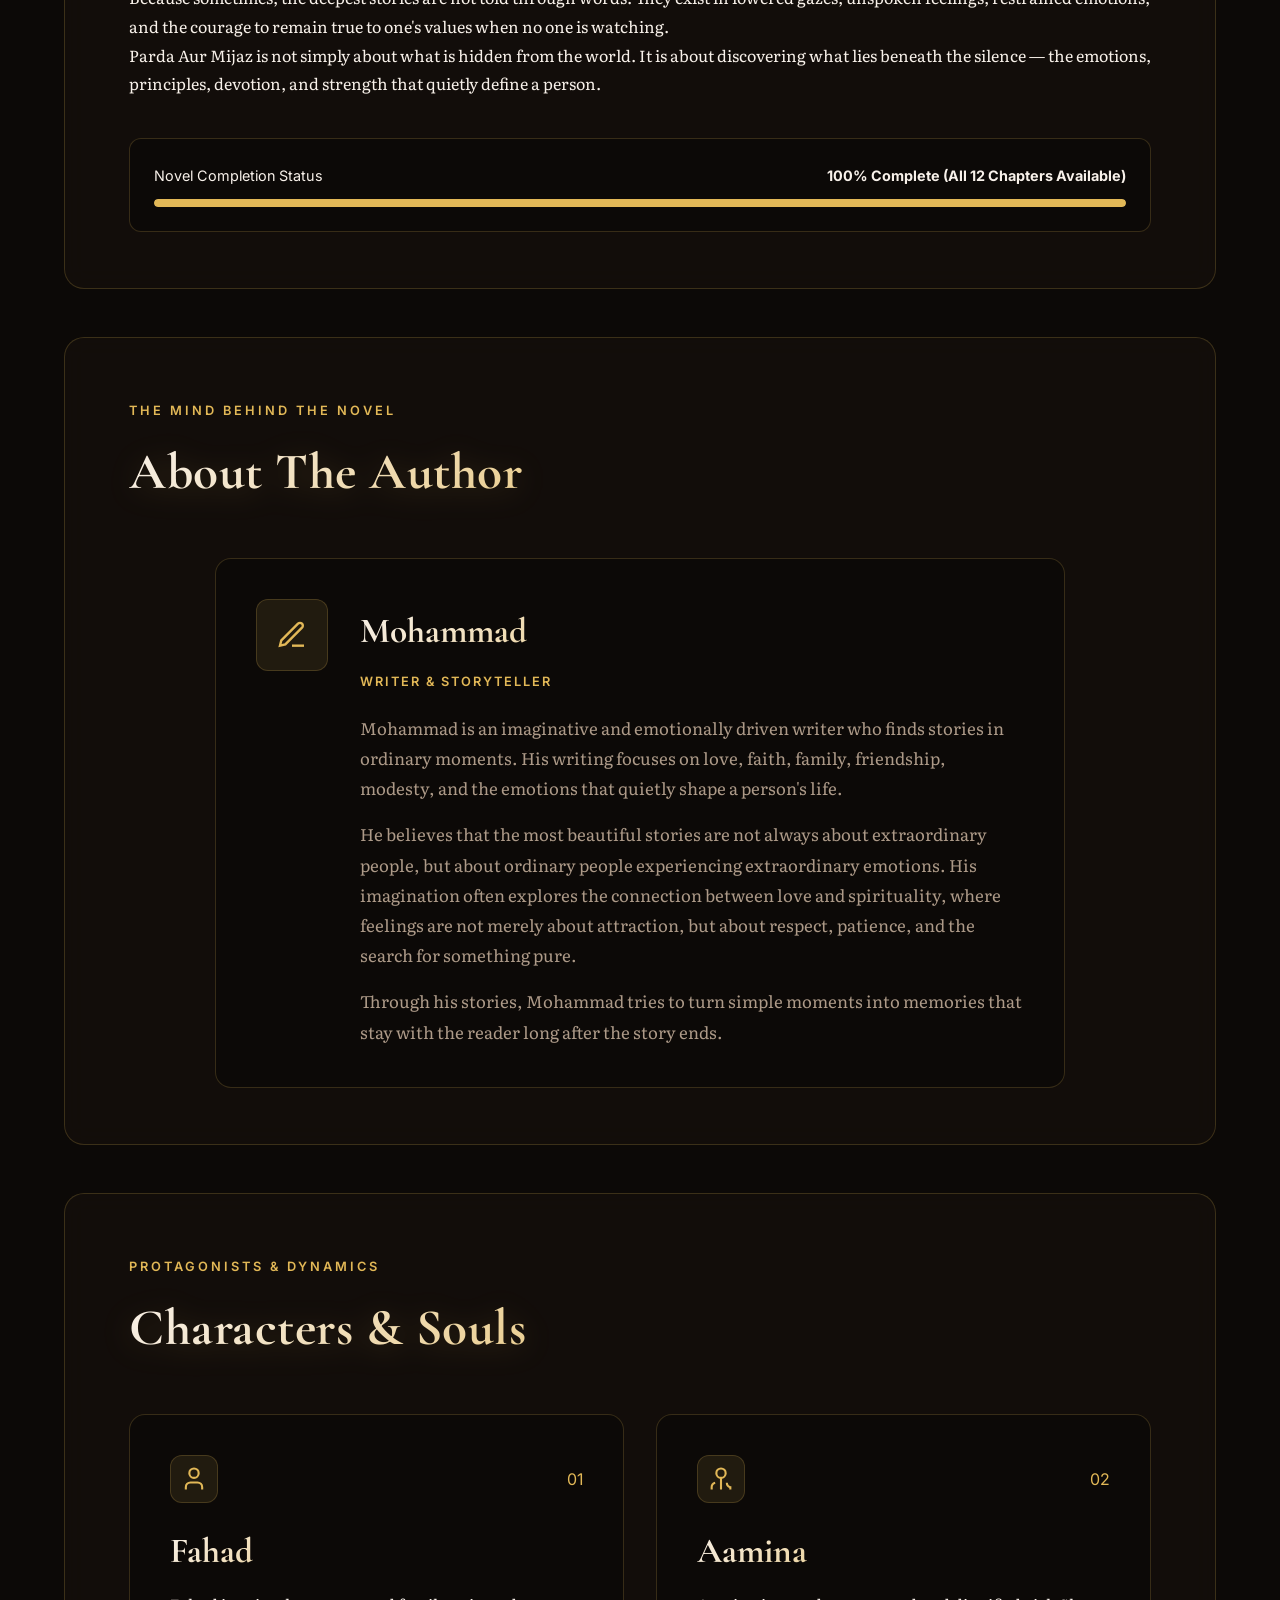
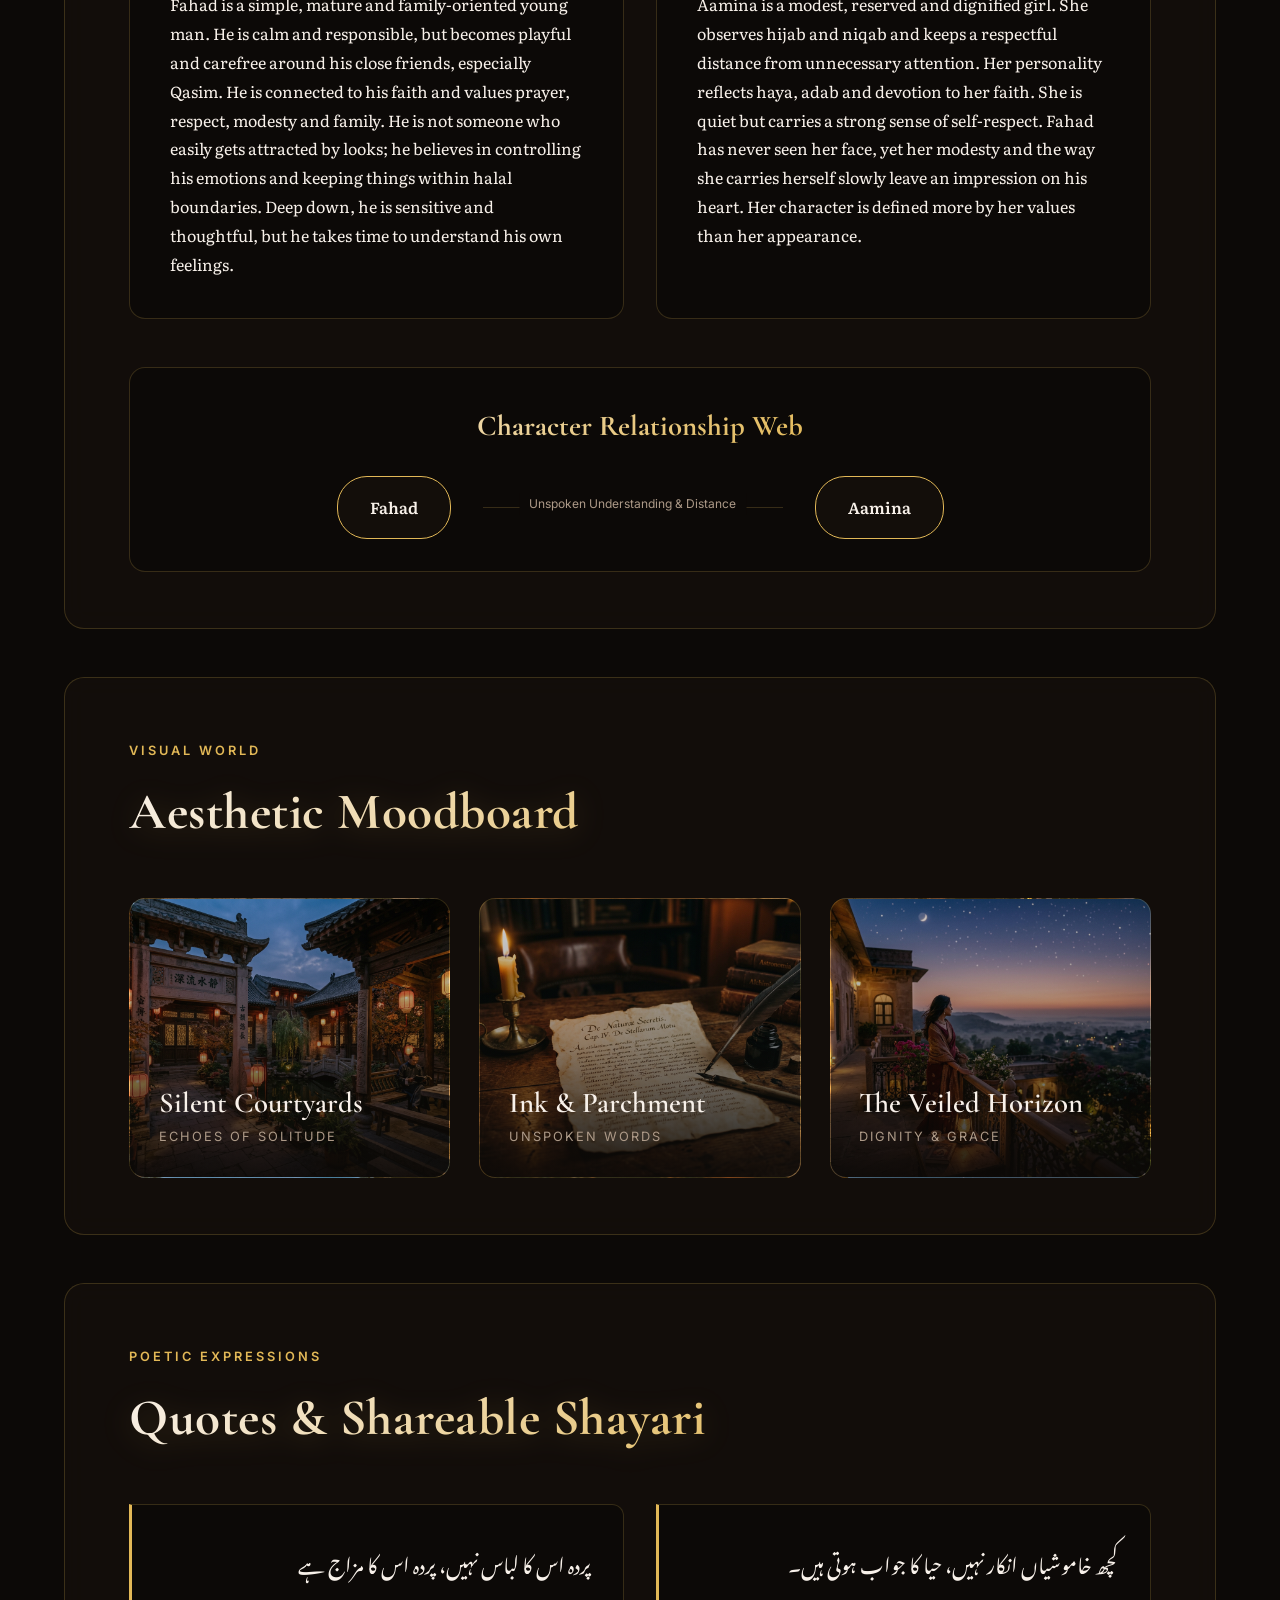
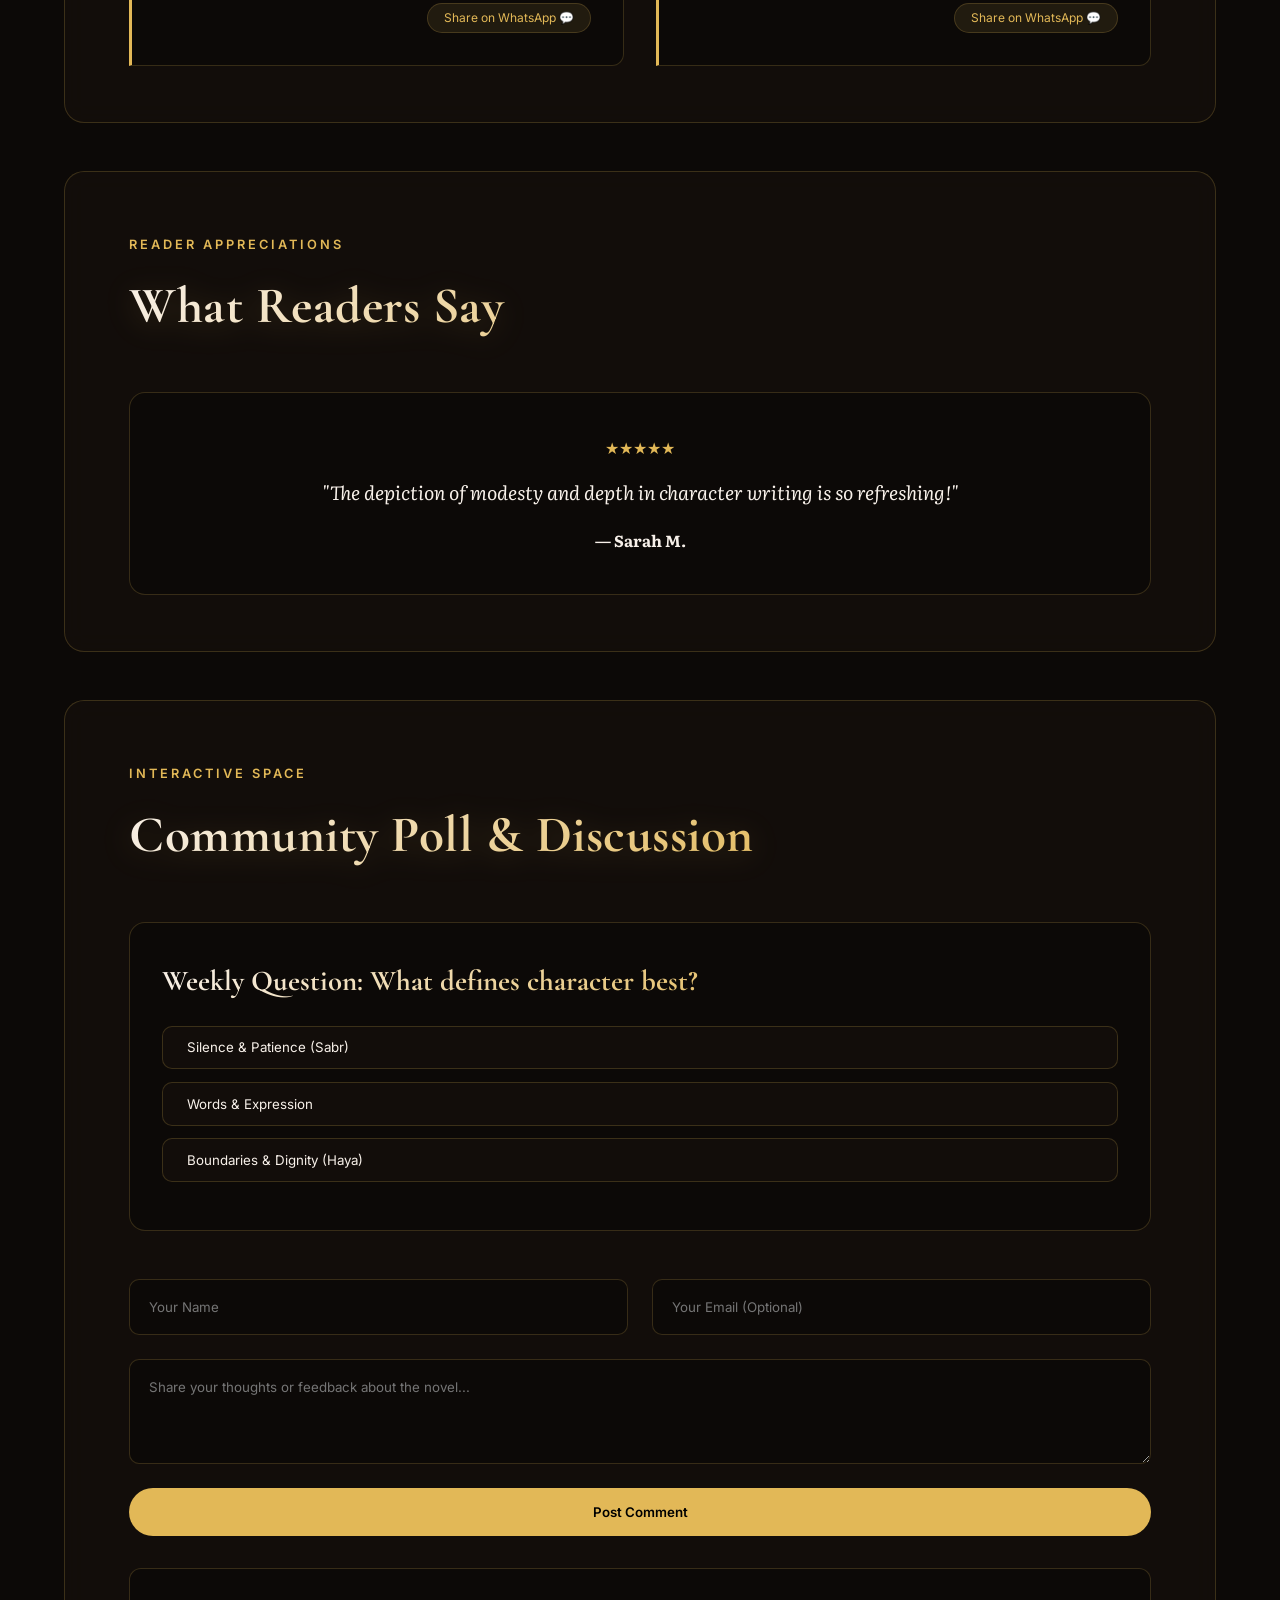
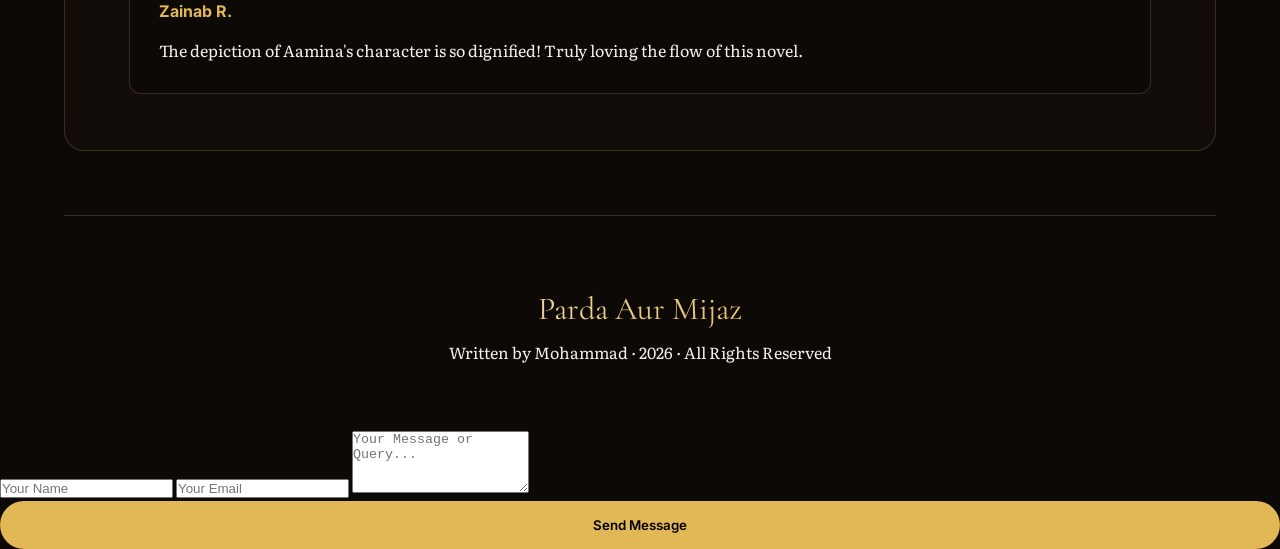
==== commit 6df96aa3: "Update home.html" ====
--- a/home.html
+++ b/home.html
@@ -49,9 +49,9 @@
 
     <div class="header-actions">
         <button class="header-button audio-toggle-btn" onclick="toggleAmbient('calm', this)" title="Soft Calming Music">Sound</button>
-        <button class="header-button" id="contactButton" onclick="openContact(event)">Contact Us</button>
-        <button class="header-button" id="chaptersButton" onclick="openChapters(event)">Chapters</button>
-        <button class="header-button settings-trigger" id="settingsButton" onclick="openSettings(event)">Settings</button>
+        <button class="header-button" id="contactButton" onclick="if(typeof openContact==='function'){openContact(event);}else{document.getElementById('contactModal').classList.add('active');document.getElementById('contactModal').style.cssText='position:fixed;inset:0;background:rgba(0,0,0,0.85);z-index:100000;opacity:1!important;pointer-events:all!important;display:flex!important;align-items:center;justify-content:center;';document.getElementById('settingsOverlay').classList.add('active');document.getElementById('settingsOverlay').style.cssText='position:fixed;inset:0;background:rgba(0,0,0,0.75);z-index:999998!important;opacity:1!important;pointer-events:all!important;';}">Contact Us</button>
+        <button class="header-button" id="chaptersButton" onclick="if(typeof openChapters==='function'){openChapters(event);}else{document.getElementById('chapterDrawer').classList.add('active');document.getElementById('chapterDrawer').style.cssText='position:fixed;top:0;left:0px!important;width:380px;max-width:100vw;height:100vh;background:var(--bg-drawer);z-index:999999!important;padding:3rem 2rem;display:block!important;';document.getElementById('settingsOverlay').classList.add('active');document.getElementById('settingsOverlay').style.cssText='position:fixed;inset:0;background:rgba(0,0,0,0.75);z-index:999998!important;opacity:1!important;pointer-events:all!important;';}">Chapters</button>
+        <button class="header-button settings-trigger" id="settingsButton" onclick="if(typeof openSettings==='function'){openSettings(event);}else{document.getElementById('settingsPanel').classList.add('active');document.getElementById('settingsPanel').style.cssText='position:fixed;top:0;right:0px!important;width:380px;max-width:100vw;height:100vh;background:var(--bg-drawer);z-index:999999!important;padding:3rem 2rem;display:block!important;';document.getElementById('settingsOverlay').classList.add('active');document.getElementById('settingsOverlay').style.cssText='position:fixed;inset:0;background:rgba(0,0,0,0.75);z-index:999998!important;opacity:1!important;pointer-events:all!important;';}">Settings</button>
     </div>
 </header>
 
@@ -329,7 +329,7 @@
 
         <!-- Comment Box -->
         <div class="comment-box-wrapper" style="margin-top: 3rem;">
-            <form id="commentForm" class="comment-form" onsubmit="return handleCommentSubmit(event)">
+            <form id="commentForm" class="comment-form">
                 <div class="form-row">
                     <input type="text" id="reviewerName" name="name" placeholder="Your Name" required>
                     <input type="email" id="reviewerEmail" name="email" placeholder="Your Email (Optional)">
@@ -455,7 +455,7 @@
             <h3>Get In Touch</h3>
             <button id="closeContact" onclick="closeAllDrawers()">×</button>
         </div>
-        <form id="contactForm" onsubmit="return handleContactSubmit(event)">
+        <form id="contactForm">
             <input type="hidden" name="access_key" value="78b08615-65ca-4c89-a320-b21b236bba26">
             <input type="text" id="contactName" name="name" placeholder="Your Name" required>
             <input type="email" id="contactEmail" name="email" placeholder="Your Email" required>
@@ -467,161 +467,38 @@
 
 <div class="settings-overlay" id="settingsOverlay" onclick="closeAllDrawers()"></div>
 
-<!-- JAVASCRIPT LOGIC (FIXED & 100% OPERATIONAL) -->
+<script src="home.js?v=9.0"></script>
+            <form id="contactForm">
+            <input type="hidden" name="access_key" value="78b08615-65ca-4c89-a320-b21b236bba26">
+            <input type="text" id="contactName" name="name" placeholder="Your Name" required>
+            <input type="email" id="contactEmail" name="email" placeholder="Your Email" required>
+            <textarea id="contactMessage" name="message" rows="4" placeholder="Your Message or Query..." required></textarea>
+            <button type="submit" class="primary-button" style="width: 100%;">Send Message</button>
+        </form>
+    </div>
+</div>
+
+<div class="settings-overlay" id="settingsOverlay" onclick="closeAllDrawers()"></div>
+
+<script src="home.js?v=9.0"></script>
+
+<!-- YEH SCRIPT ADD KAREIN NAV BUTTONS KE LIYE -->
 <script>
-    document.addEventListener("DOMContentLoaded", function() {
-        // 1. Last Read Handler
-        var lastChapter = localStorage.getItem("last_read_chapter");
-        var lastTitle = localStorage.getItem("last_read_title");
-        var resumeBar = document.getElementById("resumeBar");
-        var resumeLink = document.getElementById("resumeLink");
-        if (lastChapter && lastTitle && resumeBar && resumeLink) {
-            resumeBar.style.display = "flex";
-            resumeLink.setAttribute("href", lastChapter);
-            resumeLink.innerText = lastTitle;
-        }
-
-        // 2. Theme & Customization Listeners
-        document.querySelectorAll("[data-theme]").forEach(function(btn) {
-            btn.addEventListener("click", function(e) {
+    document.querySelectorAll('.nav-links a').forEach(function(link) {
+        link.addEventListener('click', function(e) {
+            var targetId = this.getAttribute('href');
+            if (targetId && targetId.startsWith('#')) {
                 e.preventDefault();
-                var theme = btn.getAttribute("data-theme");
-                document.documentElement.setAttribute("data-theme", theme);
-                localStorage.setItem("selectedTheme", theme);
-            });
-        });
-
-        document.querySelectorAll("[data-font]").forEach(function(btn) {
-            btn.addEventListener("click", function(e) {
-                e.preventDefault();
-                var font = btn.getAttribute("data-font");
-                document.documentElement.setAttribute("data-font", font);
-                localStorage.setItem("selectedFont", font);
-            });
-        });
-
-        document.querySelectorAll("[data-size]").forEach(function(btn) {
-            btn.addEventListener("click", function(e) {
-                e.preventDefault();
-                var size = btn.getAttribute("data-size");
-                document.documentElement.setAttribute("data-size", size);
-                localStorage.setItem("selectedSize", size);
-            });
+                var targetElement = document.querySelector(targetId);
+                if (targetElement) {
+                    targetElement.scrollIntoView({ behavior: 'smooth' });
+                }
+            }
         });
     });
-
-    // 3. Global Drawer & Modal Functions
-    window.openChapters = function(e) {
-        if (e) e.preventDefault();
-        closeAllDrawers();
-        var drawer = document.getElementById("chapterDrawer");
-        var overlay = document.getElementById("settingsOverlay");
-        if (drawer) drawer.classList.add("active");
-        if (overlay) overlay.classList.add("active");
-    };
-
-    window.openSettings = function(e) {
-        if (e) e.preventDefault();
-        closeAllDrawers();
-        var panel = document.getElementById("settingsPanel");
-        var overlay = document.getElementById("settingsOverlay");
-        if (panel) panel.classList.add("active");
-        if (overlay) overlay.classList.add("active");
-    };
-
-    window.openContact = function(e) {
-        if (e) e.preventDefault();
-        closeAllDrawers();
-        var modal = document.getElementById("contactModal");
-        var overlay = document.getElementById("settingsOverlay");
-        if (modal) modal.classList.add("active");
-        if (overlay) overlay.classList.add("active");
-    };
-
-    window.closeAllDrawers = function(e) {
-        if (e) e.preventDefault();
-        document.querySelectorAll(".chapter-drawer, .settings-panel, .contact-modal, .settings-overlay").forEach(function(el) {
-            el.classList.remove("active");
-        });
-    };
-
-    // 4. Sound Toggle Function
-    var ambientAudio = null;
-    window.toggleAmbient = function(type, btn) {
-        if (!ambientAudio) {
-            ambientAudio = new Audio("https://cdn.pixabay.com/download/audio/2022/05/16/audio_c8b273b42b.mp3?filename=soft-rain-ambient-111154.mp3");
-            ambientAudio.loop = true;
-        }
-        if (ambientAudio.paused) {
-            ambientAudio.play().then(function() {
-                if (btn) btn.innerText = "Sound: On 🔊";
-            }).catch(function() {});
-        } else {
-            ambientAudio.pause();
-            if (btn) btn.innerText = "Sound 🔇";
-        }
-    };
-
-    // 5. Quote Share
-    window.shareQuote = function(text) {
-        window.open("https://api.whatsapp.com/send?text=" + encodeURIComponent('"' + text + '" — Parda Aur Mijaz'), "_blank");
-    };
-
-    // 6. Community Poll Vote
-    window.vote = function(btn, option) {
-        var res = document.getElementById("pollResult");
-        if (res) {
-            res.innerText = "✓ Shukriya! Aapka vote '" + option + "' ke liye darj ho gaya hai.";
-            res.style.color = "var(--accent-gold, #c5a059)";
-        }
-        document.querySelectorAll(".poll-btn").forEach(function(b) {
-            b.disabled = true;
-            b.style.opacity = "0.7";
-        });
-    };
-
-    // 7. Contact Form Handler
-    window.handleContactSubmit = function(e) {
-        if (e) e.preventDefault();
-        var form = document.getElementById("contactForm");
-        var formData = new FormData(form);
-        fetch("https://api.web3forms.com/submit", {
-            method: "POST",
-            body: formData
-        }).then(function() {
-            alert("✓ Message successfully bheja gaya!");
-            closeAllDrawers();
-            form.reset();
-        }).catch(function() {
-            alert("Message bhejne me error aaya, kripya dobara try karein.");
-        });
-        return false;
-    };
-
-    // 8. Comment Box Handler
-    window.handleCommentSubmit = function(e) {
-        if (e) e.preventDefault();
-        var name = document.getElementById("reviewerName").value.trim();
-        var message = document.getElementById("reviewerMessage").value.trim();
-        if (!name || !message) return false;
-
-        var list = document.getElementById("commentsList");
-        if (list) {
-            var item = document.createElement("div");
-            item.className = "comment-item";
-            item.innerHTML = '<div class="comment-header"><strong>' + escapeHTML(name) + '</strong></div><p>' + escapeHTML(message) + '</p>';
-            list.prepend(item);
-        }
-        document.getElementById("commentForm").reset();
-        alert("✓ Aapka comment post ho gaya hai!");
-        return false;
-    };
-
-    function escapeHTML(str) {
-        return str.replace(/[&<>'"]/g, function(tag) {
-            return { '&': '&amp;', '<': '&lt;', '>': '&gt;', "'": '&#39;', '"': '&quot;' }[tag] || tag;
-        });
-    }
 </script>
+
 </body>
 </html>
+</body>
+</html>
